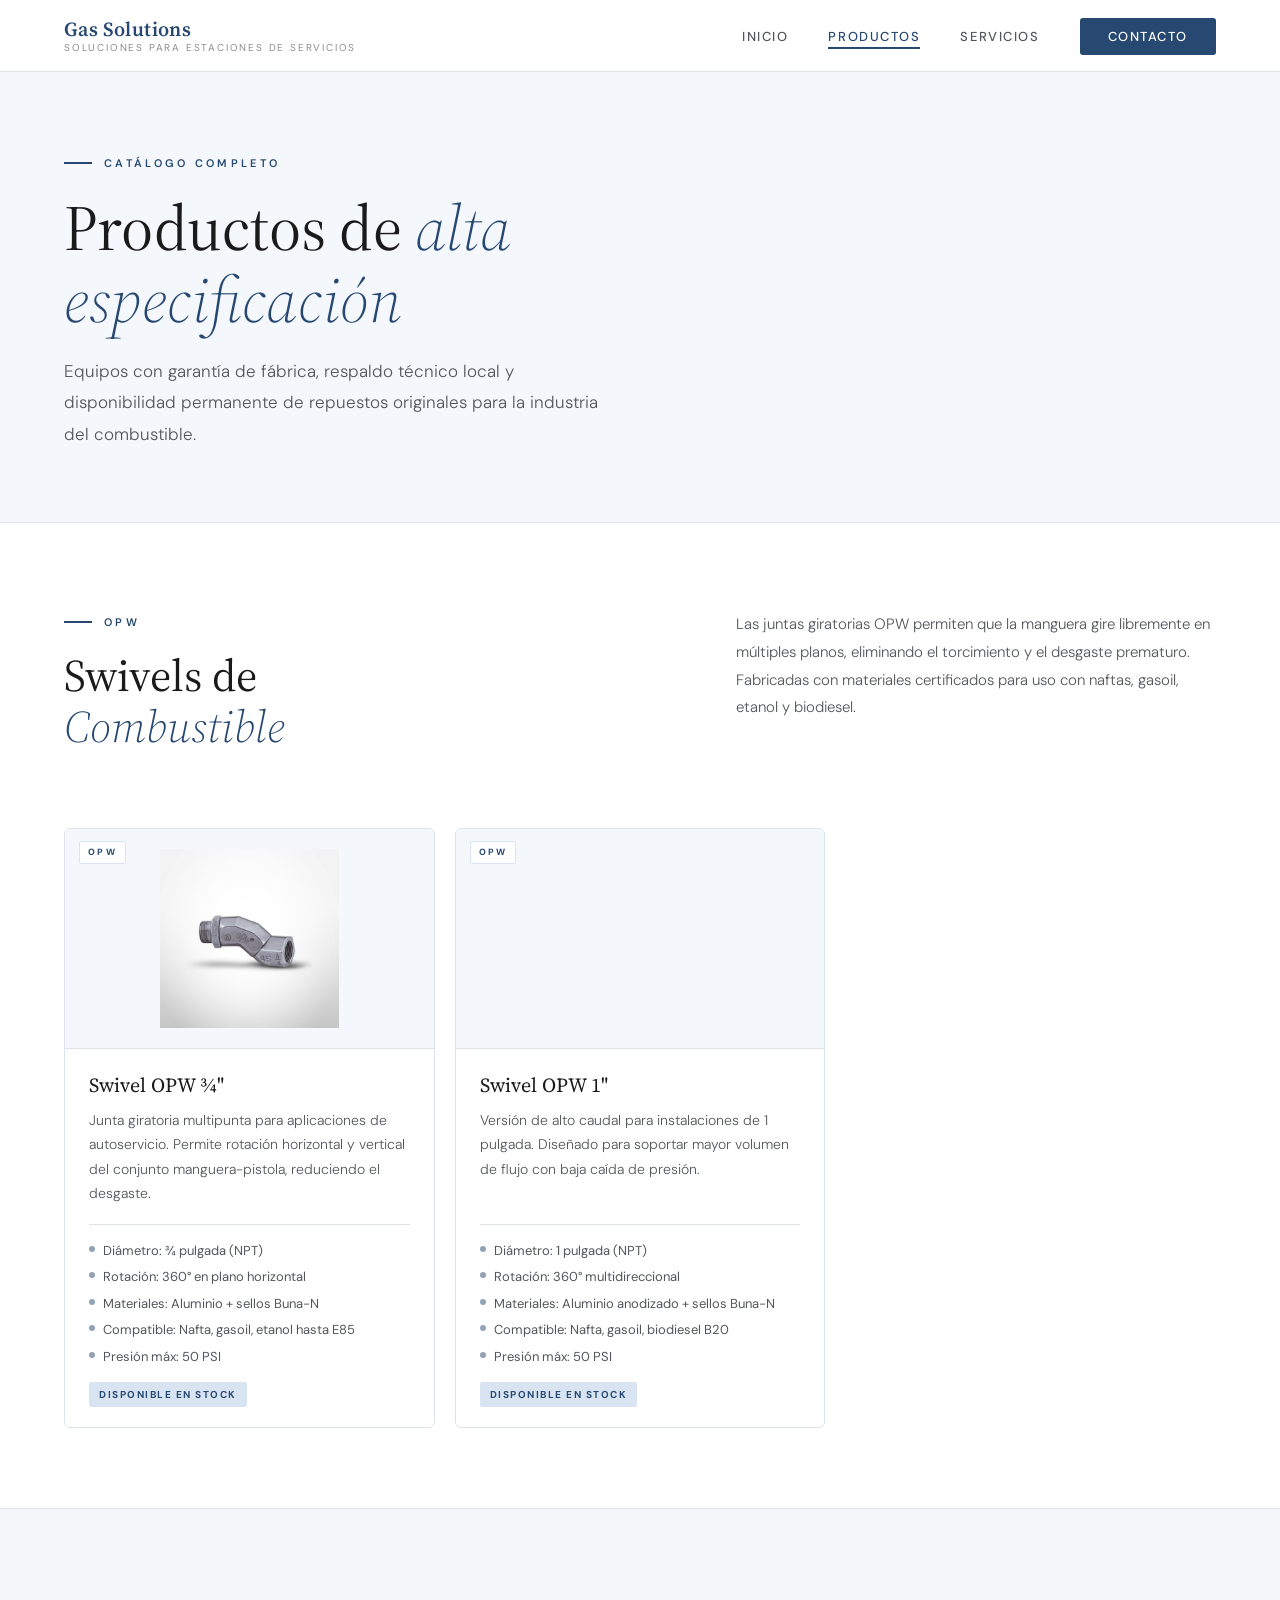
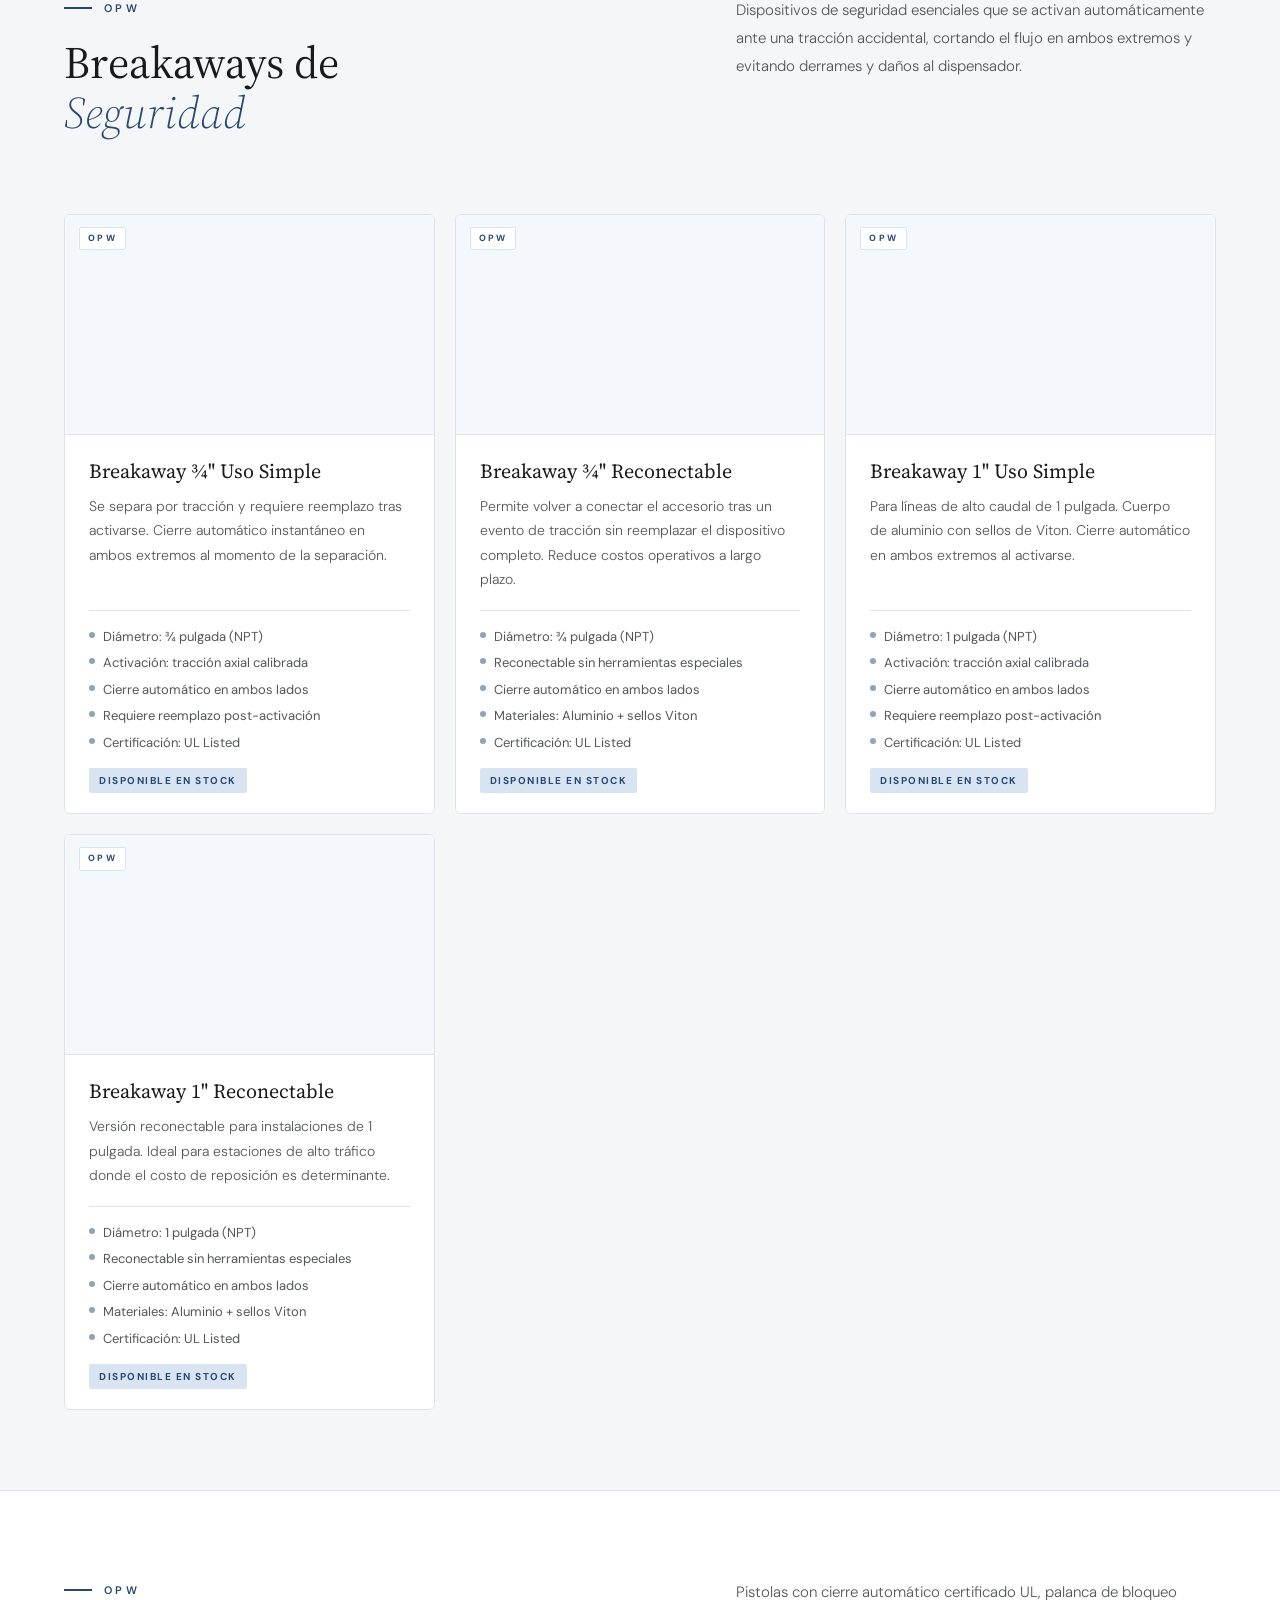
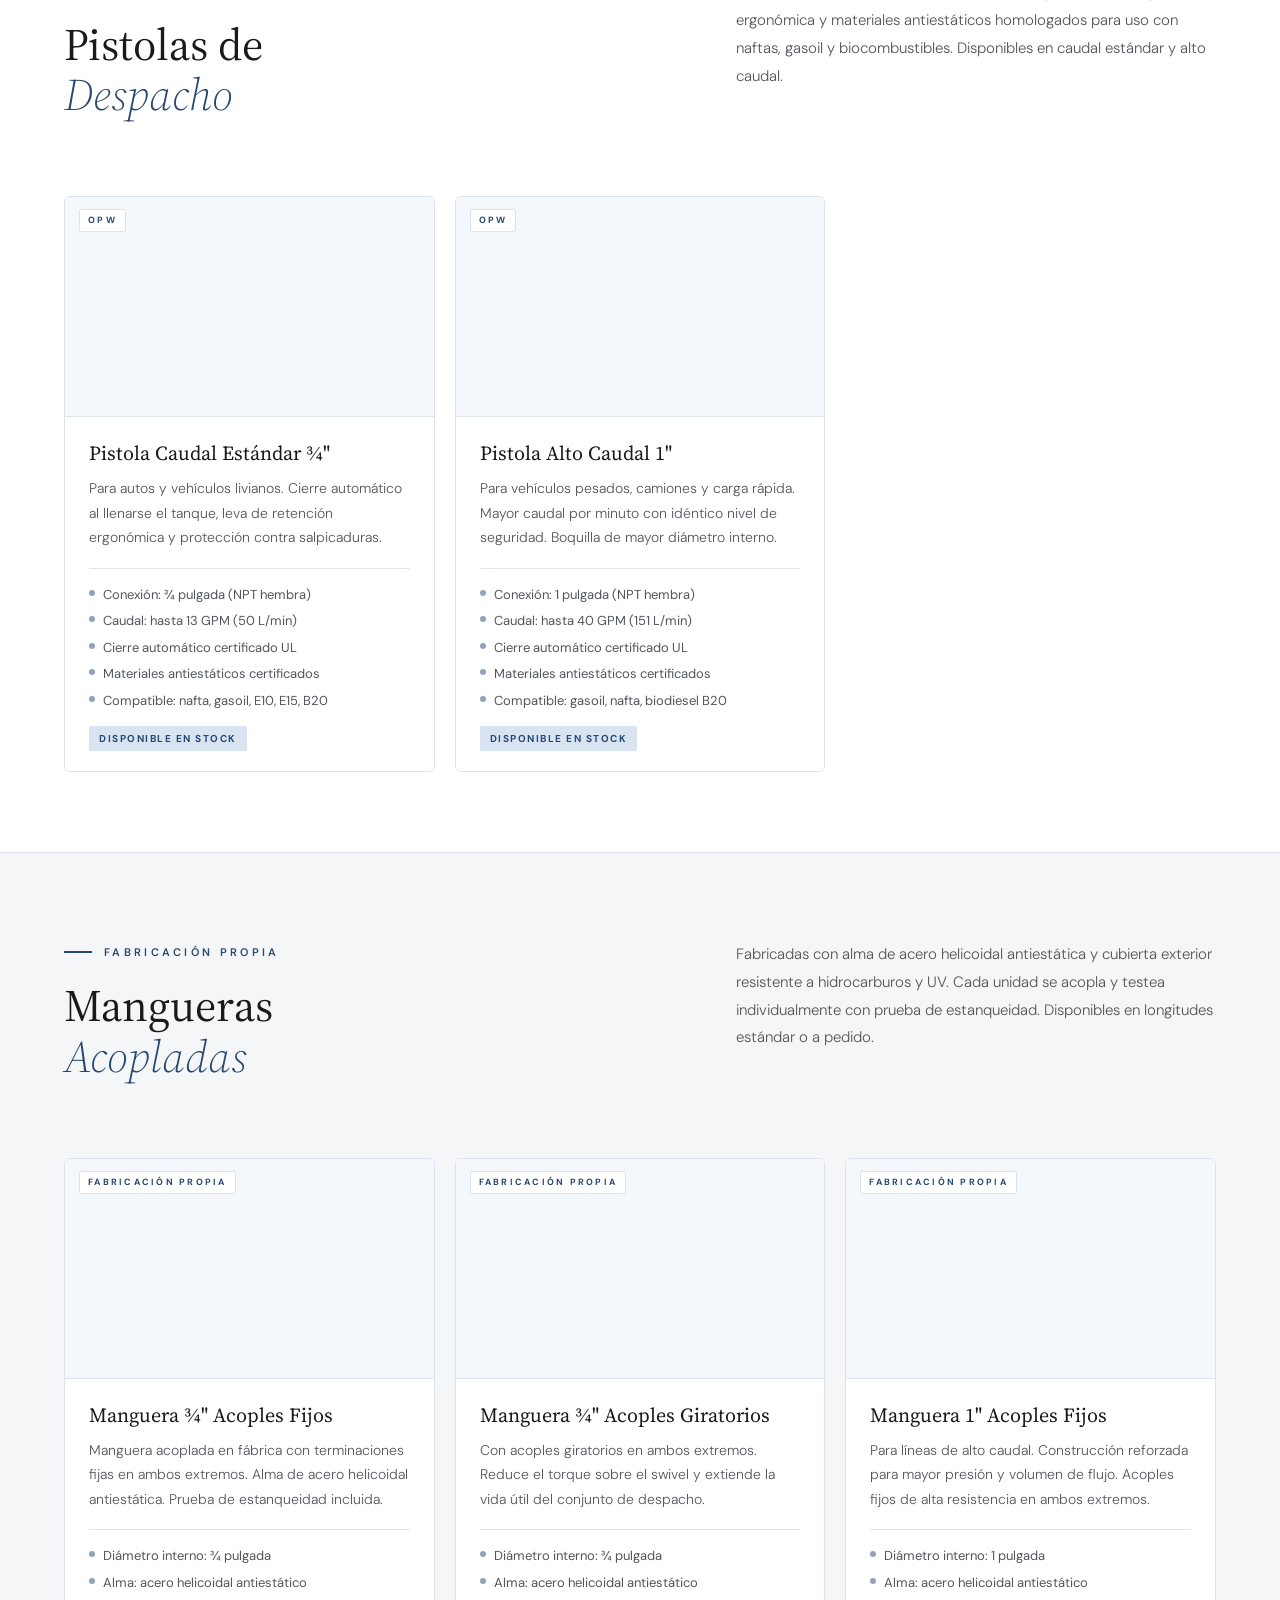
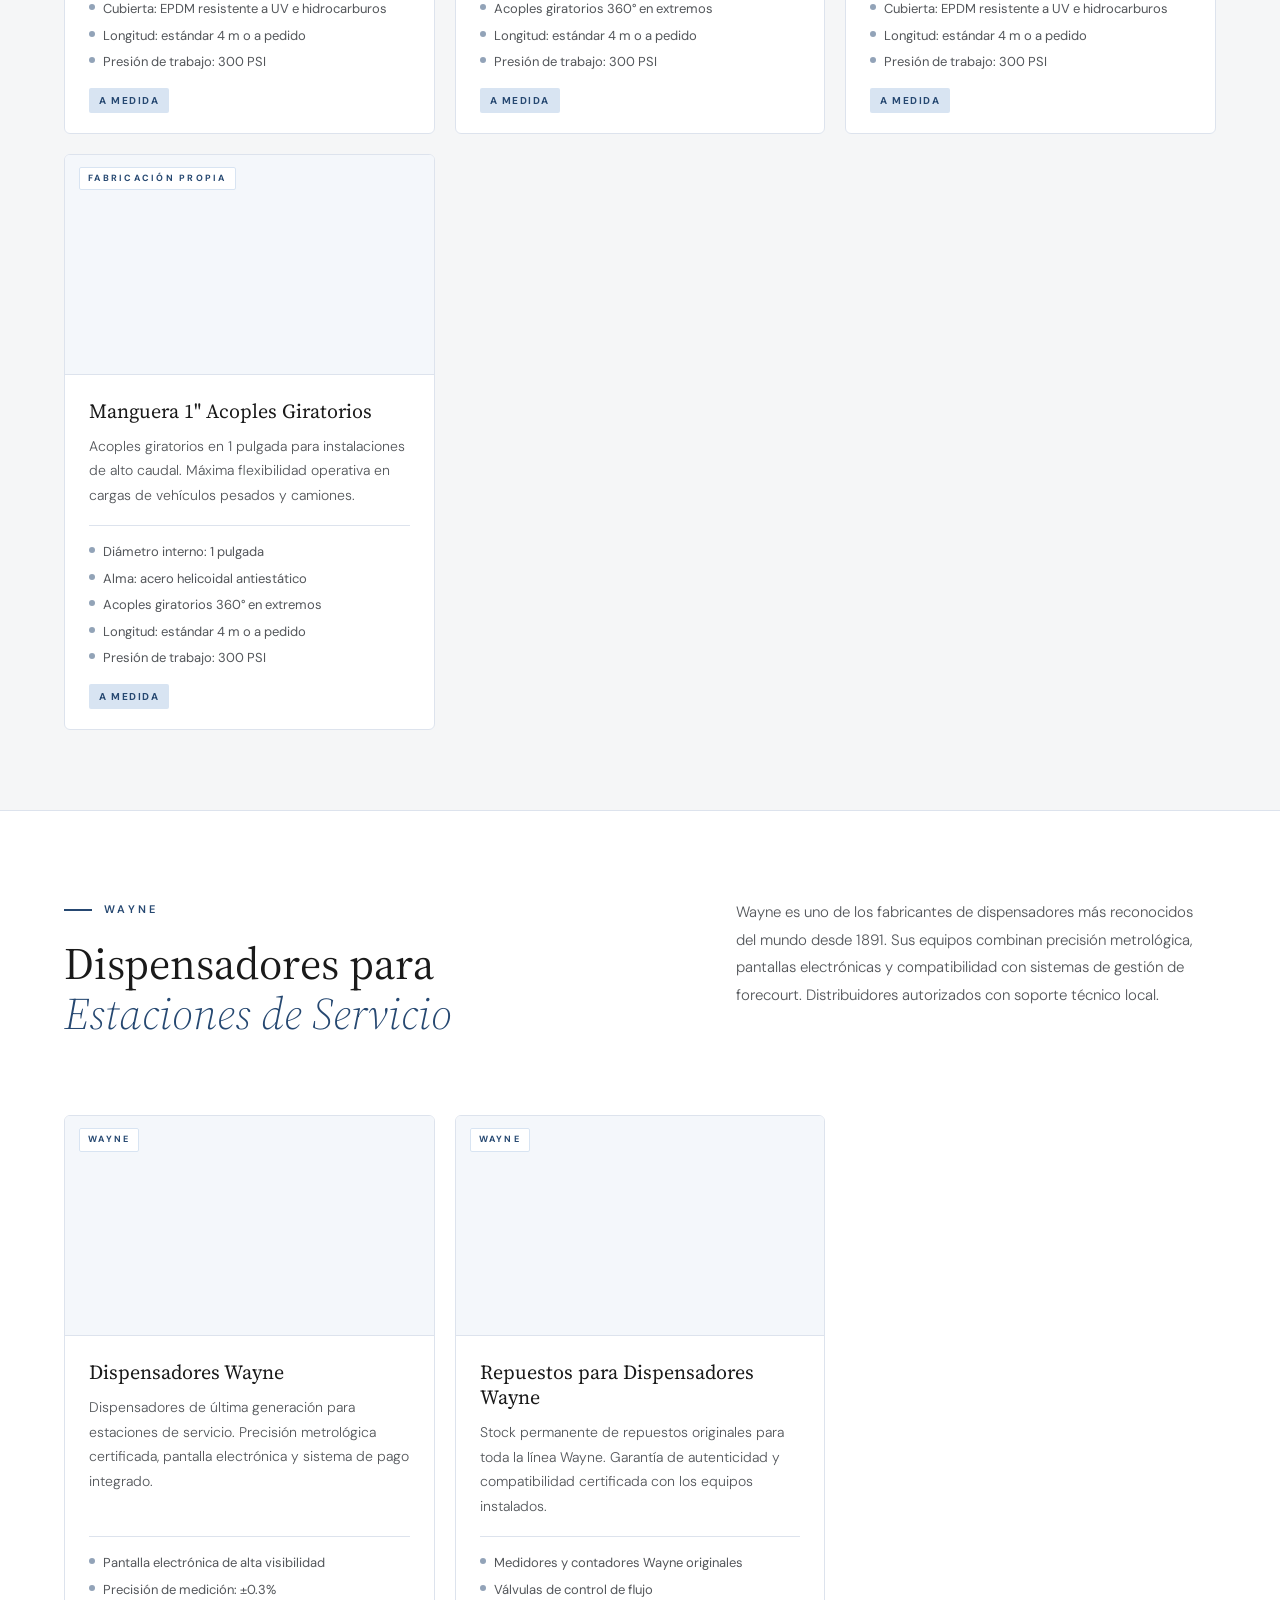
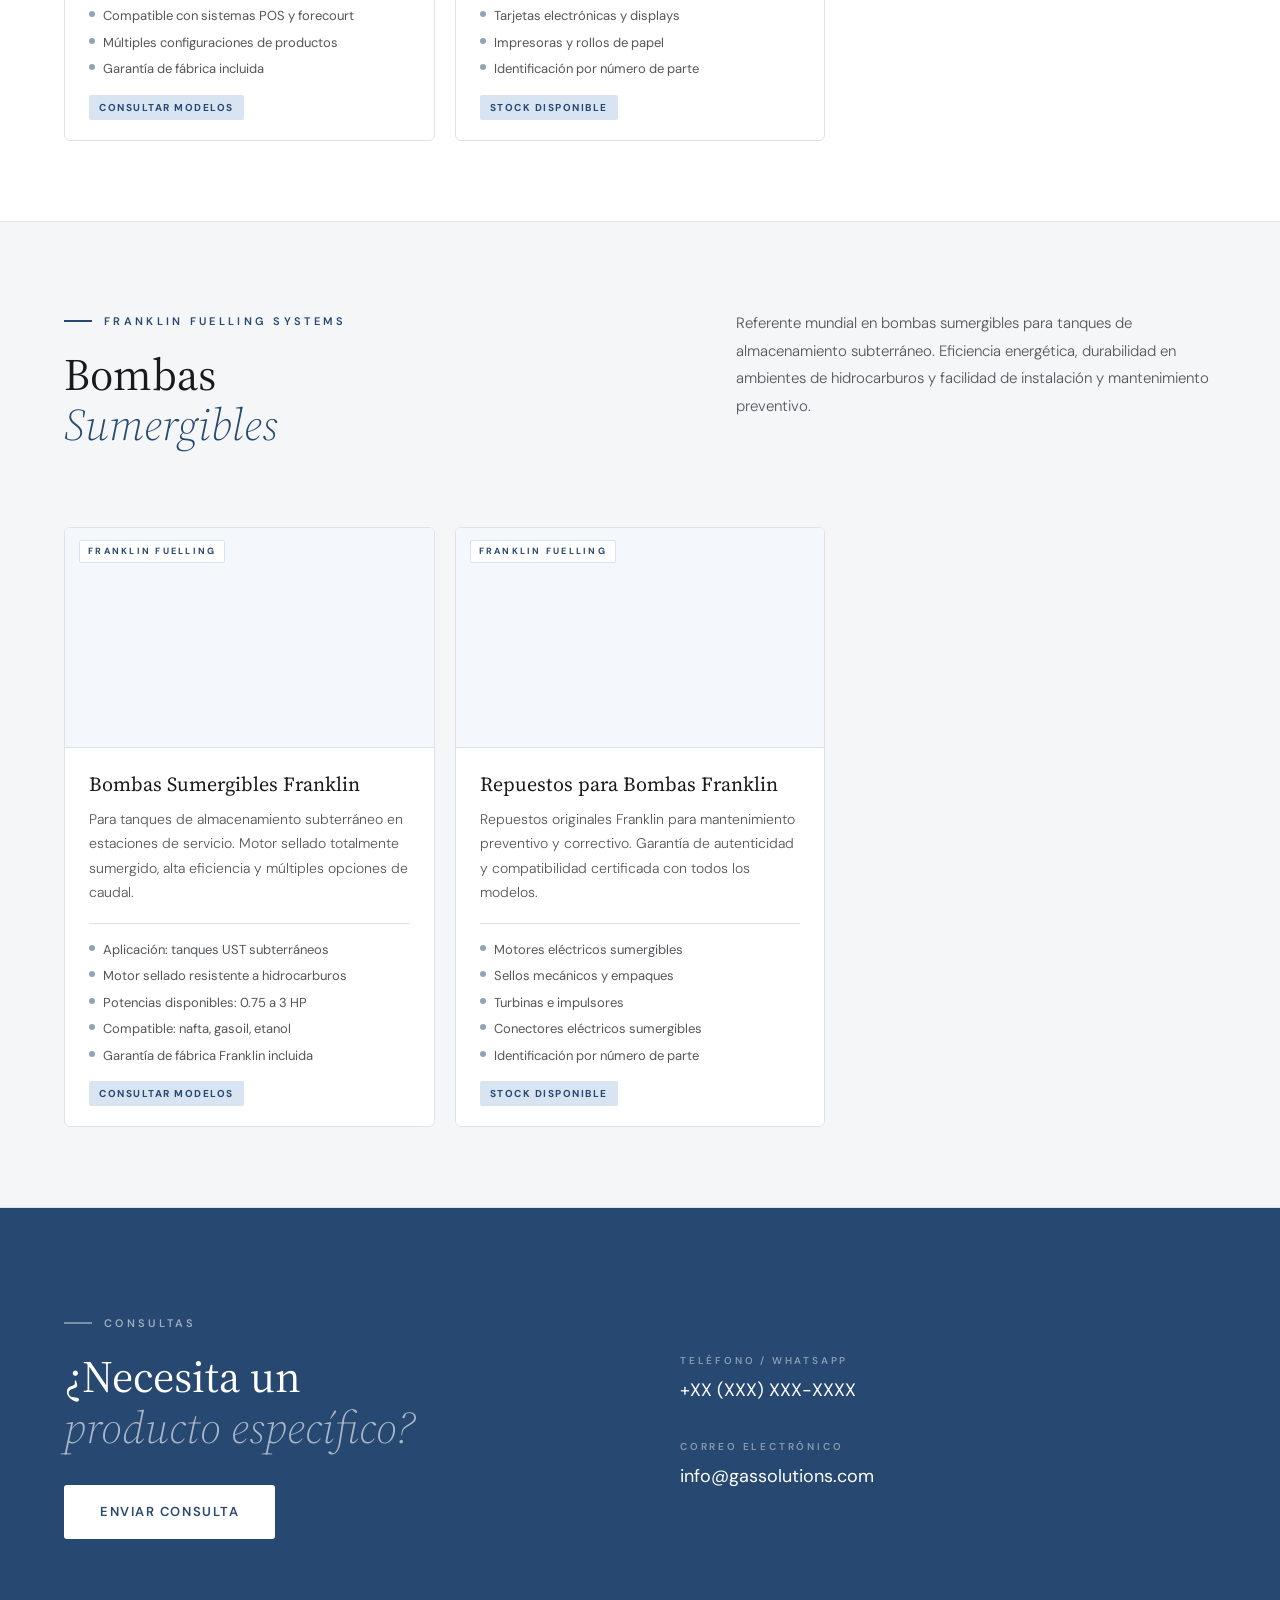
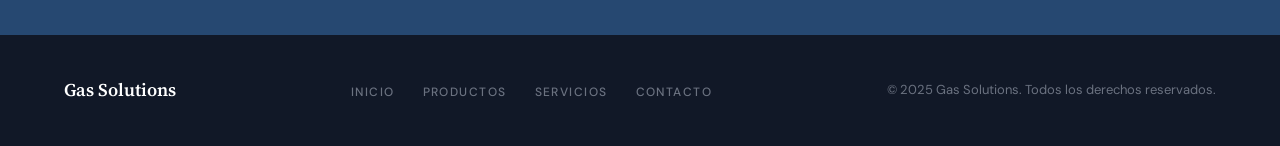
==== productos.html @ ed7583d6 "Pagina web Gas Solutions" ====
<!DOCTYPE html>
<html lang="es">
<head>
  <meta charset="UTF-8" />
  <meta name="viewport" content="width=device-width, initial-scale=1.0" />
  <title>Productos — Gas Solutions</title>
  <meta name="description" content="Catálogo completo: swivels OPW, pistolas, breakaways, mangueras, dispensadores Wayne y bombas sumergibles Franklin Fuelling Systems." />
  <link rel="stylesheet" href="css/style.css" />
  <style>
    /* ── PRODUCT CARDS ─────────────────────────────────────── */
    .cat-section {
      padding: 80px 64px;
      border-bottom: 1px solid var(--border);
    }
    .cat-section:nth-child(even) {
      background: var(--gray-ultra-light);
    }

    .cat-header {
      display: flex;
      align-items: flex-start;
      justify-content: space-between;
      gap: 40px;
      margin-bottom: 56px;
      flex-wrap: wrap;
    }
    .cat-header-left { max-width: 400px; }
    .cat-header-right {
      max-width: 480px;
      font-size: 15px;
      color: var(--gray);
      line-height: 1.85;
      font-weight: 300;
      padding-top: 8px;
    }

    .product-cards-grid {
      display: grid;
      grid-template-columns: repeat(auto-fill, minmax(300px, 1fr));
      gap: 20px;
    }

    .pcard {
      background: var(--white);
      border: 1px solid var(--border);
      border-radius: 6px;
      overflow: hidden;
      transition: transform 0.25s ease, box-shadow 0.25s ease;
      display: flex;
      flex-direction: column;
    }
    .cat-section:nth-child(even) .pcard {
      background: var(--white);
    }
    .pcard:hover {
      transform: translateY(-4px);
      box-shadow: 0 12px 40px rgba(38,72,113,0.1);
    }

    /* ── IMAGEN DEL PRODUCTO ─────────────────────────────── */
    .pcard-image {
      background: var(--blue-ultra-pale);
      border-bottom: 1px solid var(--border);
      height: 220px;
      display: flex;
      align-items: center;
      justify-content: center;
      padding: 0;
      position: relative;
      overflow: hidden;
    }

    /* Foto real del producto */
    .pcard-image img {
      width: 100%;
      height: 100%;
      object-fit: contain;
      object-position: center;
      padding: 20px;
      transition: transform 0.3s ease;
    }
    .pcard:hover .pcard-image img {
      transform: scale(1.04);
    }

    /* Placeholder cuando no hay imagen todavía */
    .pcard-image .img-placeholder {
      display: flex;
      flex-direction: column;
      align-items: center;
      justify-content: center;
      gap: 10px;
      width: 100%;
      height: 100%;
      color: var(--gray-light);
    }
    .pcard-image .img-placeholder svg {
      opacity: 0.3;
    }
    .pcard-image .img-placeholder span {
      font-size: 11px;
      font-weight: 500;
      letter-spacing: 0.15em;
      text-transform: uppercase;
    }

    .pcard-brand {
      position: absolute;
      top: 12px;
      left: 14px;
      font-size: 9px;
      font-weight: 700;
      letter-spacing: 0.25em;
      text-transform: uppercase;
      color: var(--blue);
      background: white;
      border: 1px solid var(--blue-pale);
      padding: 3px 8px;
      border-radius: 2px;
      z-index: 1;
    }

    .pcard-body {
      padding: 24px 24px 20px;
      flex: 1;
      display: flex;
      flex-direction: column;
    }

    .pcard-name {
      font-family: var(--font-display);
      font-size: 20px;
      font-weight: 400;
      color: var(--black);
      margin-bottom: 10px;
      line-height: 1.25;
    }

    .pcard-desc {
      font-size: 14px;
      color: var(--gray);
      line-height: 1.75;
      font-weight: 300;
      margin-bottom: 18px;
    }

    .pcard-specs {
      list-style: none;
      display: flex;
      flex-direction: column;
      gap: 7px;
      margin-top: auto;
      padding-top: 16px;
      border-top: 1px solid var(--border);
    }

    .pcard-specs li {
      display: flex;
      align-items: flex-start;
      gap: 8px;
      font-size: 13px;
      color: var(--gray);
      line-height: 1.5;
    }

    .pcard-specs li::before {
      content: '';
      display: block;
      width: 6px;
      height: 6px;
      min-width: 6px;
      background: var(--blue);
      border-radius: 50%;
      margin-top: 5px;
      opacity: 0.5;
    }

    .pcard-tag {
      display: inline-block;
      margin-top: 16px;
      font-size: 10px;
      font-weight: 700;
      letter-spacing: 0.15em;
      text-transform: uppercase;
      color: var(--blue);
      background: var(--blue-pale);
      padding: 4px 10px;
      border-radius: 2px;
      align-self: flex-start;
    }

    @media (max-width: 1024px) {
      .cat-section { padding: 60px 32px; }
      .cat-header { flex-direction: column; gap: 20px; }
      .cat-header-right { max-width: 100%; }
    }
    @media (max-width: 640px) {
      .product-cards-grid { grid-template-columns: 1fr; }
    }
  </style>
</head>
<body>

  <!-- NAVEGACIÓN -->
  <nav id="navbar">
    <a href="index.html" class="nav-logo">
      <!-- <img src="images/logo.png" alt="Gas Solutions"> -->
      <div class="nav-logo-text">
        <span class="wordmark">Gas Solutions</span>
        <span class="tagline">Soluciones para Estaciones de Servicios</span>
      </div>
    </a>
    <ul class="nav-links">
      <li><a href="index.html">Inicio</a></li>
      <li><a href="productos.html" class="active">Productos</a></li>
      <li><a href="servicios.html">Servicios</a></li>
      <li><a href="index.html#contacto" class="nav-cta">Contacto</a></li>
    </ul>
  </nav>

  <!-- PAGE HERO -->
  <div class="page-hero">
    <p class="section-label anim-fadeup delay-1">Catálogo Completo</p>
    <h1 class="section-title anim-fadeup delay-2" style="font-size: clamp(40px, 5vw, 68px); max-width: 700px;">
      Productos de <em>alta especificación</em>
    </h1>
    <p class="section-intro anim-fadeup delay-3" style="margin-top: 20px;">
      Equipos con garantía de fábrica, respaldo técnico local y disponibilidad permanente de repuestos originales para la industria del combustible.
    </p>
  </div>

  <!-- ══════════════════════════════════════════════════ -->
  <!-- 1. SWIVELS                                         -->
  <!-- ══════════════════════════════════════════════════ -->
  <div class="cat-section" id="swivels">
    <div class="cat-header">
      <div class="cat-header-left">
        <p class="section-label reveal">OPW</p>
        <h2 class="section-title reveal reveal-delay-1">Swivels de<br><em>Combustible</em></h2>
      </div>
      <p class="cat-header-right reveal reveal-delay-2">
        Las juntas giratorias OPW permiten que la manguera gire libremente en múltiples planos, eliminando el torcimiento y el desgaste prematuro. Fabricadas con materiales certificados para uso con naftas, gasoil, etanol y biodiesel.
      </p>
    </div>
    <div class="product-cards-grid">

      <div class="pcard reveal reveal-delay-1">
        <div class="pcard-image">
          <span class="pcard-brand">OPW</span>
          <img src="images/Swivel OPW 3-4.jpg" alt="Swivel OPW ¾ pulgada">
        </div>
        <div class="pcard-body">
          <h3 class="pcard-name">Swivel OPW ¾"</h3>
          <p class="pcard-desc">Junta giratoria multipunta para aplicaciones de autoservicio. Permite rotación horizontal y vertical del conjunto manguera-pistola, reduciendo el desgaste.</p>
          <ul class="pcard-specs">
            <li>Diámetro: ¾ pulgada (NPT)</li>
            <li>Rotación: 360° en plano horizontal</li>
            <li>Materiales: Aluminio + sellos Buna-N</li>
            <li>Compatible: Nafta, gasoil, etanol hasta E85</li>
            <li>Presión máx: 50 PSI</li>
          </ul>
          <span class="pcard-tag">Disponible en stock</span>
        </div>
      </div>

      <div class="pcard reveal reveal-delay-2">
        <div class="pcard-image">
          <span class="pcard-brand">OPW</span>
          <!-- REEMPLAZÁ: <img src="images/swivel-1.jpg" alt="Swivel OPW 1 pulgada"> -->
        </div>
        <div class="pcard-body">
          <h3 class="pcard-name">Swivel OPW 1"</h3>
          <p class="pcard-desc">Versión de alto caudal para instalaciones de 1 pulgada. Diseñado para soportar mayor volumen de flujo con baja caída de presión.</p>
          <ul class="pcard-specs">
            <li>Diámetro: 1 pulgada (NPT)</li>
            <li>Rotación: 360° multidireccional</li>
            <li>Materiales: Aluminio anodizado + sellos Buna-N</li>
            <li>Compatible: Nafta, gasoil, biodiesel B20</li>
            <li>Presión máx: 50 PSI</li>
          </ul>
          <span class="pcard-tag">Disponible en stock</span>
        </div>
      </div>

    </div>
  </div>

  <!-- ══════════════════════════════════════════════════ -->
  <!-- 2. BREAKAWAYS                                      -->
  <!-- ══════════════════════════════════════════════════ -->
  <div class="cat-section" id="breakaways">
    <div class="cat-header">
      <div class="cat-header-left">
        <p class="section-label reveal">OPW</p>
        <h2 class="section-title reveal reveal-delay-1">Breakaways de<br><em>Seguridad</em></h2>
      </div>
      <p class="cat-header-right reveal reveal-delay-2">
        Dispositivos de seguridad esenciales que se activan automáticamente ante una tracción accidental, cortando el flujo en ambos extremos y evitando derrames y daños al dispensador.
      </p>
    </div>
    <div class="product-cards-grid">

      <div class="pcard reveal reveal-delay-1">
        <div class="pcard-image">
          <span class="pcard-brand">OPW</span>
          <!-- REEMPLAZÁ: <img src="images/breakaway-34-simple.jpg" alt="Breakaway OPW ¾ uso simple"> -->

        </div>
        <div class="pcard-body">
          <h3 class="pcard-name">Breakaway ¾" Uso Simple</h3>
          <p class="pcard-desc">Se separa por tracción y requiere reemplazo tras activarse. Cierre automático instantáneo en ambos extremos al momento de la separación.</p>
          <ul class="pcard-specs">
            <li>Diámetro: ¾ pulgada (NPT)</li>
            <li>Activación: tracción axial calibrada</li>
            <li>Cierre automático en ambos lados</li>
            <li>Requiere reemplazo post-activación</li>
            <li>Certificación: UL Listed</li>
          </ul>
          <span class="pcard-tag">Disponible en stock</span>
        </div>
      </div>

      <div class="pcard reveal reveal-delay-2">
        <div class="pcard-image">
          <span class="pcard-brand">OPW</span>
          <!-- REEMPLAZÁ: <img src="images/breakaway-34-reconectable.jpg" alt="Breakaway OPW ¾ reconectable"> -->

        </div>
        <div class="pcard-body">
          <h3 class="pcard-name">Breakaway ¾" Reconectable</h3>
          <p class="pcard-desc">Permite volver a conectar el accesorio tras un evento de tracción sin reemplazar el dispositivo completo. Reduce costos operativos a largo plazo.</p>
          <ul class="pcard-specs">
            <li>Diámetro: ¾ pulgada (NPT)</li>
            <li>Reconectable sin herramientas especiales</li>
            <li>Cierre automático en ambos lados</li>
            <li>Materiales: Aluminio + sellos Viton</li>
            <li>Certificación: UL Listed</li>
          </ul>
          <span class="pcard-tag">Disponible en stock</span>
        </div>
      </div>

      <div class="pcard reveal reveal-delay-3">
        <div class="pcard-image">
          <span class="pcard-brand">OPW</span>
          <!-- REEMPLAZÁ: <img src="images/breakaway-1-simple.jpg" alt="Breakaway OPW 1 pulgada uso simple"> -->

        </div>
        <div class="pcard-body">
          <h3 class="pcard-name">Breakaway 1" Uso Simple</h3>
          <p class="pcard-desc">Para líneas de alto caudal de 1 pulgada. Cuerpo de aluminio con sellos de Viton. Cierre automático en ambos extremos al activarse.</p>
          <ul class="pcard-specs">
            <li>Diámetro: 1 pulgada (NPT)</li>
            <li>Activación: tracción axial calibrada</li>
            <li>Cierre automático en ambos lados</li>
            <li>Requiere reemplazo post-activación</li>
            <li>Certificación: UL Listed</li>
          </ul>
          <span class="pcard-tag">Disponible en stock</span>
        </div>
      </div>

      <div class="pcard reveal reveal-delay-4">
        <div class="pcard-image">
          <span class="pcard-brand">OPW</span>
          <!-- REEMPLAZÁ: <img src="images/breakaway-1-reconectable.jpg" alt="Breakaway OPW 1 pulgada reconectable"> -->

        </div>
        <div class="pcard-body">
          <h3 class="pcard-name">Breakaway 1" Reconectable</h3>
          <p class="pcard-desc">Versión reconectable para instalaciones de 1 pulgada. Ideal para estaciones de alto tráfico donde el costo de reposición es determinante.</p>
          <ul class="pcard-specs">
            <li>Diámetro: 1 pulgada (NPT)</li>
            <li>Reconectable sin herramientas especiales</li>
            <li>Cierre automático en ambos lados</li>
            <li>Materiales: Aluminio + sellos Viton</li>
            <li>Certificación: UL Listed</li>
          </ul>
          <span class="pcard-tag">Disponible en stock</span>
        </div>
      </div>

    </div>
  </div>

  <!-- ══════════════════════════════════════════════════ -->
  <!-- 3. PISTOLAS                                        -->
  <!-- ══════════════════════════════════════════════════ -->
  <div class="cat-section" id="pistolas">
    <div class="cat-header">
      <div class="cat-header-left">
        <p class="section-label reveal">OPW</p>
        <h2 class="section-title reveal reveal-delay-1">Pistolas de<br><em>Despacho</em></h2>
      </div>
      <p class="cat-header-right reveal reveal-delay-2">
        Pistolas con cierre automático certificado UL, palanca de bloqueo ergonómica y materiales antiestáticos homologados para uso con naftas, gasoil y biocombustibles. Disponibles en caudal estándar y alto caudal.
      </p>
    </div>
    <div class="product-cards-grid">

      <div class="pcard reveal reveal-delay-1">
        <div class="pcard-image">
          <span class="pcard-brand">OPW</span>
          <!-- REEMPLAZÁ: <img src="images/pistola-34.jpg" alt="Pistola OPW caudal estándar ¾"> -->

        </div>
        <div class="pcard-body">
          <h3 class="pcard-name">Pistola Caudal Estándar ¾"</h3>
          <p class="pcard-desc">Para autos y vehículos livianos. Cierre automático al llenarse el tanque, leva de retención ergonómica y protección contra salpicaduras.</p>
          <ul class="pcard-specs">
            <li>Conexión: ¾ pulgada (NPT hembra)</li>
            <li>Caudal: hasta 13 GPM (50 L/min)</li>
            <li>Cierre automático certificado UL</li>
            <li>Materiales antiestáticos certificados</li>
            <li>Compatible: nafta, gasoil, E10, E15, B20</li>
          </ul>
          <span class="pcard-tag">Disponible en stock</span>
        </div>
      </div>

      <div class="pcard reveal reveal-delay-2">
        <div class="pcard-image">
          <span class="pcard-brand">OPW</span>
          <!-- REEMPLAZÁ: <img src="images/pistola-1.jpg" alt="Pistola OPW alto caudal 1 pulgada"> -->

        </div>
        <div class="pcard-body">
          <h3 class="pcard-name">Pistola Alto Caudal 1"</h3>
          <p class="pcard-desc">Para vehículos pesados, camiones y carga rápida. Mayor caudal por minuto con idéntico nivel de seguridad. Boquilla de mayor diámetro interno.</p>
          <ul class="pcard-specs">
            <li>Conexión: 1 pulgada (NPT hembra)</li>
            <li>Caudal: hasta 40 GPM (151 L/min)</li>
            <li>Cierre automático certificado UL</li>
            <li>Materiales antiestáticos certificados</li>
            <li>Compatible: gasoil, nafta, biodiesel B20</li>
          </ul>
          <span class="pcard-tag">Disponible en stock</span>
        </div>
      </div>

    </div>
  </div>

  <!-- ══════════════════════════════════════════════════ -->
  <!-- 4. MANGUERAS                                       -->
  <!-- ══════════════════════════════════════════════════ -->
  <div class="cat-section" id="mangueras">
    <div class="cat-header">
      <div class="cat-header-left">
        <p class="section-label reveal">Fabricación Propia</p>
        <h2 class="section-title reveal reveal-delay-1">Mangueras<br><em>Acopladas</em></h2>
      </div>
      <p class="cat-header-right reveal reveal-delay-2">
        Fabricadas con alma de acero helicoidal antiestática y cubierta exterior resistente a hidrocarburos y UV. Cada unidad se acopla y testea individualmente con prueba de estanqueidad. Disponibles en longitudes estándar o a pedido.
      </p>
    </div>
    <div class="product-cards-grid">

      <div class="pcard reveal reveal-delay-1">
        <div class="pcard-image">
          <span class="pcard-brand">Fabricación Propia</span>
          <!-- REEMPLAZÁ: <img src="images/manguera-34-fija.jpg" alt="Manguera ¾ acoples fijos"> -->

        </div>
        <div class="pcard-body">
          <h3 class="pcard-name">Manguera ¾" Acoples Fijos</h3>
          <p class="pcard-desc">Manguera acoplada en fábrica con terminaciones fijas en ambos extremos. Alma de acero helicoidal antiestática. Prueba de estanqueidad incluida.</p>
          <ul class="pcard-specs">
            <li>Diámetro interno: ¾ pulgada</li>
            <li>Alma: acero helicoidal antiestático</li>
            <li>Cubierta: EPDM resistente a UV e hidrocarburos</li>
            <li>Longitud: estándar 4 m o a pedido</li>
            <li>Presión de trabajo: 300 PSI</li>
          </ul>
          <span class="pcard-tag">A medida</span>
        </div>
      </div>

      <div class="pcard reveal reveal-delay-2">
        <div class="pcard-image">
          <span class="pcard-brand">Fabricación Propia</span>
          <!-- REEMPLAZÁ: <img src="images/manguera-34-giratoria.jpg" alt="Manguera ¾ acoples giratorios"> -->

        </div>
        <div class="pcard-body">
          <h3 class="pcard-name">Manguera ¾" Acoples Giratorios</h3>
          <p class="pcard-desc">Con acoples giratorios en ambos extremos. Reduce el torque sobre el swivel y extiende la vida útil del conjunto de despacho.</p>
          <ul class="pcard-specs">
            <li>Diámetro interno: ¾ pulgada</li>
            <li>Alma: acero helicoidal antiestático</li>
            <li>Acoples giratorios 360° en extremos</li>
            <li>Longitud: estándar 4 m o a pedido</li>
            <li>Presión de trabajo: 300 PSI</li>
          </ul>
          <span class="pcard-tag">A medida</span>
        </div>
      </div>

      <div class="pcard reveal reveal-delay-3">
        <div class="pcard-image">
          <span class="pcard-brand">Fabricación Propia</span>
          <!-- REEMPLAZÁ: <img src="images/manguera-1-fija.jpg" alt="Manguera 1 pulgada acoples fijos"> -->

        </div>
        <div class="pcard-body">
          <h3 class="pcard-name">Manguera 1" Acoples Fijos</h3>
          <p class="pcard-desc">Para líneas de alto caudal. Construcción reforzada para mayor presión y volumen de flujo. Acoples fijos de alta resistencia en ambos extremos.</p>
          <ul class="pcard-specs">
            <li>Diámetro interno: 1 pulgada</li>
            <li>Alma: acero helicoidal antiestático</li>
            <li>Cubierta: EPDM resistente a UV e hidrocarburos</li>
            <li>Longitud: estándar 4 m o a pedido</li>
            <li>Presión de trabajo: 300 PSI</li>
          </ul>
          <span class="pcard-tag">A medida</span>
        </div>
      </div>

      <div class="pcard reveal reveal-delay-4">
        <div class="pcard-image">
          <span class="pcard-brand">Fabricación Propia</span>
          <!-- REEMPLAZÁ: <img src="images/manguera-1-giratoria.jpg" alt="Manguera 1 pulgada acoples giratorios"> -->

        </div>
        <div class="pcard-body">
          <h3 class="pcard-name">Manguera 1" Acoples Giratorios</h3>
          <p class="pcard-desc">Acoples giratorios en 1 pulgada para instalaciones de alto caudal. Máxima flexibilidad operativa en cargas de vehículos pesados y camiones.</p>
          <ul class="pcard-specs">
            <li>Diámetro interno: 1 pulgada</li>
            <li>Alma: acero helicoidal antiestático</li>
            <li>Acoples giratorios 360° en extremos</li>
            <li>Longitud: estándar 4 m o a pedido</li>
            <li>Presión de trabajo: 300 PSI</li>
          </ul>
          <span class="pcard-tag">A medida</span>
        </div>
      </div>

    </div>
  </div>

  <!-- ══════════════════════════════════════════════════ -->
  <!-- 5. DISPENSADORES WAYNE                             -->
  <!-- ══════════════════════════════════════════════════ -->
  <div class="cat-section" id="dispensadores">
    <div class="cat-header">
      <div class="cat-header-left">
        <p class="section-label reveal">Wayne</p>
        <h2 class="section-title reveal reveal-delay-1">Dispensadores para<br><em>Estaciones de Servicio</em></h2>
      </div>
      <p class="cat-header-right reveal reveal-delay-2">
        Wayne es uno de los fabricantes de dispensadores más reconocidos del mundo desde 1891. Sus equipos combinan precisión metrológica, pantallas electrónicas y compatibilidad con sistemas de gestión de forecourt. Distribuidores autorizados con soporte técnico local.
      </p>
    </div>
    <div class="product-cards-grid">

      <div class="pcard reveal reveal-delay-1">
        <div class="pcard-image">
          <span class="pcard-brand">Wayne</span>
          <!-- REEMPLAZÁ: <img src="images/dispensador-wayne.jpg" alt="Dispensador Wayne"> -->

        </div>
        <div class="pcard-body">
          <h3 class="pcard-name">Dispensadores Wayne</h3>
          <p class="pcard-desc">Dispensadores de última generación para estaciones de servicio. Precisión metrológica certificada, pantalla electrónica y sistema de pago integrado.</p>
          <ul class="pcard-specs">
            <li>Pantalla electrónica de alta visibilidad</li>
            <li>Precisión de medición: ±0.3%</li>
            <li>Compatible con sistemas POS y forecourt</li>
            <li>Múltiples configuraciones de productos</li>
            <li>Garantía de fábrica incluida</li>
          </ul>
          <span class="pcard-tag">Consultar modelos</span>
        </div>
      </div>

      <div class="pcard reveal reveal-delay-2">
        <div class="pcard-image">
          <span class="pcard-brand">Wayne</span>
          <!-- REEMPLAZÁ: <img src="images/repuestos-wayne.jpg" alt="Repuestos para dispensadores Wayne"> -->

        </div>
        <div class="pcard-body">
          <h3 class="pcard-name">Repuestos para Dispensadores Wayne</h3>
          <p class="pcard-desc">Stock permanente de repuestos originales para toda la línea Wayne. Garantía de autenticidad y compatibilidad certificada con los equipos instalados.</p>
          <ul class="pcard-specs">
            <li>Medidores y contadores Wayne originales</li>
            <li>Válvulas de control de flujo</li>
            <li>Tarjetas electrónicas y displays</li>
            <li>Impresoras y rollos de papel</li>
            <li>Identificación por número de parte</li>
          </ul>
          <span class="pcard-tag">Stock disponible</span>
        </div>
      </div>

    </div>
  </div>

  <!-- ══════════════════════════════════════════════════ -->
  <!-- 6. BOMBAS FRANKLIN                                 -->
  <!-- ══════════════════════════════════════════════════ -->
  <div class="cat-section" id="bombas">
    <div class="cat-header">
      <div class="cat-header-left">
        <p class="section-label reveal">Franklin Fuelling Systems</p>
        <h2 class="section-title reveal reveal-delay-1">Bombas<br><em>Sumergibles</em></h2>
      </div>
      <p class="cat-header-right reveal reveal-delay-2">
        Referente mundial en bombas sumergibles para tanques de almacenamiento subterráneo. Eficiencia energética, durabilidad en ambientes de hidrocarburos y facilidad de instalación y mantenimiento preventivo.
      </p>
    </div>
    <div class="product-cards-grid">

      <div class="pcard reveal reveal-delay-1">
        <div class="pcard-image">
          <span class="pcard-brand">Franklin Fuelling</span>
          <!-- REEMPLAZÁ: <img src="images/bomba-franklin.jpg" alt="Bomba sumergible Franklin Fuelling Systems"> -->

        </div>
        <div class="pcard-body">
          <h3 class="pcard-name">Bombas Sumergibles Franklin</h3>
          <p class="pcard-desc">Para tanques de almacenamiento subterráneo en estaciones de servicio. Motor sellado totalmente sumergido, alta eficiencia y múltiples opciones de caudal.</p>
          <ul class="pcard-specs">
            <li>Aplicación: tanques UST subterráneos</li>
            <li>Motor sellado resistente a hidrocarburos</li>
            <li>Potencias disponibles: 0.75 a 3 HP</li>
            <li>Compatible: nafta, gasoil, etanol</li>
            <li>Garantía de fábrica Franklin incluida</li>
          </ul>
          <span class="pcard-tag">Consultar modelos</span>
        </div>
      </div>

      <div class="pcard reveal reveal-delay-2">
        <div class="pcard-image">
          <span class="pcard-brand">Franklin Fuelling</span>
          <!-- REEMPLAZÁ: <img src="images/repuestos-franklin.jpg" alt="Repuestos para bombas Franklin"> -->

        </div>
        <div class="pcard-body">
          <h3 class="pcard-name">Repuestos para Bombas Franklin</h3>
          <p class="pcard-desc">Repuestos originales Franklin para mantenimiento preventivo y correctivo. Garantía de autenticidad y compatibilidad certificada con todos los modelos.</p>
          <ul class="pcard-specs">
            <li>Motores eléctricos sumergibles</li>
            <li>Sellos mecánicos y empaques</li>
            <li>Turbinas e impulsores</li>
            <li>Conectores eléctricos sumergibles</li>
            <li>Identificación por número de parte</li>
          </ul>
          <span class="pcard-tag">Stock disponible</span>
        </div>
      </div>

    </div>
  </div>

  <!-- CONTACTO -->
  <div class="cta-section" id="contacto">
    <div>
      <p class="section-label reveal">Consultas</p>
      <h2 class="section-title reveal reveal-delay-1">¿Necesita un<br><em>producto específico?</em></h2>
      <a href="mailto:info@gassolutions.com" class="btn-primary reveal reveal-delay-2" style="margin-top: 12px;">Enviar consulta</a>
    </div>
    <div class="contact-details">
      <div class="contact-item reveal reveal-delay-1">
        <p class="contact-label">Teléfono / WhatsApp</p>
        <p class="contact-value"><a href="tel:+1234567890">+XX (XXX) XXX-XXXX</a></p>
      </div>
      <div class="contact-item reveal reveal-delay-2">
        <p class="contact-label">Correo Electrónico</p>
        <p class="contact-value"><a href="mailto:info@gassolutions.com">info@gassolutions.com</a></p>
      </div>
    </div>
  </div>

  <!-- FOOTER -->
  <footer>
    <div class="footer-logo">Gas Solutions</div>
    <ul class="footer-nav">
      <li><a href="index.html">Inicio</a></li>
      <li><a href="productos.html">Productos</a></li>
      <li><a href="servicios.html">Servicios</a></li>
      <li><a href="index.html#contacto">Contacto</a></li>
    </ul>
    <p class="footer-copy">&copy; 2025 Gas Solutions. Todos los derechos reservados.</p>
  </footer>

  <script>
    const navbar = document.getElementById('navbar');
    window.addEventListener('scroll', () => {
      navbar.classList.toggle('scrolled', window.scrollY > 20);
    });
    const reveals = document.querySelectorAll('.reveal');
    const observer = new IntersectionObserver((entries) => {
      entries.forEach(entry => {
        if (entry.isIntersecting) {
          entry.target.classList.add('visible');
          observer.unobserve(entry.target);
        }
      });
    }, { threshold: 0.1 });
    reveals.forEach(el => observer.observe(el));
  </script>

</body>
</html>
---- css/style.css ----
@import url('https://fonts.googleapis.com/css2?family=Source+Serif+4:ital,wght@0,300;0,400;0,600;1,300;1,400;1,600&family=DM+Sans:wght@300;400;500;600&display=swap');

*, *::before, *::after {
  box-sizing: border-box;
  margin: 0;
  padding: 0;
}

:root {
  --blue: #264871;
  --blue-light: #3a6399;
  --blue-pale: #d8e4f2;
  --blue-ultra-pale: #f4f7fb;
  --gray: #53565A;
  --gray-light: #8a8d91;
  --gray-ultra-light: #f5f6f7;
  --black: #1a1a1a;
  --white: #ffffff;
  --border: #dde3ed;
  --font-display: 'Source Serif 4', Georgia, serif;
  --font-body: 'DM Sans', sans-serif;
  --nav-height: 72px;
}

html { scroll-behavior: smooth; }

body {
  background: var(--white);
  color: var(--black);
  font-family: var(--font-body);
  font-size: 17px;
  line-height: 1.7;
  -webkit-font-smoothing: antialiased;
}

/* ─── ANIMACIONES ─────────────────────────────────────────── */
@keyframes fadeUp {
  from { opacity: 0; transform: translateY(32px); }
  to   { opacity: 1; transform: translateY(0); }
}
@keyframes fadeIn {
  from { opacity: 0; }
  to   { opacity: 1; }
}

.anim-fadeup  { opacity: 0; animation: fadeUp 0.7s ease forwards; }
.anim-fadein  { opacity: 0; animation: fadeIn 0.8s ease forwards; }

.delay-1 { animation-delay: 0.1s; }
.delay-2 { animation-delay: 0.25s; }
.delay-3 { animation-delay: 0.4s; }
.delay-4 { animation-delay: 0.55s; }
.delay-5 { animation-delay: 0.7s; }

.reveal {
  opacity: 0;
  transform: translateY(28px);
  transition: opacity 0.65s ease, transform 0.65s ease;
}
.reveal.visible {
  opacity: 1;
  transform: translateY(0);
}
.reveal-delay-1 { transition-delay: 0.1s; }
.reveal-delay-2 { transition-delay: 0.2s; }
.reveal-delay-3 { transition-delay: 0.3s; }
.reveal-delay-4 { transition-delay: 0.4s; }

/* ─── NAVEGACIÓN ─────────────────────────────────────────── */
nav {
  position: fixed;
  top: 0; left: 0; right: 0;
  z-index: 100;
  height: var(--nav-height);
  display: flex;
  align-items: center;
  justify-content: space-between;
  padding: 0 64px;
  background: rgba(255,255,255,0.97);
  backdrop-filter: blur(10px);
  border-bottom: 1px solid var(--border);
  transition: box-shadow 0.3s;
}

nav.scrolled {
  box-shadow: 0 2px 24px rgba(38,72,113,0.08);
}

.nav-logo {
  display: flex;
  align-items: center;
  text-decoration: none;
}

.nav-logo img {
  height: 85px;
  width: auto;
}

.nav-logo-text {
  display: flex;
  flex-direction: column;
  line-height: 1.1;
}

.nav-logo-text .wordmark {
  font-family: var(--font-display);
  font-size: 20px;
  font-weight: 600;
  color: var(--blue);
  letter-spacing: 0.02em;
}

.nav-logo-text .tagline {
  font-size: 10px;
  letter-spacing: 0.18em;
  text-transform: uppercase;
  color: var(--gray-light);
  margin-top: 2px;
}

.nav-links {
  display: flex;
  align-items: center;
  gap: 40px;
  list-style: none;
}

.nav-links a {
  text-decoration: none;
  font-size: 13px;
  font-weight: 500;
  letter-spacing: 0.12em;
  text-transform: uppercase;
  color: var(--gray);
  transition: color 0.2s;
  position: relative;
  padding-bottom: 4px;
}

.nav-links a::after {
  content: '';
  position: absolute;
  bottom: 0; left: 0; right: 0;
  height: 2px;
  background: var(--blue);
  transform: scaleX(0);
  transition: transform 0.25s ease;
}

.nav-links a:hover,
.nav-links a.active {
  color: var(--blue);
}

.nav-links a:hover::after,
.nav-links a.active::after {
  transform: scaleX(1);
}

.nav-cta {
  background: var(--blue) !important;
  color: var(--white) !important;
  padding: 10px 28px !important;
  border-radius: 3px !important;
}

.nav-cta::after { display: none !important; }

.nav-cta:hover {
  background: var(--blue-light) !important;
  color: var(--white) !important;
}

/* ─── HERO ───────────────────────────────────────────────── */
.hero {
  min-height: 100vh;
  display: flex;
  align-items: center;
  padding: 0 64px;
  padding-top: var(--nav-height);
  background: var(--white);
  position: relative;
  overflow: hidden;
}

.hero::before {
  content: '';
  position: absolute;
  top: 0; right: 0;
  width: 42%;
  height: 100%;
  background: var(--blue-ultra-pale);
  clip-path: polygon(10% 0, 100% 0, 100% 100%, 0% 100%);
  z-index: 0;
}

.hero-content {
  position: relative;
  z-index: 1;
  max-width: 620px;
}

.hero-eyebrow {
  display: inline-flex;
  align-items: center;
  gap: 12px;
  font-size: 11px;
  font-weight: 600;
  letter-spacing: 0.3em;
  text-transform: uppercase;
  color: var(--blue);
  margin-bottom: 28px;
}

.hero-eyebrow::before {
  content: '';
  display: block;
  width: 32px;
  height: 2px;
  background: var(--blue);
}

.hero-heading {
  font-family: var(--font-display);
  font-size: clamp(48px, 5.5vw, 80px);
  font-weight: 400;
  line-height: 1.08;
  color: var(--black);
  margin-bottom: 28px;
}

.hero-heading em {
  font-style: italic;
  color: var(--blue);
  font-weight: 300;
}

.hero-sub {
  font-size: 18px;
  color: var(--gray);
  line-height: 1.8;
  margin-bottom: 48px;
  max-width: 480px;
  font-weight: 300;
}

.hero-actions {
  display: flex;
  gap: 16px;
  align-items: center;
  flex-wrap: wrap;
}

.btn-primary {
  display: inline-flex;
  align-items: center;
  gap: 8px;
  background: var(--blue);
  color: var(--white);
  text-decoration: none;
  font-size: 13px;
  font-weight: 600;
  letter-spacing: 0.12em;
  text-transform: uppercase;
  padding: 16px 36px;
  border-radius: 3px;
  transition: background 0.2s, transform 0.2s;
}

.btn-primary:hover {
  background: var(--blue-light);
  transform: translateY(-2px);
}

.btn-ghost {
  display: inline-flex;
  align-items: center;
  gap: 8px;
  color: var(--blue);
  text-decoration: none;
  font-size: 13px;
  font-weight: 600;
  letter-spacing: 0.12em;
  text-transform: uppercase;
  padding: 16px 0;
  border-bottom: 2px solid var(--blue-pale);
  transition: border-color 0.2s;
}

.btn-ghost:hover {
  border-color: var(--blue);
}

/* ─── SECCIÓN UTILIDADES ──────────────────────────────────── */
section {
  padding: 96px 64px;
}

.section-label {
  display: inline-flex;
  align-items: center;
  gap: 12px;
  font-size: 11px;
  font-weight: 600;
  letter-spacing: 0.3em;
  text-transform: uppercase;
  color: var(--blue);
  margin-bottom: 20px;
}

.section-label::before {
  content: '';
  display: block;
  width: 28px;
  height: 2px;
  background: var(--blue);
}

.section-title {
  font-family: var(--font-display);
  font-size: clamp(34px, 3.5vw, 54px);
  font-weight: 400;
  line-height: 1.12;
  color: var(--black);
  margin-bottom: 20px;
}

.section-title em {
  font-style: italic;
  color: var(--blue);
  font-weight: 300;
}

.section-intro {
  font-size: 17px;
  color: var(--gray);
  max-width: 540px;
  line-height: 1.85;
  font-weight: 300;
}

/* ─── BRANDS BAR ─────────────────────────────────────────── */
.brands-bar {
  background: var(--blue);
  padding: 36px 64px;
  display: flex;
  align-items: center;
  justify-content: space-between;
  gap: 32px;
  flex-wrap: wrap;
}

.brands-bar-label {
  font-size: 11px;
  font-weight: 600;
  letter-spacing: 0.25em;
  text-transform: uppercase;
  color: rgba(255,255,255,0.45);
  white-space: nowrap;
}

.brands-list {
  display: flex;
  align-items: center;
  gap: 56px;
  flex-wrap: wrap;
}

.brand-item {
  font-family: var(--font-display);
  font-size: 22px;
  font-weight: 600;
  color: rgba(255,255,255,0.35);
  letter-spacing: 0.05em;
  text-transform: uppercase;
  transition: color 0.3s;
  cursor: default;
}

.brand-item:hover {
  color: var(--white);
}

/* ─── ABOUT SECTION ──────────────────────────────────────── */
.about-section {
  display: grid;
  grid-template-columns: 1fr 1fr;
  gap: 80px;
  align-items: center;
  padding: 96px 64px;
  background: var(--white);
}

.about-pillars {
  display: grid;
  grid-template-columns: 1fr 1fr;
  gap: 1px;
  background: var(--border);
  border: 1px solid var(--border);
  margin-top: 48px;
}

.pillar {
  background: var(--white);
  padding: 28px 24px;
  transition: background 0.2s;
}

.pillar:hover {
  background: var(--blue-ultra-pale);
}

.pillar-num {
  font-family: var(--font-display);
  font-size: 26px;
  font-weight: 600;
  color: var(--blue);
  margin-bottom: 6px;
}

.pillar-label {
  font-size: 12px;
  font-weight: 500;
  letter-spacing: 0.1em;
  text-transform: uppercase;
  color: var(--gray);
}

.about-visual {
  background: var(--blue-ultra-pale);
  border: 1px solid var(--border);
  min-height: 460px;
  display: flex;
  align-items: center;
  justify-content: center;
  position: relative;
  overflow: hidden;
}

.about-visual img {
  width: 100%;
  height: 100%;
  object-fit: cover;
  position: absolute;
  inset: 0;
}

.about-visual-placeholder {
  font-size: 11px;
  font-weight: 500;
  letter-spacing: 0.2em;
  text-transform: uppercase;
  color: var(--gray-light);
}

/* ─── PRODUCTOS GRID ─────────────────────────────────────── */
.products-section {
  background: var(--gray-ultra-light);
  padding: 96px 64px;
}

.products-grid {
  display: grid;
  grid-template-columns: repeat(3, 1fr);
  gap: 20px;
  margin-top: 56px;
}

.product-card {
  background: var(--white);
  border: 1px solid var(--border);
  padding: 40px 34px;
  transition: transform 0.25s ease, box-shadow 0.25s ease, border-color 0.25s;
  position: relative;
  overflow: hidden;
}

.product-card::before {
  content: '';
  position: absolute;
  top: 0; left: 0;
  width: 3px;
  height: 0;
  background: var(--blue);
  transition: height 0.3s ease;
}

.product-card:hover {
  transform: translateY(-4px);
  box-shadow: 0 12px 40px rgba(38,72,113,0.09);
  border-color: var(--blue-pale);
}

.product-card:hover::before {
  height: 100%;
}

.card-num {
  font-size: 11px;
  font-weight: 600;
  letter-spacing: 0.25em;
  color: var(--gray-light);
  margin-bottom: 18px;
}

.card-brand {
  font-size: 10px;
  font-weight: 600;
  letter-spacing: 0.25em;
  text-transform: uppercase;
  color: var(--blue);
  margin-bottom: 10px;
}

.card-title {
  font-family: var(--font-display);
  font-size: 22px;
  font-weight: 400;
  color: var(--black);
  margin-bottom: 14px;
  line-height: 1.25;
}

.card-desc {
  font-size: 15px;
  color: var(--gray);
  line-height: 1.75;
  font-weight: 300;
}

.card-link {
  display: inline-flex;
  align-items: center;
  gap: 6px;
  margin-top: 24px;
  font-size: 12px;
  font-weight: 600;
  letter-spacing: 0.15em;
  text-transform: uppercase;
  color: var(--blue);
  text-decoration: none;
  border-bottom: 1px solid var(--blue-pale);
  padding-bottom: 2px;
  transition: border-color 0.2s;
}

.card-link:hover {
  border-color: var(--blue);
}

/* ─── SERVICES SECTION ───────────────────────────────────── */
.services-section {
  background: var(--white);
  padding: 96px 64px;
}

.services-list {
  margin-top: 60px;
}

.service-row {
  display: grid;
  grid-template-columns: 56px 260px 1fr;
  gap: 40px;
  align-items: start;
  padding: 40px 0;
  border-top: 1px solid var(--border);
}

.service-row:last-child {
  border-bottom: 1px solid var(--border);
}

.service-num {
  font-family: var(--font-display);
  font-size: 18px;
  font-weight: 400;
  color: var(--blue);
  opacity: 0.4;
  padding-top: 4px;
}

.service-title {
  font-family: var(--font-display);
  font-size: 26px;
  font-weight: 400;
  color: var(--black);
  line-height: 1.2;
}

.service-title em {
  font-style: italic;
  color: var(--blue);
}

.service-desc {
  font-size: 16px;
  color: var(--gray);
  line-height: 1.8;
  font-weight: 300;
  padding-top: 4px;
}

/* ─── CTA / CONTACTO ─────────────────────────────────────── */
.cta-section {
  background: var(--blue);
  padding: 96px 64px;
  display: grid;
  grid-template-columns: 1fr 1fr;
  gap: 80px;
  align-items: center;
}

.cta-section .section-label {
  color: rgba(255,255,255,0.55);
}

.cta-section .section-label::before {
  background: rgba(255,255,255,0.4);
}

.cta-section .section-title {
  color: var(--white);
}

.cta-section .section-title em {
  color: rgba(255,255,255,0.6);
}

.cta-section .btn-primary {
  background: var(--white);
  color: var(--blue);
  margin-top: 8px;
}

.cta-section .btn-primary:hover {
  background: var(--blue-pale);
}

.contact-details {
  display: flex;
  flex-direction: column;
  gap: 32px;
}

.contact-item .contact-label {
  font-size: 10px;
  font-weight: 600;
  letter-spacing: 0.28em;
  text-transform: uppercase;
  color: rgba(255,255,255,0.45);
  margin-bottom: 6px;
}

.contact-item .contact-value {
  font-size: 18px;
  color: var(--white);
  font-weight: 400;
}

.contact-item a {
  color: var(--white);
  text-decoration: none;
  transition: opacity 0.2s;
}

.contact-item a:hover { opacity: 0.75; }

/* ─── FOOTER ─────────────────────────────────────────────── */
footer {
  background: #111827;
  padding: 40px 64px;
  display: flex;
  justify-content: space-between;
  align-items: center;
  gap: 24px;
  flex-wrap: wrap;
}

.footer-logo {
  font-family: var(--font-display);
  font-size: 18px;
  font-weight: 600;
  color: var(--white);
}

.footer-copy {
  font-size: 13px;
  color: #6b7280;
}

.footer-nav {
  display: flex;
  gap: 28px;
  list-style: none;
}

.footer-nav a {
  font-size: 12px;
  font-weight: 500;
  letter-spacing: 0.12em;
  text-transform: uppercase;
  color: #6b7280;
  text-decoration: none;
  transition: color 0.2s;
}

.footer-nav a:hover { color: var(--white); }

/* ─── PAGE HERO (internas) ───────────────────────────────── */
.page-hero {
  background: var(--blue-ultra-pale);
  padding: calc(var(--nav-height) + 72px) 64px 72px;
  border-bottom: 1px solid var(--border);
}

/* ─── PRODUCTOS PAGE ─────────────────────────────────────── */
.product-category {
  padding: 72px 64px;
  border-bottom: 1px solid var(--border);
}

.product-category:nth-child(even) {
  background: var(--gray-ultra-light);
}

.category-header {
  display: grid;
  grid-template-columns: 1fr 2fr;
  gap: 64px;
  align-items: start;
  margin-bottom: 48px;
}

.category-title {
  font-family: var(--font-display);
  font-size: 34px;
  font-weight: 400;
  color: var(--black);
  line-height: 1.15;
}

.category-title em {
  font-style: italic;
  color: var(--blue);
}

.category-desc {
  font-size: 16px;
  color: var(--gray);
  line-height: 1.85;
  font-weight: 300;
  padding-top: 8px;
}

.product-items {
  display: grid;
  grid-template-columns: repeat(4, 1fr);
  gap: 1px;
  background: var(--border);
  border: 1px solid var(--border);
}

.product-item {
  background: var(--white);
  padding: 28px 24px;
  transition: background 0.2s;
}

.product-category:nth-child(even) .product-item {
  background: var(--gray-ultra-light);
}

.product-item:hover {
  background: var(--blue-ultra-pale);
}

.item-brand {
  font-size: 10px;
  font-weight: 600;
  letter-spacing: 0.25em;
  text-transform: uppercase;
  color: var(--blue);
  margin-bottom: 10px;
}

.item-name {
  font-family: var(--font-display);
  font-size: 18px;
  font-weight: 400;
  color: var(--black);
  margin-bottom: 10px;
  line-height: 1.3;
}

.item-spec {
  font-size: 13px;
  color: var(--gray);
  line-height: 1.7;
  font-weight: 300;
}

.item-tag {
  display: inline-block;
  margin-top: 14px;
  font-size: 10px;
  font-weight: 600;
  letter-spacing: 0.15em;
  text-transform: uppercase;
  color: var(--blue);
  background: var(--blue-pale);
  padding: 4px 10px;
  border-radius: 2px;
}

/* ─── SERVICIOS PAGE ─────────────────────────────────────── */
.service-block {
  padding: 80px 64px;
  border-bottom: 1px solid var(--border);
  display: grid;
  grid-template-columns: 160px 1fr;
  gap: 72px;
  align-items: start;
}

.service-block:nth-child(even) {
  background: var(--gray-ultra-light);
}

.service-block-num {
  font-family: var(--font-display);
  font-size: 72px;
  font-weight: 300;
  color: var(--blue-pale);
  line-height: 1;
  text-align: right;
}

.service-block-title {
  font-family: var(--font-display);
  font-size: 36px;
  font-weight: 400;
  color: var(--black);
  margin-bottom: 20px;
  line-height: 1.15;
}

.service-block-title em {
  font-style: italic;
  color: var(--blue);
}

.service-block-desc {
  font-size: 16px;
  color: var(--gray);
  line-height: 1.85;
  font-weight: 300;
  margin-bottom: 28px;
}

.service-features {
  list-style: none;
  display: flex;
  flex-direction: column;
  gap: 10px;
}

.service-features li {
  font-size: 15px;
  color: var(--gray);
  padding-left: 20px;
  position: relative;
  line-height: 1.6;
}

.service-features li::before {
  content: '—';
  position: absolute;
  left: 0;
  color: var(--blue);
}

/* ─── RESPONSIVE ─────────────────────────────────────────── */
@media (max-width: 1024px) {
  nav, .hero, section, .brands-bar, .about-section,
  .products-section, .services-section, .cta-section,
  footer, .page-hero, .product-category, .service-block {
    padding-left: 32px;
    padding-right: 32px;
  }
  .hero { padding-top: var(--nav-height); }
  .about-section { grid-template-columns: 1fr; }
  .products-grid { grid-template-columns: 1fr 1fr; }
  .product-items { grid-template-columns: 1fr 1fr; }
  .category-header { grid-template-columns: 1fr; gap: 20px; }
  .service-row { grid-template-columns: 48px 1fr; }
  .service-row .service-desc { grid-column: 2; }
  .cta-section { grid-template-columns: 1fr; gap: 48px; }
  .service-block { grid-template-columns: 1fr; gap: 0; }
  .service-block-num { font-size: 48px; text-align: left; margin-bottom: 12px; }
}

@media (max-width: 768px) {
  :root { --nav-height: 60px; }
  .nav-links { display: none; }
  .hero { min-height: auto; padding-top: calc(var(--nav-height) + 48px); padding-bottom: 64px; }
  .hero::before { display: none; }
  .products-grid { grid-template-columns: 1fr; }
  .product-items { grid-template-columns: 1fr; }
  .service-row { grid-template-columns: 1fr; gap: 8px; }
  footer { flex-direction: column; align-items: flex-start; }
  .footer-nav { flex-wrap: wrap; gap: 16px; }
}

/* ─── HERO SPLIT (con mapa) ──────────────────────────────── */
.hero-split {
  display: grid;
  grid-template-columns: 1fr 1fr;
  gap: 0;
  align-items: center;
  padding-right: 0;
}

.hero-split::before {
  display: none;
}

.hero-split .hero-content {
  padding-right: 64px;
}

.hero-map {
  height: 100%;
  min-height: 100vh;
  position: relative;
  display: flex;
  align-items: center;
  justify-content: center;
  background: var(--blue-ultra-pale);
  border-left: 1px solid var(--border);
  padding: 48px 40px;
}

.map-card {
  width: 100%;
  max-width: 520px;
  background: var(--white);
  border: 1px solid var(--border);
  border-radius: 8px;
  overflow: hidden;
  box-shadow: 0 8px 40px rgba(38,72,113,0.1);
}

.map-label {
  display: flex;
  align-items: center;
  gap: 8px;
  padding: 14px 18px;
  font-size: 13px;
  font-weight: 600;
  color: var(--blue);
  letter-spacing: 0.04em;
  border-bottom: 1px solid var(--border);
  background: var(--white);
}

.map-label svg {
  flex-shrink: 0;
  color: var(--blue);
}

#map {
  width: 100%;
  height: 380px;
  z-index: 1;
}

.map-footer {
  display: flex;
  justify-content: space-between;
  align-items: center;
  padding: 12px 18px;
  border-top: 1px solid var(--border);
  background: var(--white);
}

.map-footer span {
  font-size: 12px;
  font-weight: 600;
  color: var(--gray);
}

.map-footer a {
  font-size: 12px;
  font-weight: 500;
  color: var(--blue);
  text-decoration: none;
  transition: opacity 0.2s;
}

.map-footer a:hover {
  opacity: 0.7;
}

/* Leaflet overrides */
.leaflet-control-zoom a {
  color: var(--blue) !important;
  font-weight: 600 !important;
}

.leaflet-popup-content-wrapper {
  border-radius: 6px !important;
  box-shadow: 0 4px 20px rgba(38,72,113,0.15) !important;
}

.leaflet-popup-tip {
  background: white !important;
}

@media (max-width: 1024px) {
  .hero-split {
    grid-template-columns: 1fr;
    padding-right: 32px;
  }
  .hero-split .hero-content {
    padding-right: 0;
  }
  .hero-map {
    min-height: 400px;
    border-left: none;
    border-top: 1px solid var(--border);
    padding: 40px 32px;
  }
  #map { height: 300px; }
}

/* ─── HERO IMAGE (lado derecho del hero) ─────────────────── */
.hero-image {
  height: 100%;
  min-height: 100vh;
  background: var(--blue-ultra-pale);
  border-left: 1px solid var(--border);
  display: flex;
  align-items: center;
  justify-content: center;
  overflow: hidden;
  position: relative;
}

.hero-image img {
  width: 100%;
  height: 100%;
  object-fit: cover;
  position: absolute;
  inset: 0;
}

/* ─── ABOUT MAP (dentro de about-section) ───────────────── */
.about-map {
  display: flex;
  align-items: center;
  justify-content: center;
}

.about-map .map-card {
  width: 100%;
}

.about-map #map {
  height: 380px;
}

@media (max-width: 1024px) {
  .hero-image {
    min-height: 360px;
    border-left: none;
    border-top: 1px solid var(--border);
  }
  .about-map #map { height: 300px; }
}
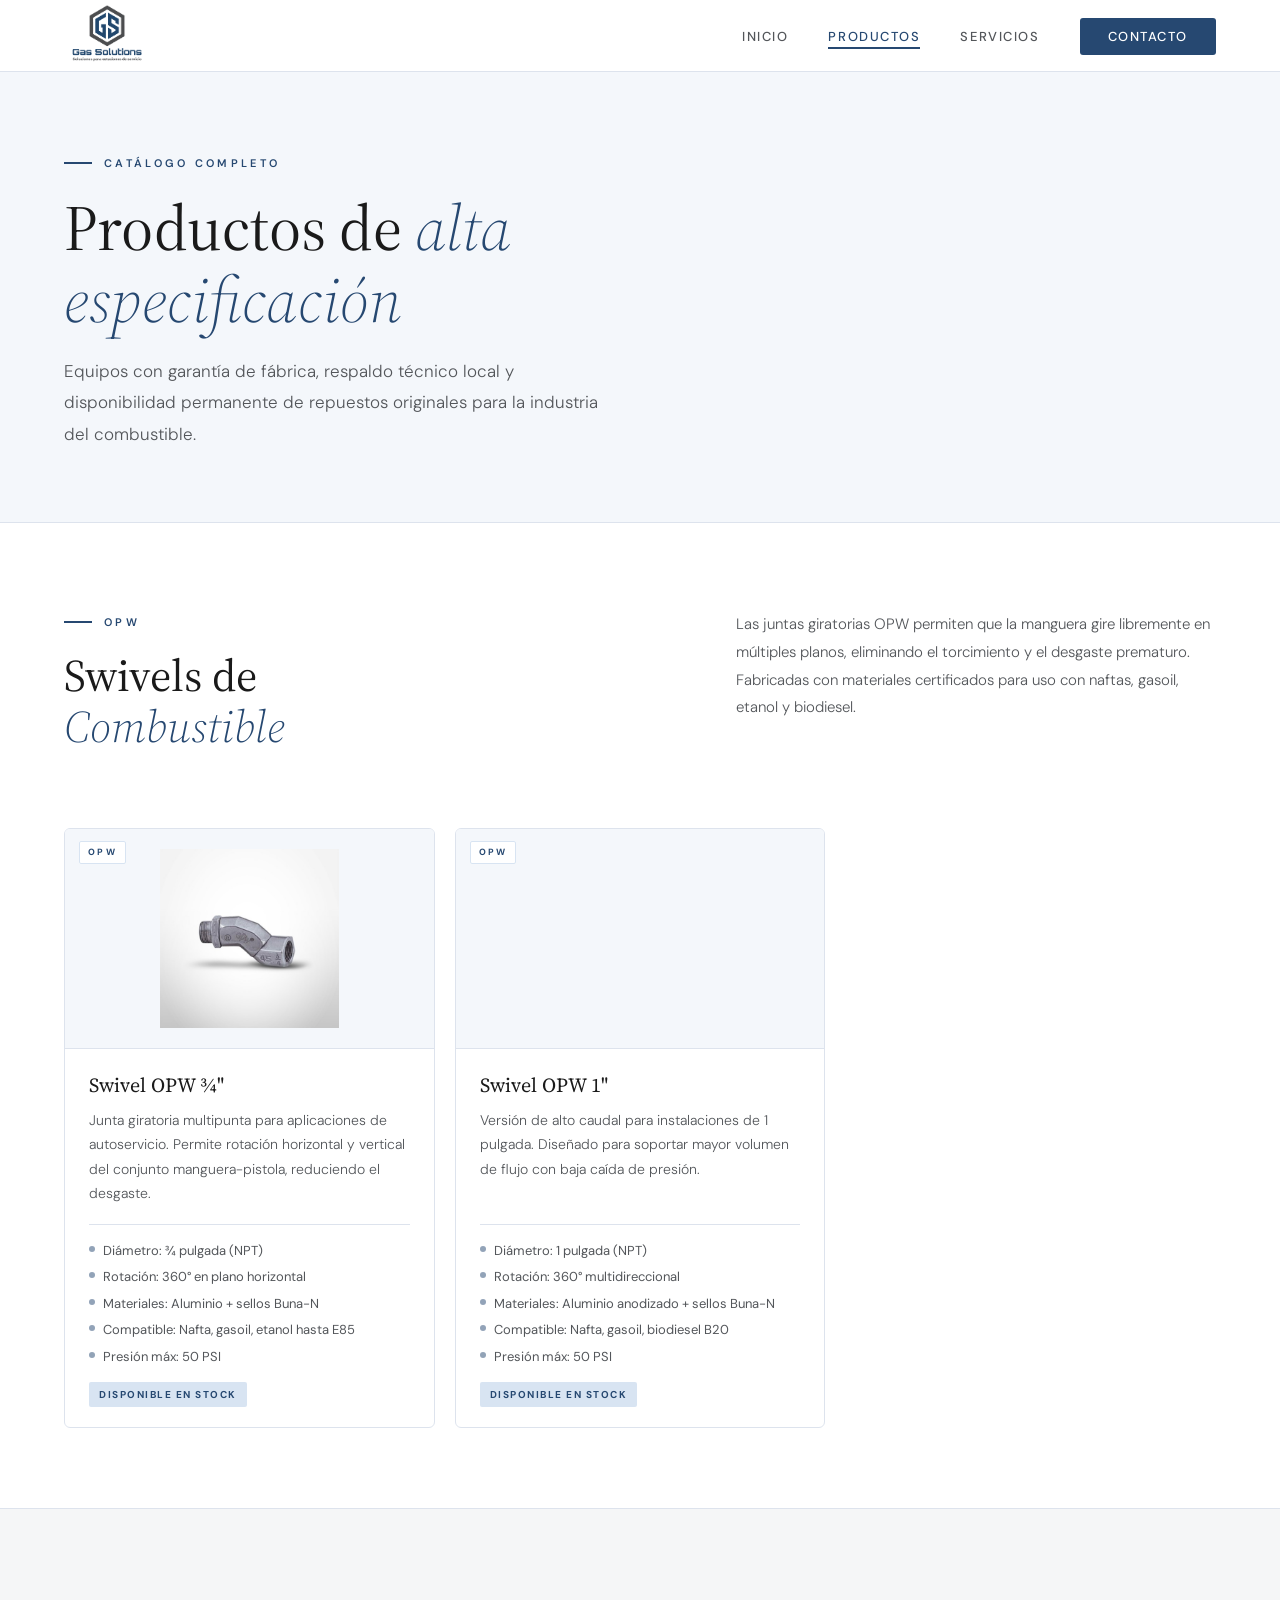
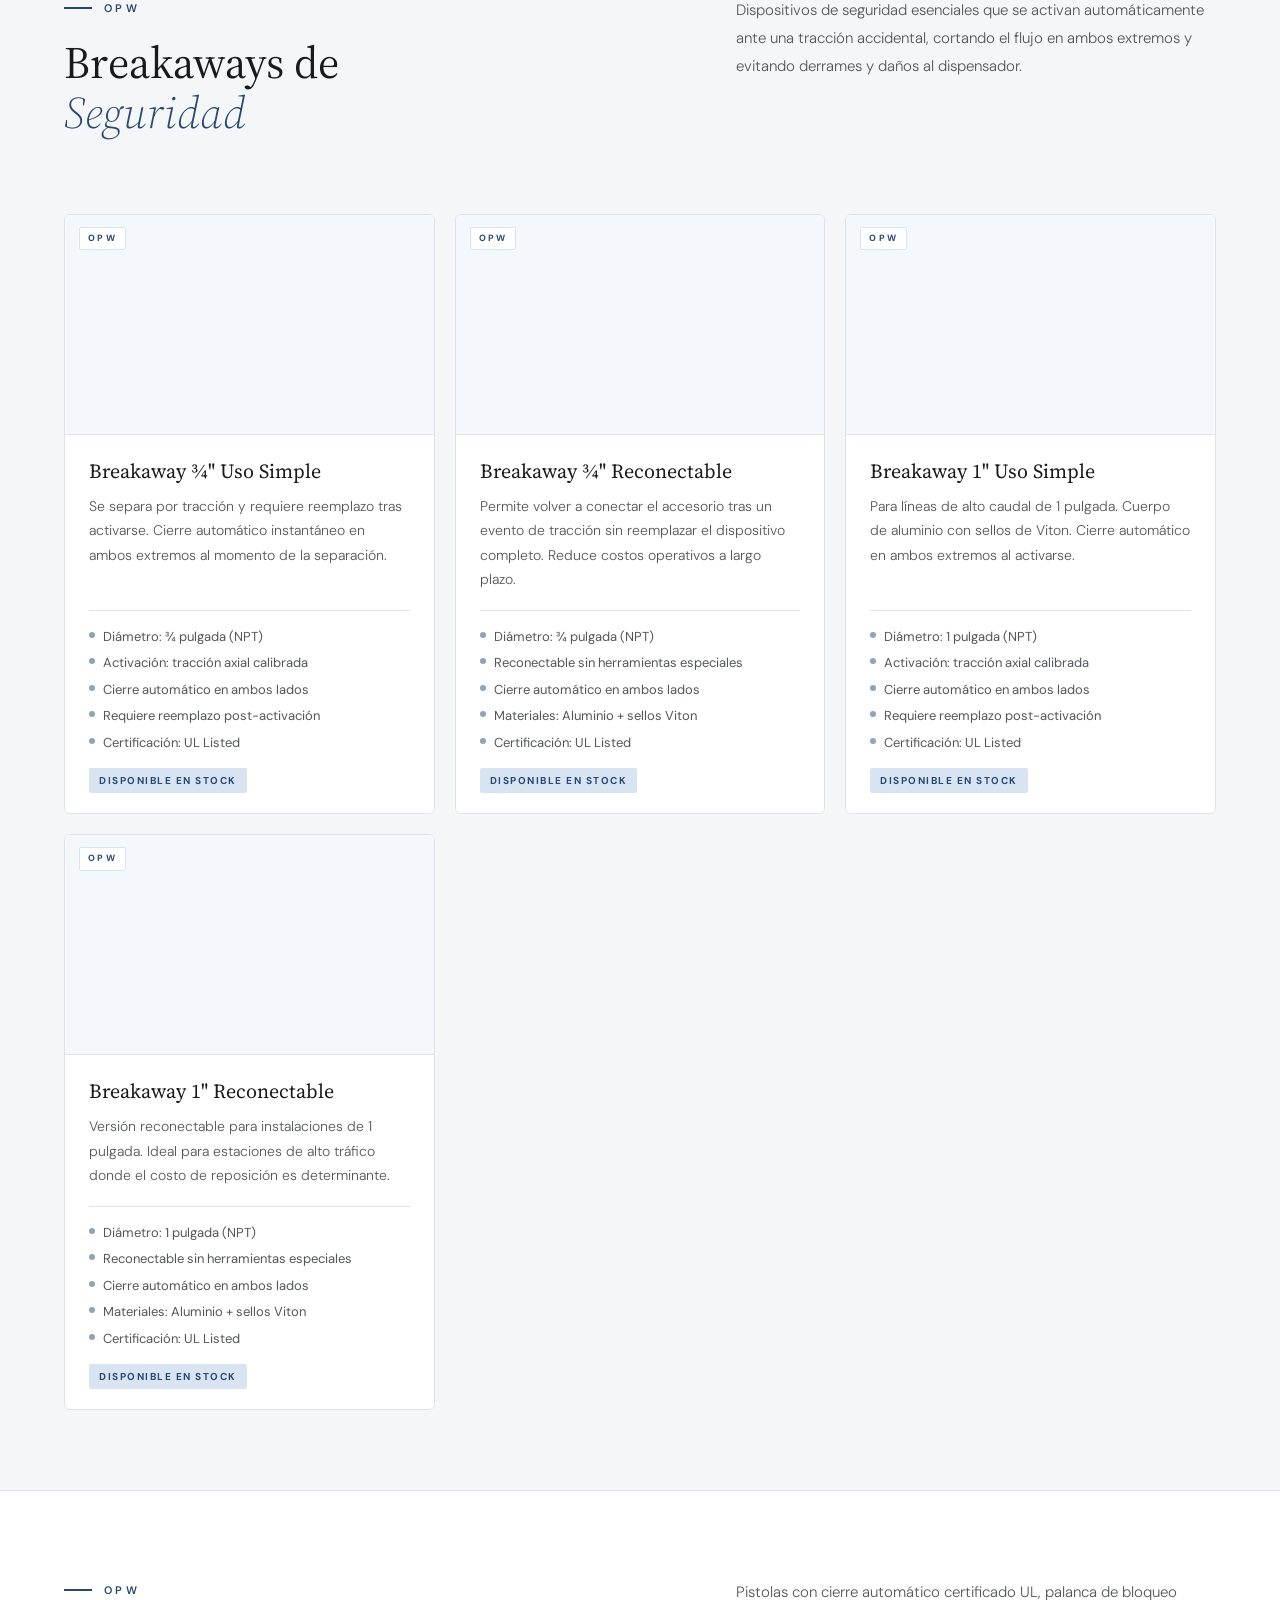
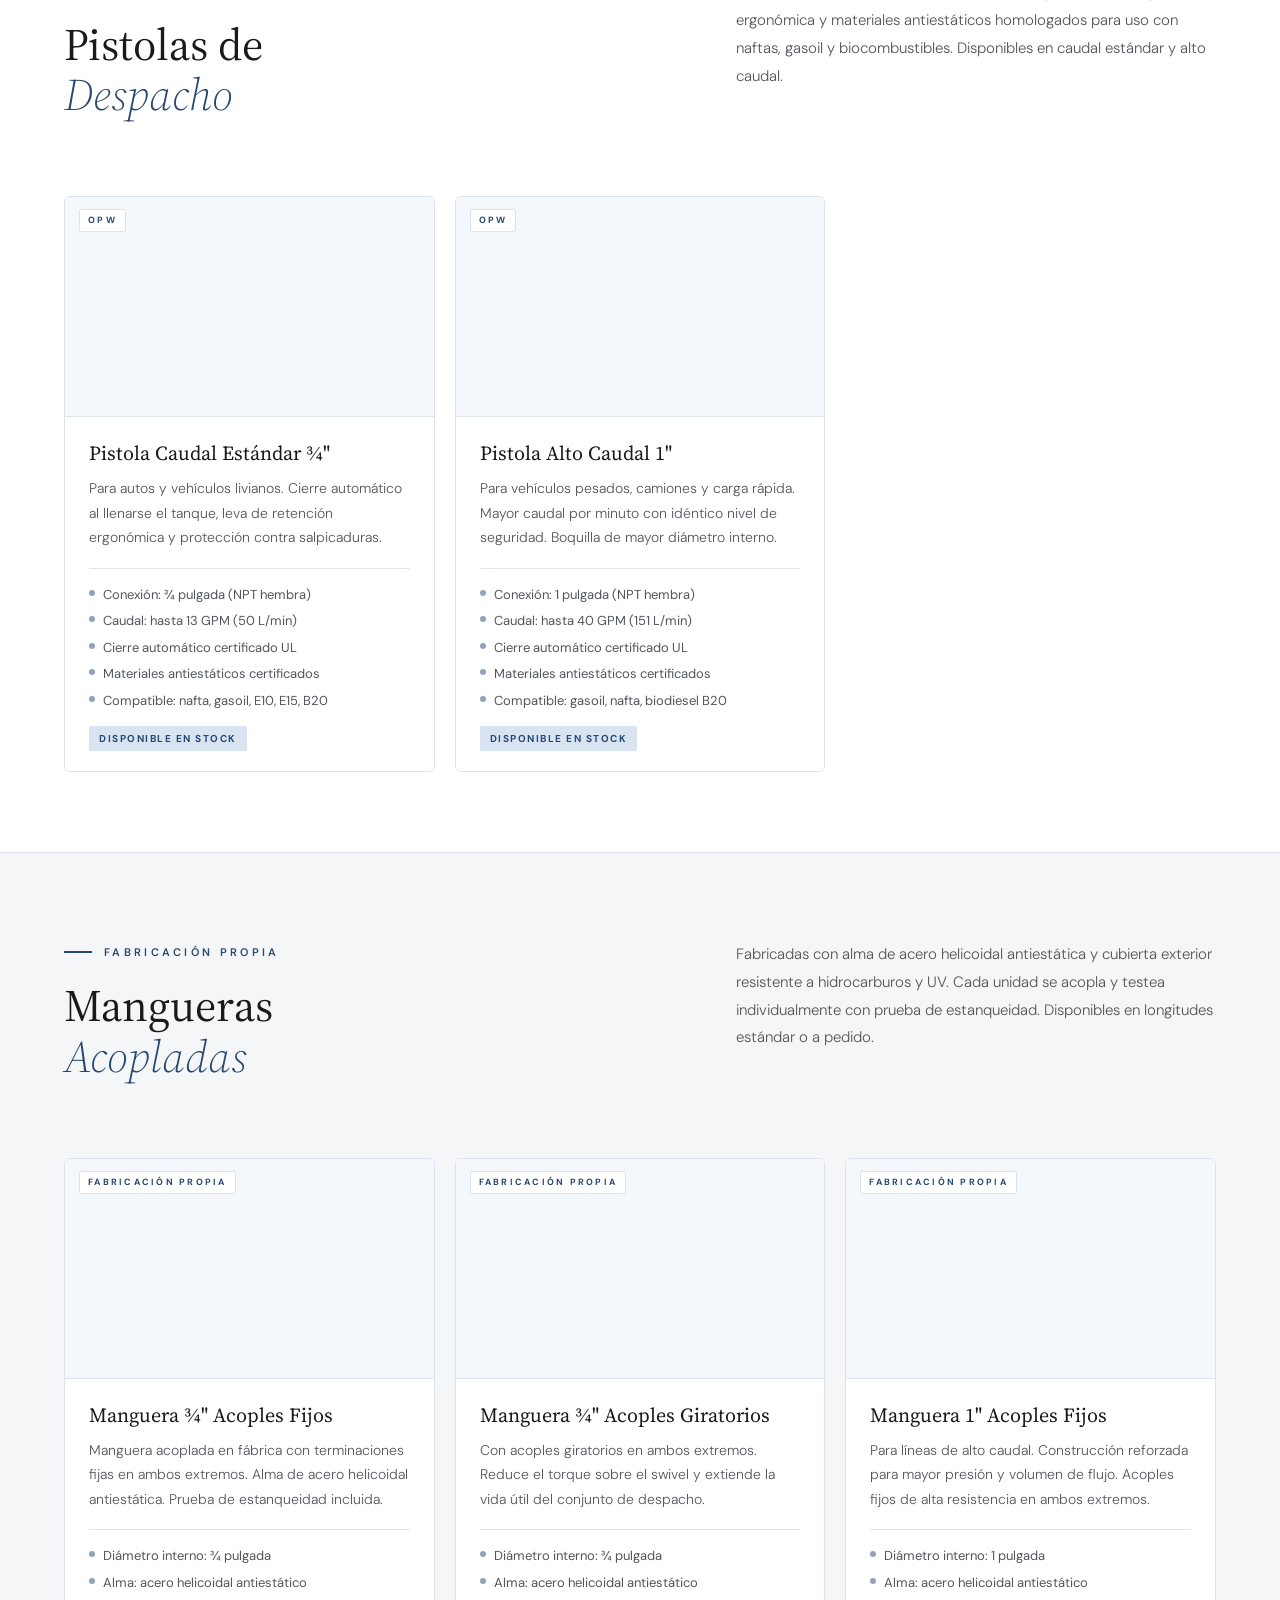
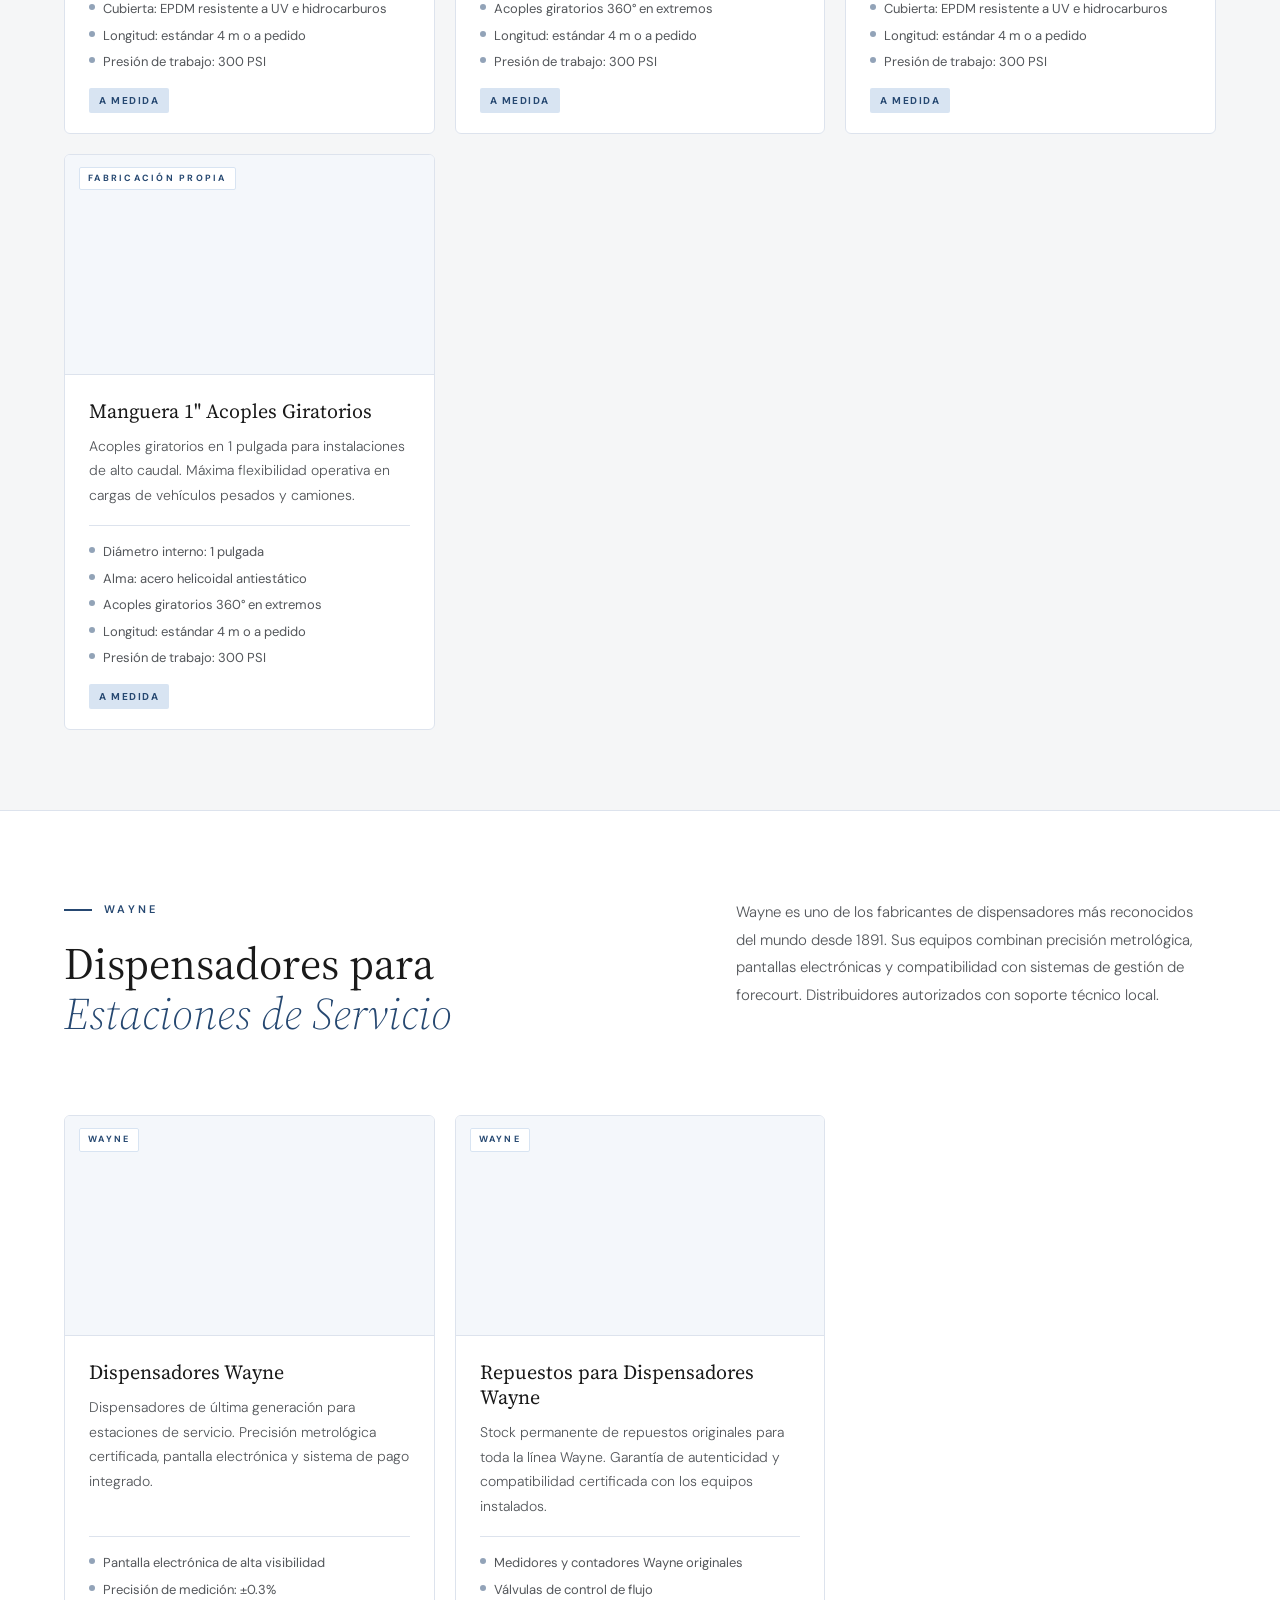
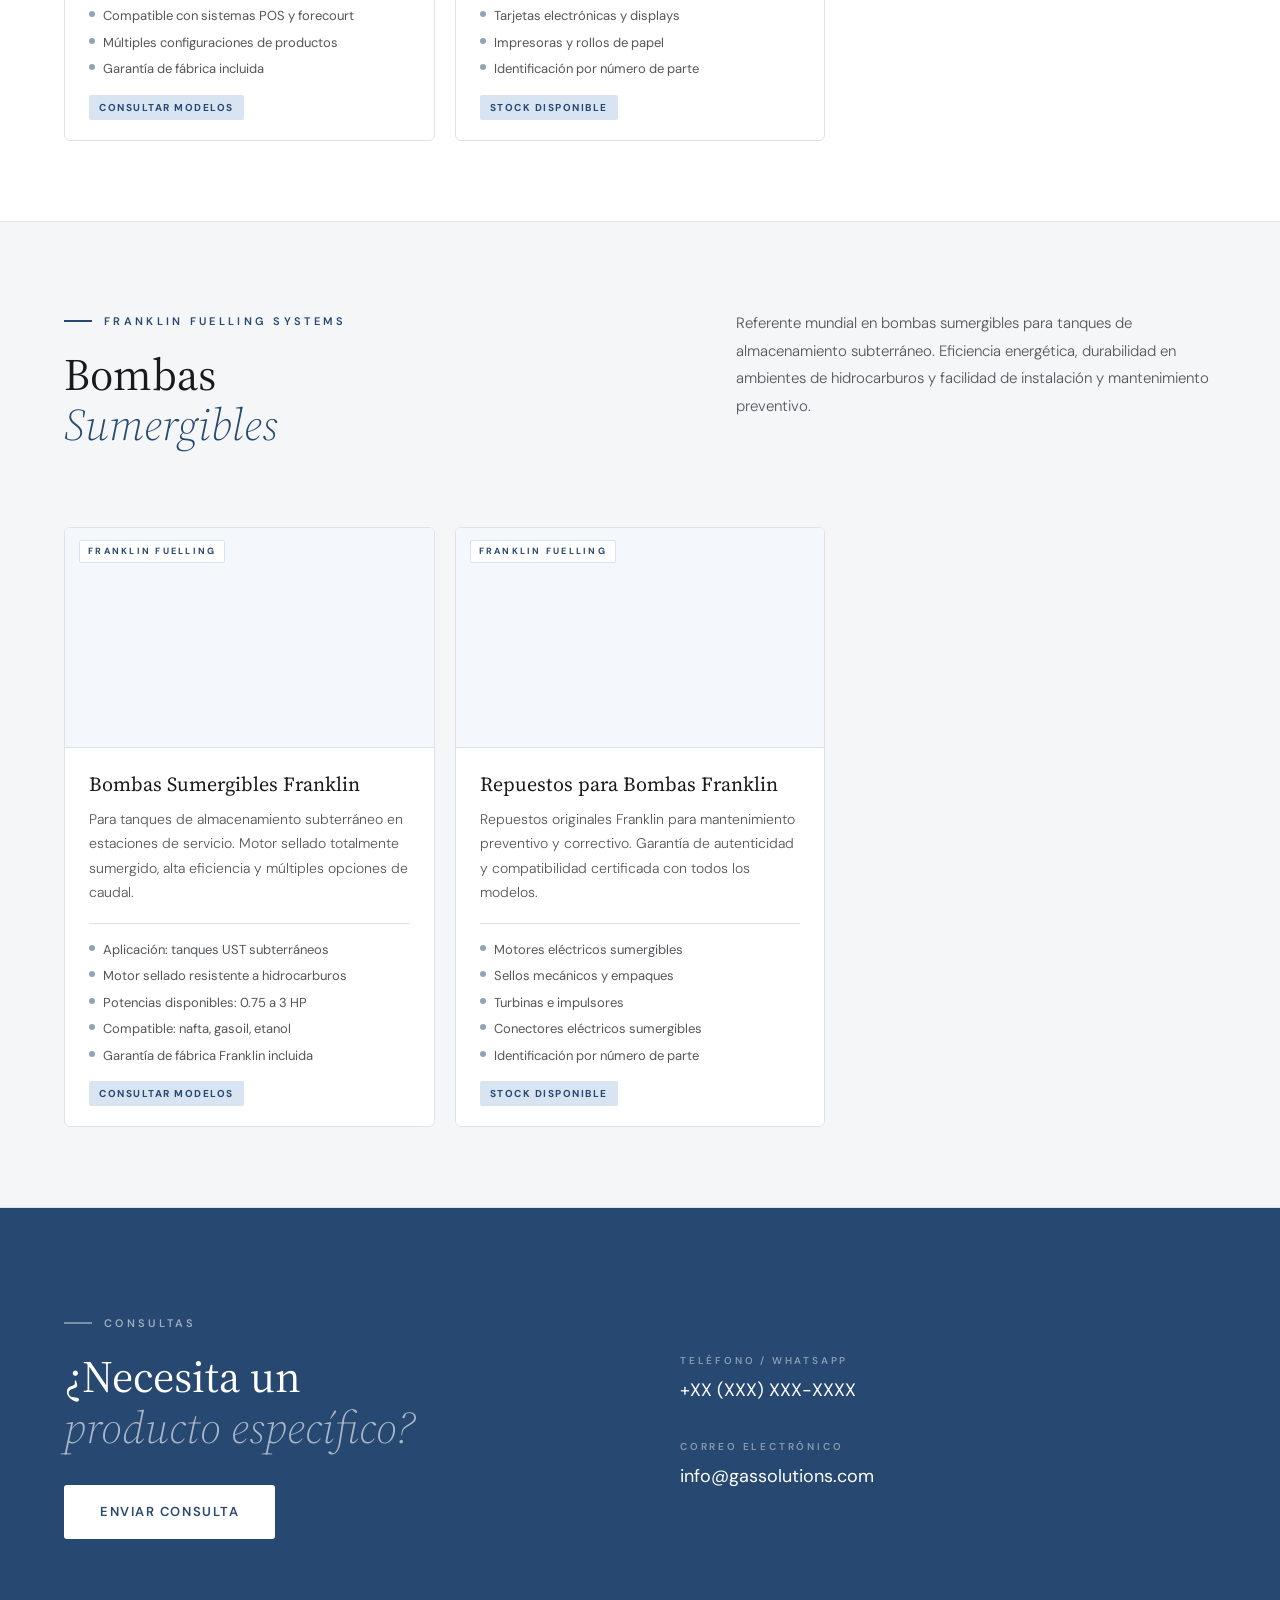
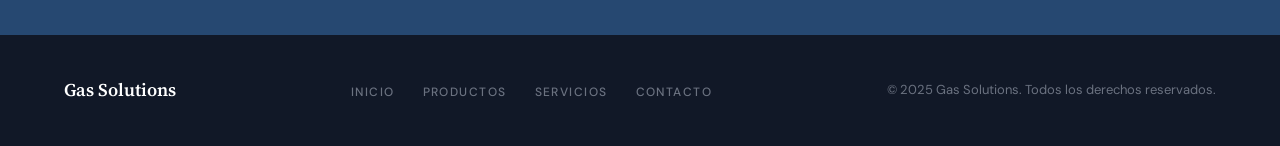
==== commit f96e6212: "Logo navabar" ====
--- a/productos.html
+++ b/productos.html
@@ -204,11 +204,7 @@
   <!-- NAVEGACIÓN -->
   <nav id="navbar">
     <a href="index.html" class="nav-logo">
-      <!-- <img src="images/logo.png" alt="Gas Solutions"> -->
-      <div class="nav-logo-text">
-        <span class="wordmark">Gas Solutions</span>
-        <span class="tagline">Soluciones para Estaciones de Servicios</span>
-      </div>
+      <img src="images/Logo colores.png" alt="Gas Solutions">
     </a>
     <ul class="nav-links">
       <li><a href="index.html">Inicio</a></li>
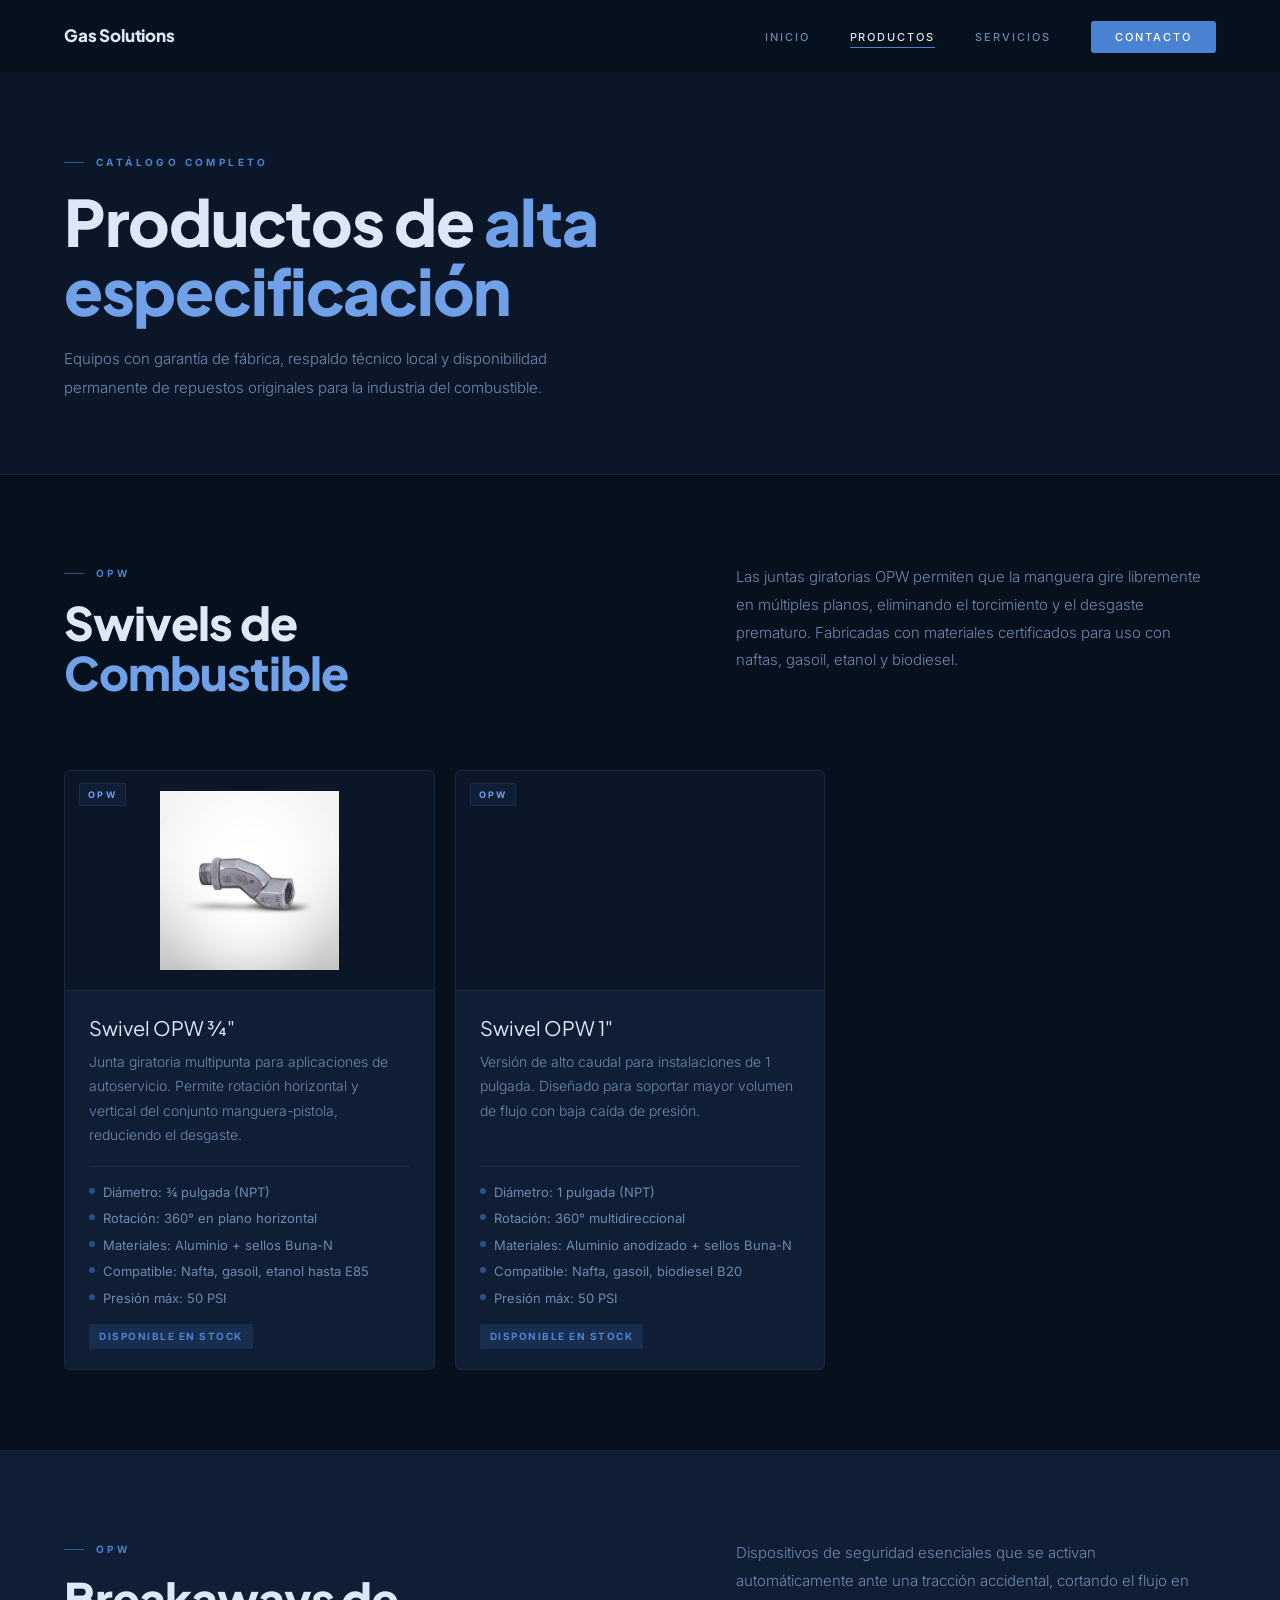
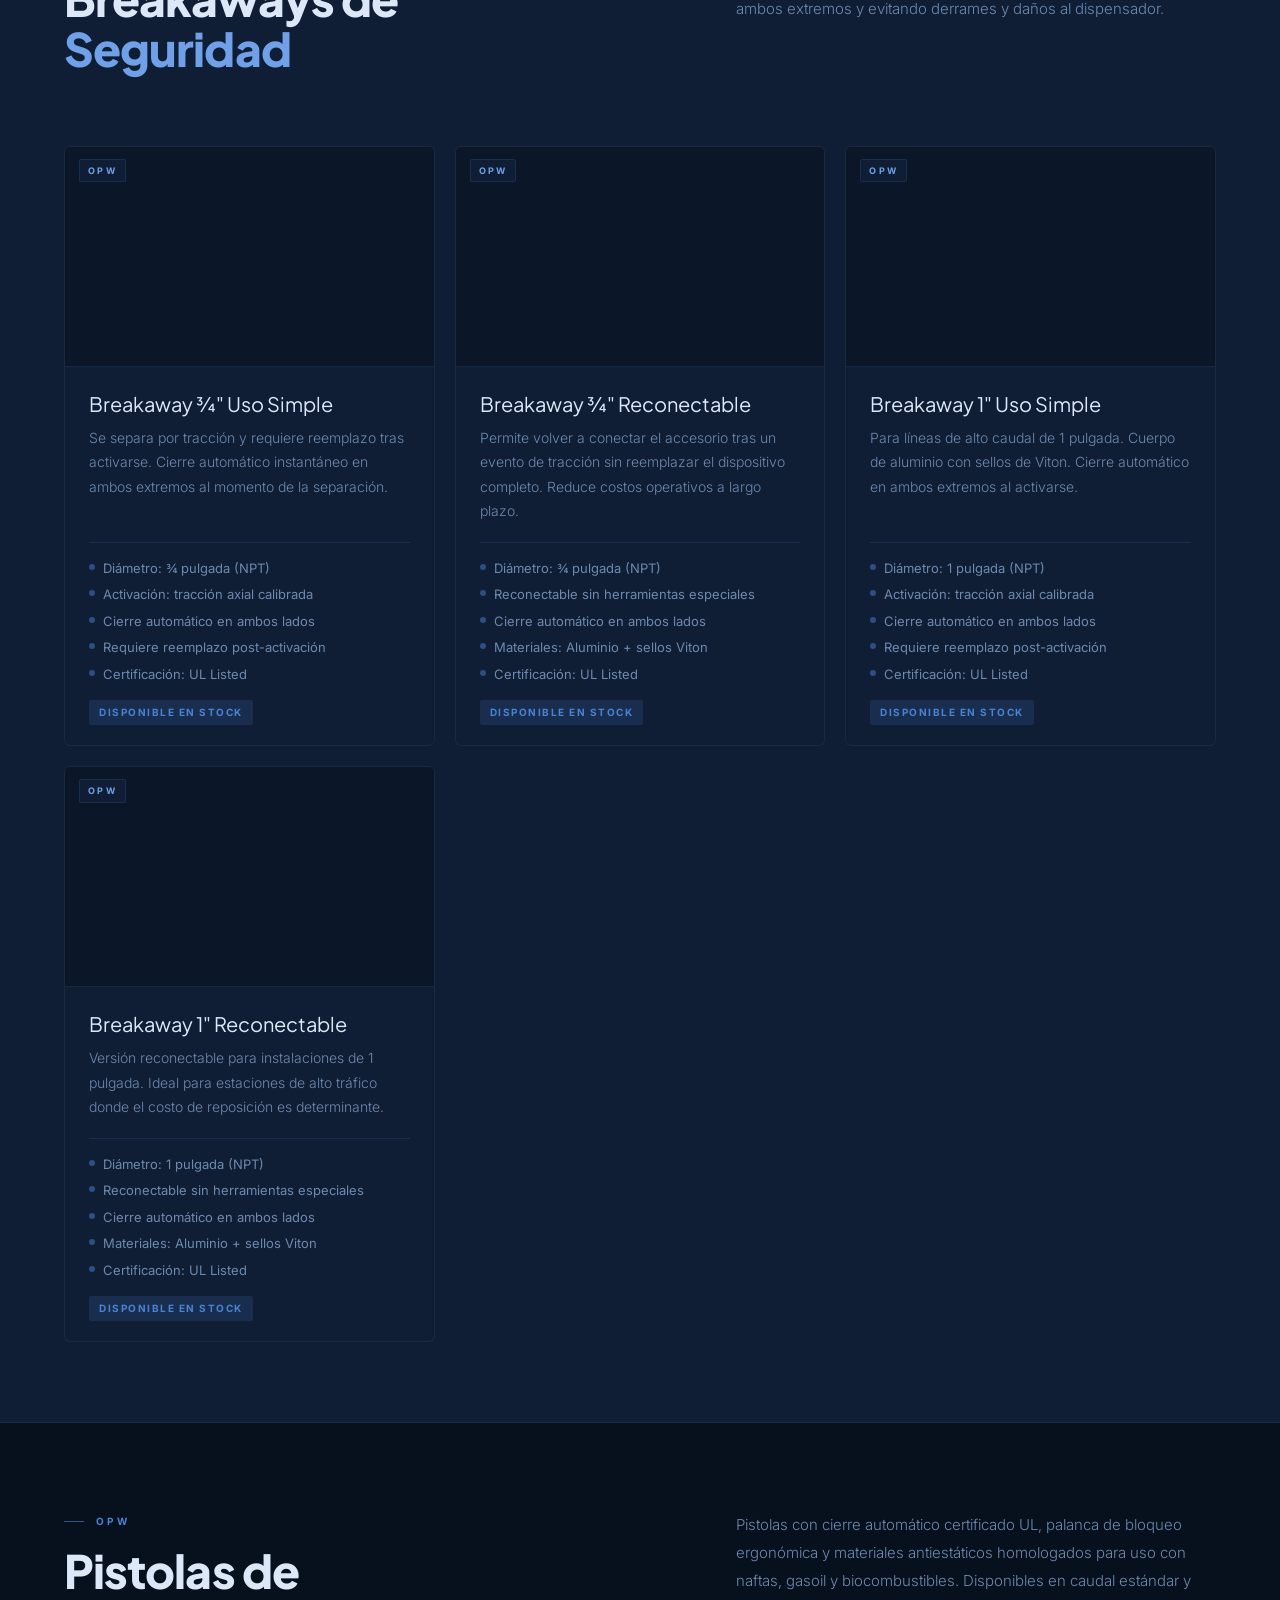
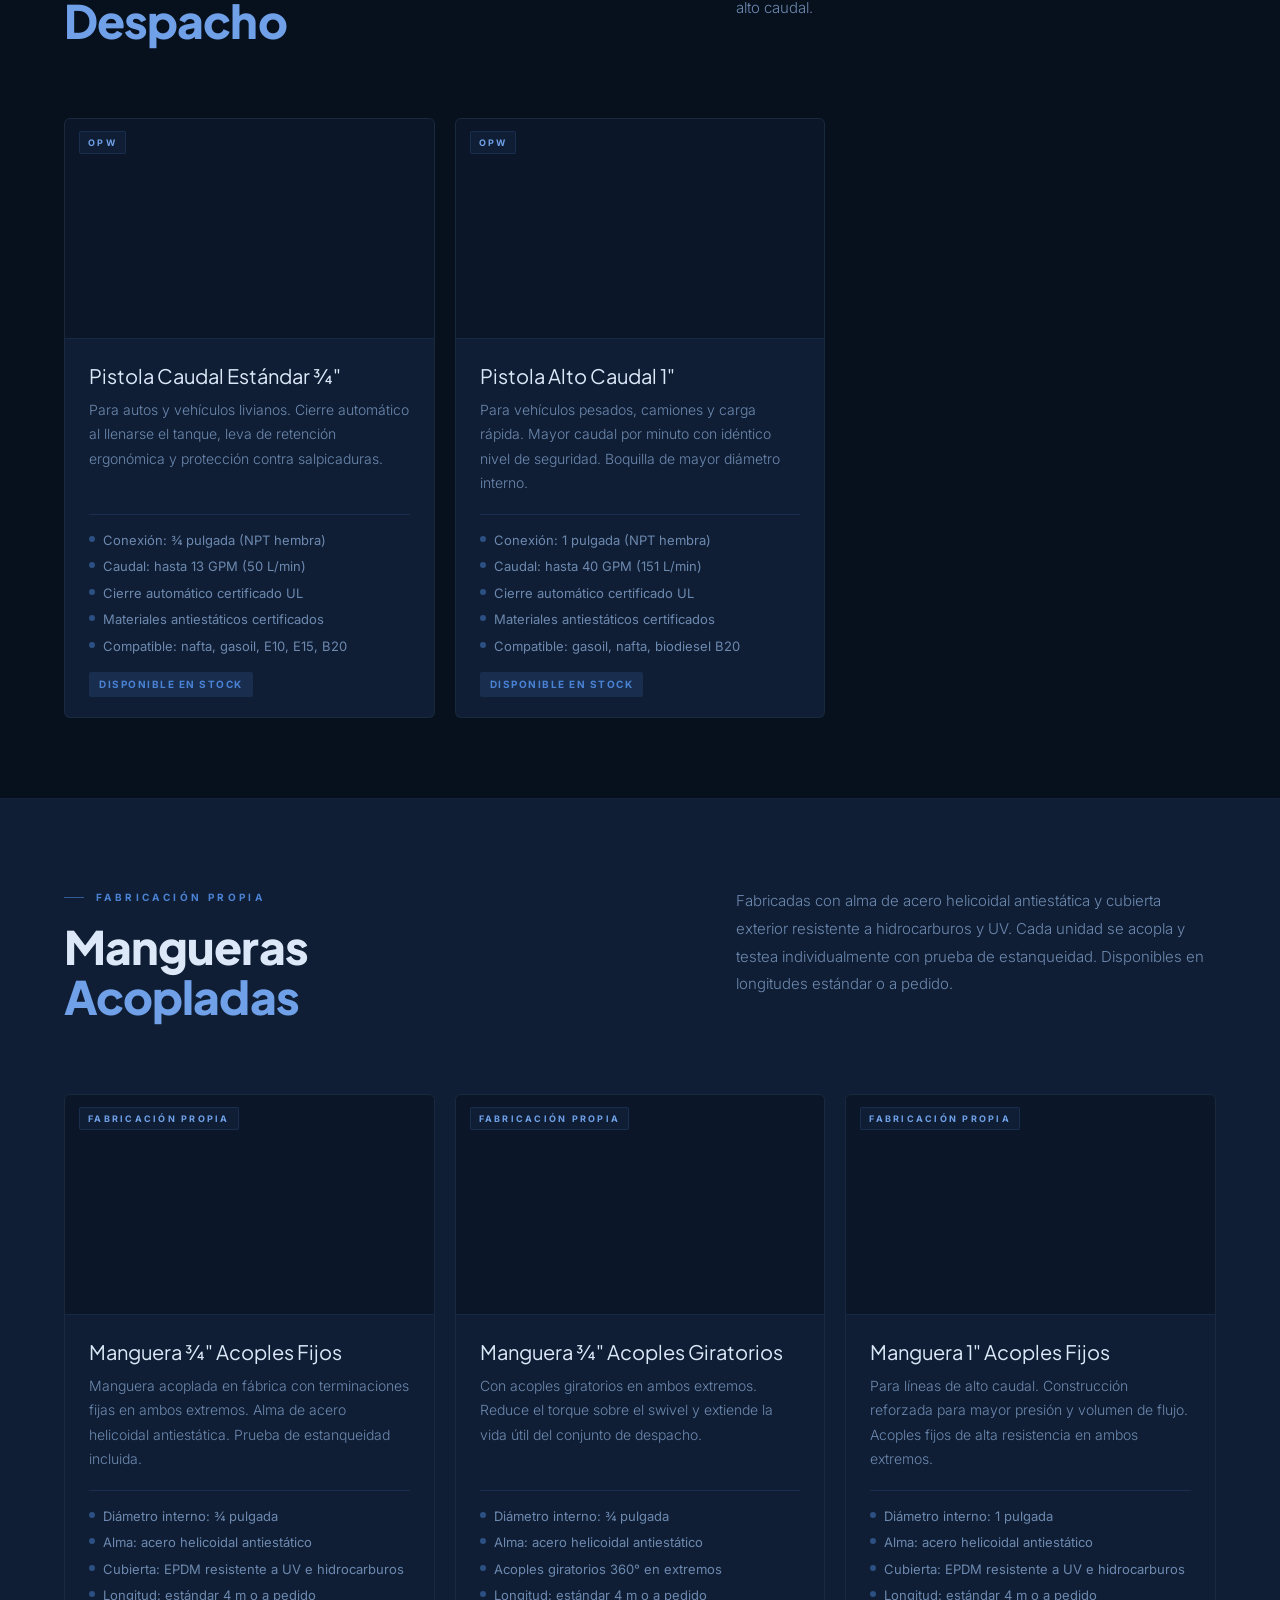
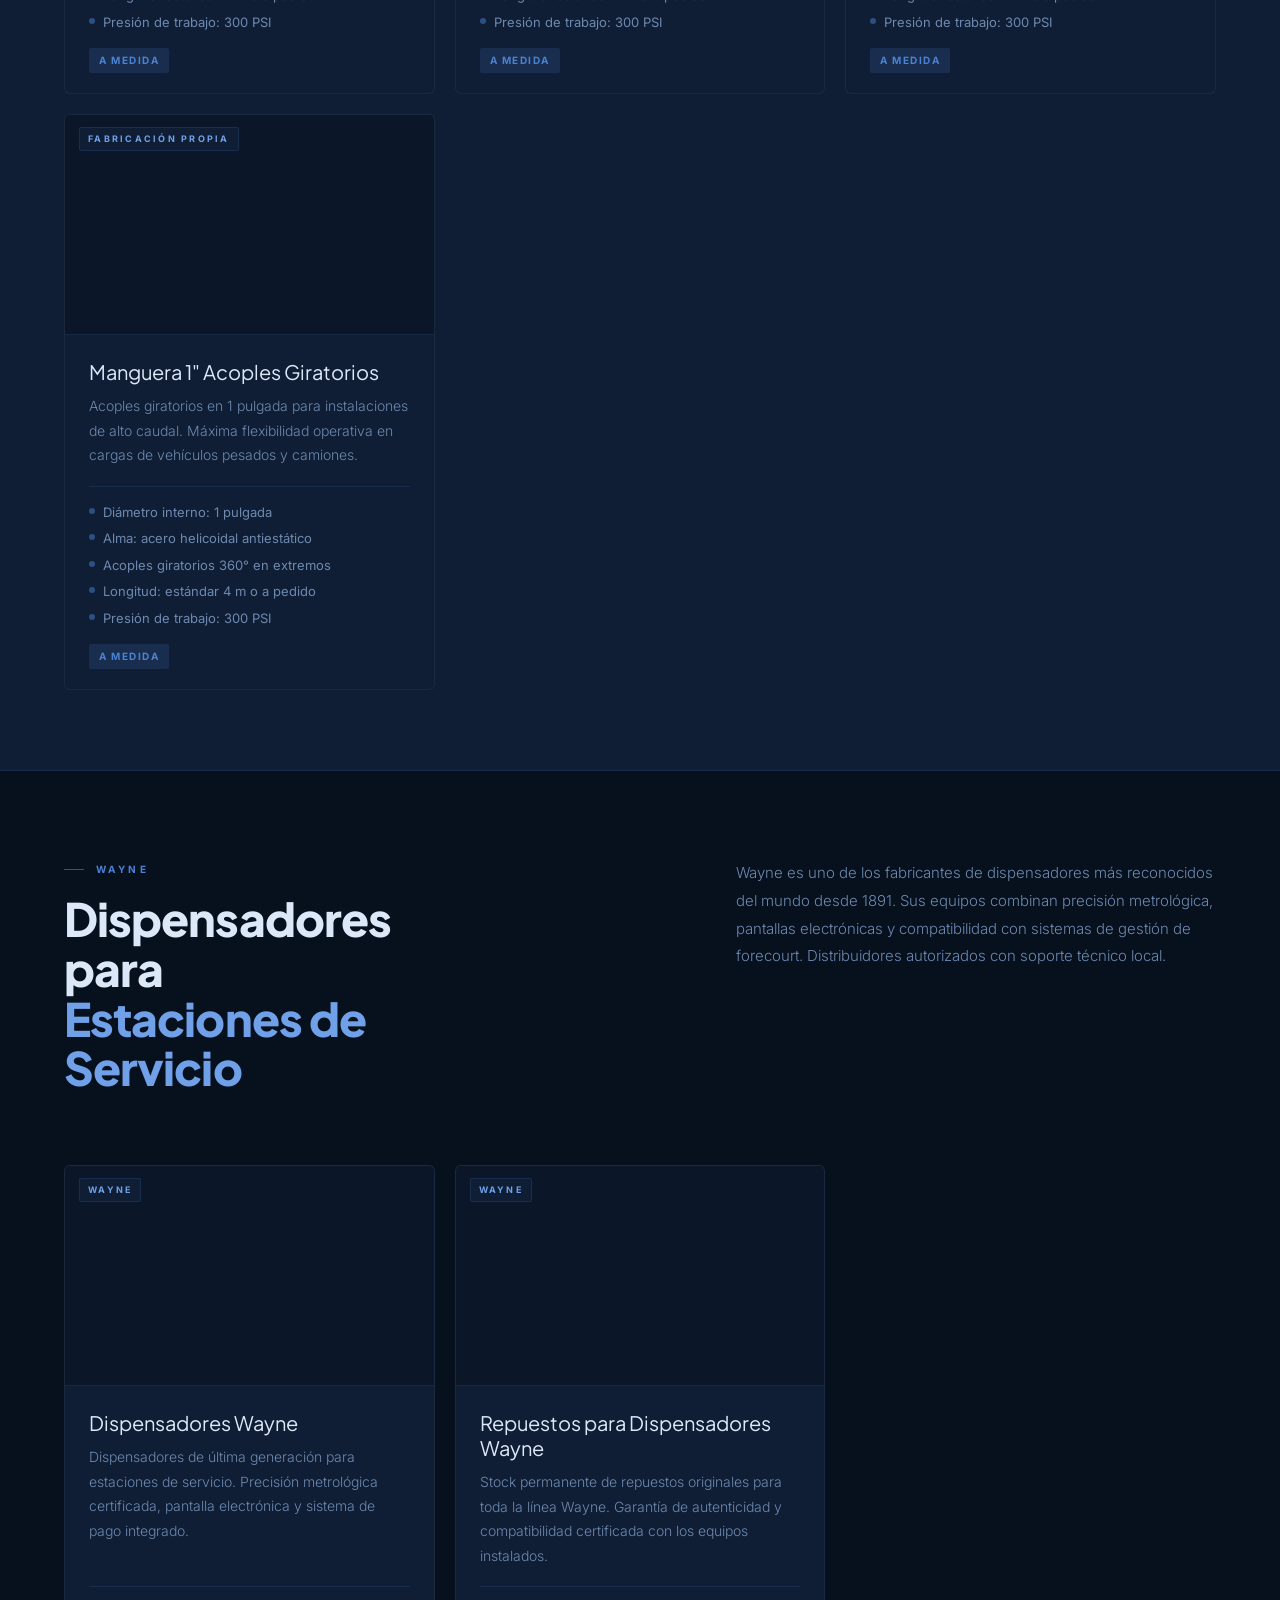
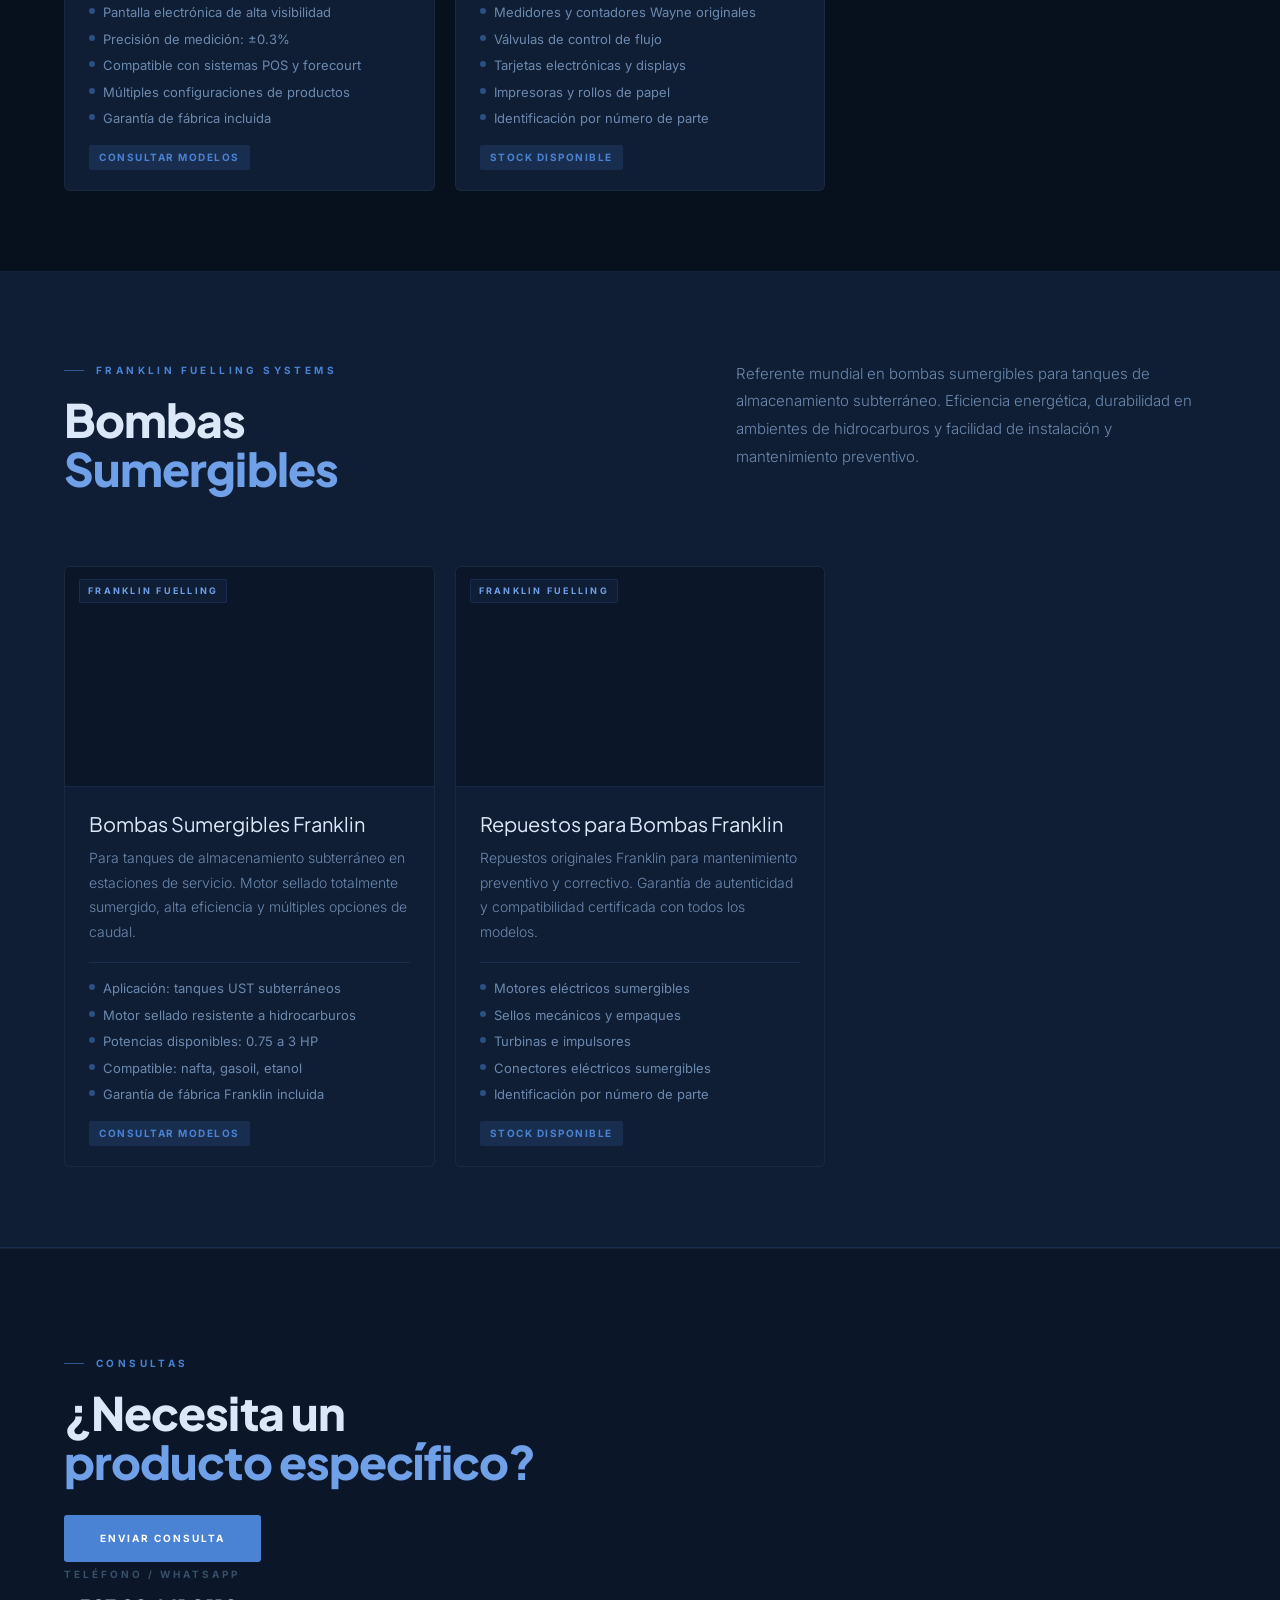
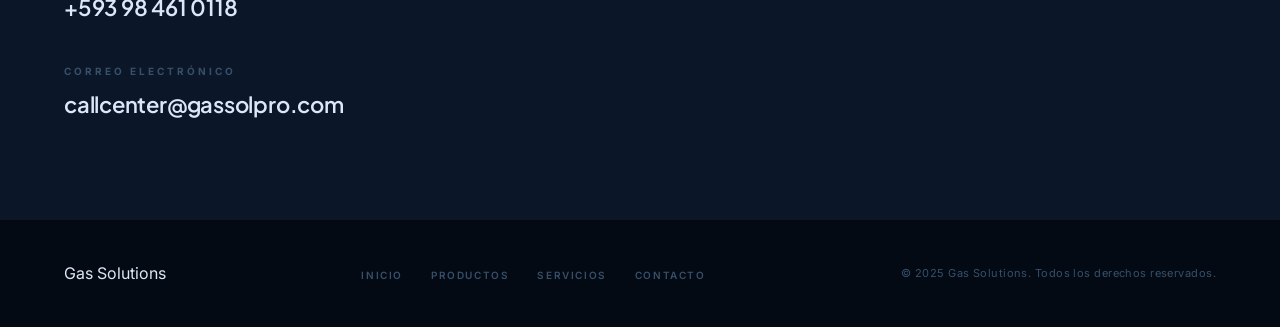
==== commit 3def0e95: "Rediseño y Responsive" ====
--- a/productos.html
+++ b/productos.html
@@ -5,6 +5,9 @@
   <meta name="viewport" content="width=device-width, initial-scale=1.0" />
   <title>Productos — Gas Solutions</title>
   <meta name="description" content="Catálogo completo: swivels OPW, pistolas, breakaways, mangueras, dispensadores Wayne y bombas sumergibles Franklin Fuelling Systems." />
+  <link rel="preconnect" href="https://fonts.googleapis.com">
+  <link rel="preconnect" href="https://fonts.gstatic.com" crossorigin>
+  <link href="https://fonts.googleapis.com/css2?family=Plus+Jakarta+Sans:wght@300;400;500;600;700;800&family=Inter:wght@300;400;500;600&display=swap" rel="stylesheet">
   <link rel="stylesheet" href="css/style.css" />
   <style>
     /* ── PRODUCT CARDS ─────────────────────────────────────── */
@@ -41,20 +44,21 @@
     }
 
     .pcard {
-      background: var(--white);
-      border: 1px solid var(--border);
+      background: var(--bg-card);
+      border: 1px solid var(--border-faint);
       border-radius: 6px;
       overflow: hidden;
-      transition: transform 0.25s ease, box-shadow 0.25s ease;
+      transition: transform 0.25s ease, box-shadow 0.25s ease, background 0.25s;
       display: flex;
       flex-direction: column;
     }
     .cat-section:nth-child(even) .pcard {
-      background: var(--white);
+      background: var(--bg-card);
     }
     .pcard:hover {
       transform: translateY(-4px);
-      box-shadow: 0 12px 40px rgba(38,72,113,0.1);
+      box-shadow: 0 12px 48px rgba(0,0,0,0.5);
+      background: var(--bg-hover);
     }
 
     /* ── IMAGEN DEL PRODUCTO ─────────────────────────────── */
@@ -112,9 +116,9 @@
       font-weight: 700;
       letter-spacing: 0.25em;
       text-transform: uppercase;
-      color: var(--blue);
-      background: white;
-      border: 1px solid var(--blue-pale);
+      color: var(--accent-light);
+      background: var(--bg-card);
+      border: 1px solid var(--border);
       padding: 3px 8px;
       border-radius: 2px;
       z-index: 1;
@@ -131,7 +135,7 @@
       font-family: var(--font-display);
       font-size: 20px;
       font-weight: 400;
-      color: var(--black);
+      color: var(--text);
       margin-bottom: 10px;
       line-height: 1.25;
     }
@@ -203,15 +207,16 @@
 
   <!-- NAVEGACIÓN -->
   <nav id="navbar">
-    <a href="index.html" class="nav-logo">
-      <img src="images/Logo colores.png" alt="Gas Solutions">
-    </a>
-    <ul class="nav-links">
+    <a href="index.html" class="nav-wordmark">Gas Solutions</a>
+    <ul class="nav-links" id="nav-links">
       <li><a href="index.html">Inicio</a></li>
       <li><a href="productos.html" class="active">Productos</a></li>
       <li><a href="servicios.html">Servicios</a></li>
       <li><a href="index.html#contacto" class="nav-cta">Contacto</a></li>
     </ul>
+    <button class="nav-hamburger" id="nav-hamburger" aria-label="Abrir menú">
+      <span></span><span></span><span></span>
+    </button>
   </nav>
 
   <!-- PAGE HERO -->
@@ -661,11 +666,11 @@
     <div class="contact-details">
       <div class="contact-item reveal reveal-delay-1">
         <p class="contact-label">Teléfono / WhatsApp</p>
-        <p class="contact-value"><a href="tel:+1234567890">+XX (XXX) XXX-XXXX</a></p>
+        <p class="contact-value"><a href="tel:+1234567890">+593 98 461 0118</a></p>
       </div>
       <div class="contact-item reveal reveal-delay-2">
         <p class="contact-label">Correo Electrónico</p>
-        <p class="contact-value"><a href="mailto:info@gassolutions.com">info@gassolutions.com</a></p>
+        <p class="contact-value"><a href="mailto:info@gassolutions.com">callcenter@gassolpro.com</a></p>
       </div>
     </div>
   </div>
@@ -687,6 +692,26 @@
     window.addEventListener('scroll', () => {
       navbar.classList.toggle('scrolled', window.scrollY > 20);
     });
+
+    const hamburger = document.getElementById('nav-hamburger');
+    const navLinks  = document.getElementById('nav-links');
+    hamburger.addEventListener('click', () => {
+      hamburger.classList.toggle('active');
+      navLinks.classList.toggle('open');
+    });
+    navLinks.querySelectorAll('a').forEach(link => {
+      link.addEventListener('click', () => {
+        hamburger.classList.remove('active');
+        navLinks.classList.remove('open');
+      });
+    });
+    document.addEventListener('click', e => {
+      if (!navbar.contains(e.target)) {
+        hamburger.classList.remove('active');
+        navLinks.classList.remove('open');
+      }
+    });
+
     const reveals = document.querySelectorAll('.reveal');
     const observer = new IntersectionObserver((entries) => {
       entries.forEach(entry => {
--- a/css/style.css
+++ b/css/style.css
@@ -1,1081 +1,858 @@
-@import url('https://fonts.googleapis.com/css2?family=Source+Serif+4:ital,wght@0,300;0,400;0,600;1,300;1,400;1,600&family=DM+Sans:wght@300;400;500;600&display=swap');
-
-*, *::before, *::after {
-  box-sizing: border-box;
-  margin: 0;
-  padding: 0;
-}
+@import url('https://fonts.googleapis.com/css2?family=Plus+Jakarta+Sans:wght@300;400;500;600;700;800&family=Inter:wght@300;400;500;600&display=swap');
+
+*, *::before, *::after { box-sizing: border-box; margin: 0; padding: 0; }
 
 :root {
-  --blue: #264871;
-  --blue-light: #3a6399;
-  --blue-pale: #d8e4f2;
-  --blue-ultra-pale: #f4f7fb;
-  --gray: #53565A;
-  --gray-light: #8a8d91;
-  --gray-ultra-light: #f5f6f7;
-  --black: #1a1a1a;
-  --white: #ffffff;
-  --border: #dde3ed;
-  --font-display: 'Source Serif 4', Georgia, serif;
-  --font-body: 'DM Sans', sans-serif;
-  --nav-height: 72px;
+  --bg:           #07101d;
+  --bg-surface:   #0b1728;
+  --bg-card:      #0f1e34;
+  --bg-hover:     #152640;
+
+  --accent:       #4a82d4;
+  --accent-light: #6fa0e8;
+  --accent-dim:   rgba(74,130,212,0.16);
+
+  --text:         #dce8f8;
+  --text-muted:   #6d89b0;
+  --text-subtle:  #374f6a;
+
+  --border:       rgba(74,130,212,0.16);
+  --border-faint: rgba(255,255,255,0.05);
+
+  /* aliases para páginas internas */
+  --blue:           #4a82d4;
+  --blue-light:     #6fa0e8;
+  --blue-pale:      rgba(74,130,212,0.16);
+  --blue-ultra-pale: #0b1728;
+  --gray:           #6d89b0;
+  --gray-light:     #374f6a;
+  --gray-ultra-light: #0f1e34;
+  --black:          #07101d;
+  --white:          #dce8f8;
+
+  --font-display: 'Plus Jakarta Sans', sans-serif;
+  --font-body:    'Inter', sans-serif;
+  --nav-height:   72px;
 }
 
 html { scroll-behavior: smooth; }
 
 body {
-  background: var(--white);
-  color: var(--black);
+  background: var(--bg);
+  color: var(--text);
   font-family: var(--font-body);
-  font-size: 17px;
+  font-size: 16px;
   line-height: 1.7;
   -webkit-font-smoothing: antialiased;
 }
 
+/* ─── HIGHLIGHT (reemplaza em italic) ───────────────────── */
+.hl {
+  color: var(--accent-light);
+  font-style: normal;
+  font-weight: inherit;
+}
+
+em {
+  font-style: normal;
+  color: var(--accent-light);
+}
+
 /* ─── ANIMACIONES ─────────────────────────────────────────── */
-@keyframes fadeUp {
-  from { opacity: 0; transform: translateY(32px); }
-  to   { opacity: 1; transform: translateY(0); }
-}
-@keyframes fadeIn {
-  from { opacity: 0; }
-  to   { opacity: 1; }
-}
-
-.anim-fadeup  { opacity: 0; animation: fadeUp 0.7s ease forwards; }
-.anim-fadein  { opacity: 0; animation: fadeIn 0.8s ease forwards; }
-
-.delay-1 { animation-delay: 0.1s; }
-.delay-2 { animation-delay: 0.25s; }
-.delay-3 { animation-delay: 0.4s; }
-.delay-4 { animation-delay: 0.55s; }
-.delay-5 { animation-delay: 0.7s; }
+@keyframes fadeUp  { from { opacity:0; transform:translateY(44px); } to { opacity:1; transform:translateY(0); } }
+@keyframes fadeIn  { from { opacity:0; }                              to { opacity:1; } }
+@keyframes scrollDrop {
+  0%   { opacity:0; transform:translateY(-100%); }
+  25%  { opacity:1; }
+  100% { opacity:0; transform:translateY(100%); }
+}
+@keyframes pulseGlow {
+  0%,100% { opacity:.5; transform:translate(-50%,-50%) scale(1); }
+  50%     { opacity:.9; transform:translate(-50%,-50%) scale(1.1); }
+}
+@keyframes navSlideDown {
+  from { opacity:0; transform:translateY(-8px); }
+  to   { opacity:1; transform:translateY(0); }
+}
+
+.anim-fadeup { opacity:0; animation:fadeUp  .9s cubic-bezier(.16,1,.3,1) forwards; }
+.anim-fadein { opacity:0; animation:fadeIn  1.1s ease forwards; }
+
+.delay-1 { animation-delay:.15s; }
+.delay-2 { animation-delay:.35s; }
+.delay-3 { animation-delay:.55s; }
+.delay-4 { animation-delay:.75s; }
+.delay-5 { animation-delay:.95s; }
 
 .reveal {
-  opacity: 0;
-  transform: translateY(28px);
-  transition: opacity 0.65s ease, transform 0.65s ease;
-}
-.reveal.visible {
-  opacity: 1;
-  transform: translateY(0);
-}
-.reveal-delay-1 { transition-delay: 0.1s; }
-.reveal-delay-2 { transition-delay: 0.2s; }
-.reveal-delay-3 { transition-delay: 0.3s; }
-.reveal-delay-4 { transition-delay: 0.4s; }
+  opacity:0; transform:translateY(40px);
+  transition: opacity .85s cubic-bezier(.16,1,.3,1), transform .85s cubic-bezier(.16,1,.3,1);
+}
+.reveal.visible      { opacity:1; transform:translateY(0); }
+.reveal-delay-1      { transition-delay:.12s; }
+.reveal-delay-2      { transition-delay:.24s; }
+.reveal-delay-3      { transition-delay:.36s; }
+.reveal-delay-4      { transition-delay:.48s; }
 
 /* ─── NAVEGACIÓN ─────────────────────────────────────────── */
 nav {
-  position: fixed;
-  top: 0; left: 0; right: 0;
-  z-index: 100;
-  height: var(--nav-height);
-  display: flex;
-  align-items: center;
-  justify-content: space-between;
-  padding: 0 64px;
-  background: rgba(255,255,255,0.97);
-  backdrop-filter: blur(10px);
-  border-bottom: 1px solid var(--border);
-  transition: box-shadow 0.3s;
-}
-
-nav.scrolled {
-  box-shadow: 0 2px 24px rgba(38,72,113,0.08);
-}
-
-.nav-logo {
-  display: flex;
-  align-items: center;
-  text-decoration: none;
-}
-
-.nav-logo img {
-  height: 85px;
-  width: auto;
-}
-
-.nav-logo-text {
-  display: flex;
-  flex-direction: column;
-  line-height: 1.1;
-}
-
-.nav-logo-text .wordmark {
-  font-family: var(--font-display);
-  font-size: 20px;
-  font-weight: 600;
-  color: var(--blue);
-  letter-spacing: 0.02em;
-}
-
-.nav-logo-text .tagline {
-  font-size: 10px;
-  letter-spacing: 0.18em;
-  text-transform: uppercase;
-  color: var(--gray-light);
-  margin-top: 2px;
-}
-
-.nav-links {
-  display: flex;
-  align-items: center;
-  gap: 40px;
-  list-style: none;
-}
-
+  position:fixed; top:0; left:0; right:0; z-index:100;
+  height:var(--nav-height);
+  display:flex; align-items:center; justify-content:space-between;
+  padding:0 64px;
+  background:rgba(7,16,29,.82);
+  backdrop-filter:blur(24px); -webkit-backdrop-filter:blur(24px);
+  border-bottom:1px solid transparent;
+  transition:border-color .4s, box-shadow .4s;
+}
+nav.scrolled { border-color:var(--border-faint); box-shadow:0 2px 48px rgba(0,0,0,.5); }
+
+.nav-wordmark {
+  font-family:var(--font-display);
+  font-size:17px; font-weight:800;
+  color:var(--text); text-decoration:none;
+  letter-spacing:-.01em; white-space:nowrap;
+}
+
+/* Hamburger button */
+.nav-hamburger {
+  display:none;
+  flex-direction:column;
+  justify-content:center;
+  align-items:center;
+  gap:5px;
+  background:none; border:none;
+  cursor:pointer; padding:8px;
+  z-index:101;
+  -webkit-tap-highlight-color:transparent;
+}
+.nav-hamburger span {
+  display:block; width:22px; height:2px;
+  background:var(--text); border-radius:2px;
+  transition:transform .3s ease, opacity .3s ease;
+}
+.nav-hamburger.active span:nth-child(1) { transform:translateY(7px) rotate(45deg); }
+.nav-hamburger.active span:nth-child(2) { opacity:0; transform:scaleX(0); }
+.nav-hamburger.active span:nth-child(3) { transform:translateY(-7px) rotate(-45deg); }
+
+.nav-links { display:flex; align-items:center; gap:40px; list-style:none; }
 .nav-links a {
-  text-decoration: none;
-  font-size: 13px;
-  font-weight: 500;
-  letter-spacing: 0.12em;
-  text-transform: uppercase;
-  color: var(--gray);
-  transition: color 0.2s;
-  position: relative;
-  padding-bottom: 4px;
-}
-
+  text-decoration:none; font-size:11px; font-weight:500;
+  letter-spacing:.18em; text-transform:uppercase;
+  color:var(--text-muted); transition:color .2s;
+  position:relative; padding-bottom:4px;
+}
 .nav-links a::after {
-  content: '';
-  position: absolute;
-  bottom: 0; left: 0; right: 0;
-  height: 2px;
-  background: var(--blue);
-  transform: scaleX(0);
-  transition: transform 0.25s ease;
-}
-
+  content:''; position:absolute; bottom:0; left:0; right:0;
+  height:1px; background:var(--accent);
+  transform:scaleX(0); transition:transform .3s ease;
+}
 .nav-links a:hover,
-.nav-links a.active {
-  color: var(--blue);
-}
-
+.nav-links a.active { color:var(--text); }
 .nav-links a:hover::after,
-.nav-links a.active::after {
-  transform: scaleX(1);
-}
+.nav-links a.active::after { transform:scaleX(1); }
 
 .nav-cta {
-  background: var(--blue) !important;
-  color: var(--white) !important;
-  padding: 10px 28px !important;
-  border-radius: 3px !important;
-}
-
-.nav-cta::after { display: none !important; }
-
-.nav-cta:hover {
-  background: var(--blue-light) !important;
-  color: var(--white) !important;
-}
+  background:var(--accent) !important; color:#fff !important;
+  padding:9px 24px !important; border-radius:3px !important;
+}
+.nav-cta::after { display:none !important; }
+.nav-cta:hover  { background:var(--accent-light) !important; }
 
 /* ─── HERO ───────────────────────────────────────────────── */
 .hero {
-  min-height: 100vh;
+  min-height:100vh;
+  display:grid;
+  grid-template-columns:1fr 1fr;
+  align-items:stretch;
+  padding-top:var(--nav-height);
+  background:var(--bg);
+  position:relative;
+  overflow:hidden;
+}
+
+.hero-glow {
+  position:absolute; top:50%; left:25%;
+  width:700px; height:700px;
+  background:radial-gradient(ellipse at center, rgba(74,130,212,.11) 0%, transparent 65%);
+  transform:translate(-50%,-50%);
+  pointer-events:none;
+  animation:pulseGlow 9s ease-in-out infinite;
+}
+
+/* Columna izquierda: logo + texto + botones */
+.hero-left {
+  display:flex; flex-direction:column; justify-content:center;
+  padding:72px 64px;
+  border-right:1px solid var(--border-faint);
+  position:relative; z-index:1;
+}
+
+.hero-brand {
   display: flex;
-  align-items: center;
-  padding: 0 64px;
-  padding-top: var(--nav-height);
-  background: var(--white);
-  position: relative;
-  overflow: hidden;
-}
-
-.hero::before {
-  content: '';
-  position: absolute;
-  top: 0; right: 0;
-  width: 42%;
-  height: 100%;
-  background: var(--blue-ultra-pale);
-  clip-path: polygon(10% 0, 100% 0, 100% 100%, 0% 100%);
-  z-index: 0;
-}
-
-.hero-content {
-  position: relative;
-  z-index: 1;
-  max-width: 620px;
+  width: 100%;
+}
+
+.hero-brand img {
+  height: clamp(120px, 14vw, 200px);
+  width: auto;
+  filter: drop-shadow(0 0 28px rgba(74,130,212,.25));
+}
+
+/* Columna derecha: foto */
+.hero-photo {
+  position:relative; overflow:hidden;
+  background:var(--bg-hover);
+  min-height:calc(100vh - var(--nav-height));
+}
+.hero-photo-img {
+  position:absolute; inset:0;
+  width:100%; height:100%; object-fit:cover; z-index:1;
+}
+.hero-photo-placeholder {
+  position:absolute; inset:0;
+  display:flex; flex-direction:column;
+  align-items:center; justify-content:center;
+  gap:14px; z-index:0; color:var(--text-subtle);
+  border-left:1px solid var(--border-faint);
+}
+.hero-photo-placeholder svg { opacity:.25; }
+.hero-photo-placeholder span {
+  font-size:10px; font-weight:600;
+  letter-spacing:.22em; text-transform:uppercase; opacity:.4;
 }
 
 .hero-eyebrow {
-  display: inline-flex;
-  align-items: center;
-  gap: 12px;
-  font-size: 11px;
-  font-weight: 600;
-  letter-spacing: 0.3em;
-  text-transform: uppercase;
-  color: var(--blue);
-  margin-bottom: 28px;
-}
-
+  display:inline-flex; align-items:center; gap:12px;
+  font-size:10px; font-weight:600;
+  letter-spacing:.34em; text-transform:uppercase;
+  color:var(--text-subtle); margin-bottom:20px;
+}
 .hero-eyebrow::before {
-  content: '';
-  display: block;
-  width: 32px;
-  height: 2px;
-  background: var(--blue);
+  content:''; display:block;
+  width:20px; height:1px; background:var(--text-subtle);
 }
 
 .hero-heading {
-  font-family: var(--font-display);
-  font-size: clamp(48px, 5.5vw, 80px);
-  font-weight: 400;
-  line-height: 1.08;
-  color: var(--black);
-  margin-bottom: 28px;
-}
-
-.hero-heading em {
-  font-style: italic;
-  color: var(--blue);
-  font-weight: 300;
+  font-family:var(--font-display);
+  font-size:clamp(38px, 4.2vw, 68px);
+  font-weight:800; line-height:1.06;
+  color:var(--text); margin-bottom:20px;
+  letter-spacing:-.02em;
 }
 
 .hero-sub {
-  font-size: 18px;
-  color: var(--gray);
-  line-height: 1.8;
-  margin-bottom: 48px;
-  max-width: 480px;
-  font-weight: 300;
-}
-
-.hero-actions {
-  display: flex;
-  gap: 16px;
-  align-items: center;
-  flex-wrap: wrap;
-}
-
+  font-size:15px; color:var(--text-muted);
+  line-height:1.9; margin-bottom:40px;
+  max-width:420px; font-weight:300;
+}
+
+.hero-actions { display:flex; gap:16px; align-items:center; flex-wrap:wrap; }
+
+/* Indicador de scroll */
+.hero-scroll {
+  position:absolute; bottom:36px; left:25%;
+  transform:translateX(-50%);
+  width:1px; height:56px; overflow:hidden;
+}
+.hero-scroll::after {
+  content:''; display:block; width:1px; height:100%;
+  background:linear-gradient(to bottom, var(--accent), transparent);
+  animation:scrollDrop 2.6s cubic-bezier(.4,0,.6,1) infinite;
+}
+
+/* ─── BOTONES ─────────────────────────────────────────────── */
 .btn-primary {
-  display: inline-flex;
-  align-items: center;
-  gap: 8px;
-  background: var(--blue);
-  color: var(--white);
-  text-decoration: none;
-  font-size: 13px;
-  font-weight: 600;
-  letter-spacing: 0.12em;
-  text-transform: uppercase;
-  padding: 16px 36px;
-  border-radius: 3px;
-  transition: background 0.2s, transform 0.2s;
-}
-
-.btn-primary:hover {
-  background: var(--blue-light);
-  transform: translateY(-2px);
-}
+  display:inline-flex; align-items:center; gap:8px;
+  background:var(--accent); color:#fff; text-decoration:none;
+  font-size:10px; font-weight:700; letter-spacing:.2em; text-transform:uppercase;
+  padding:15px 36px; border-radius:3px;
+  transition:background .25s, transform .25s, box-shadow .25s;
+}
+.btn-primary:hover { background:var(--accent-light); transform:translateY(-2px); box-shadow:0 8px 32px rgba(74,130,212,.35); }
 
 .btn-ghost {
-  display: inline-flex;
-  align-items: center;
-  gap: 8px;
-  color: var(--blue);
-  text-decoration: none;
-  font-size: 13px;
-  font-weight: 600;
-  letter-spacing: 0.12em;
-  text-transform: uppercase;
-  padding: 16px 0;
-  border-bottom: 2px solid var(--blue-pale);
-  transition: border-color 0.2s;
-}
-
-.btn-ghost:hover {
-  border-color: var(--blue);
-}
-
-/* ─── SECCIÓN UTILIDADES ──────────────────────────────────── */
-section {
-  padding: 96px 64px;
-}
-
-.section-label {
-  display: inline-flex;
-  align-items: center;
-  gap: 12px;
-  font-size: 11px;
-  font-weight: 600;
-  letter-spacing: 0.3em;
-  text-transform: uppercase;
-  color: var(--blue);
-  margin-bottom: 20px;
-}
-
-.section-label::before {
-  content: '';
-  display: block;
-  width: 28px;
-  height: 2px;
-  background: var(--blue);
+  display:inline-flex; align-items:center; gap:8px;
+  color:var(--text-muted); text-decoration:none;
+  font-size:10px; font-weight:500; letter-spacing:.2em; text-transform:uppercase;
+  padding:15px 0; border-bottom:1px solid var(--border);
+  transition:color .25s, border-color .25s;
+}
+.btn-ghost:hover { color:var(--text); border-color:var(--accent); }
+
+.btn-outline {
+  display:inline-flex; align-items:center; gap:8px;
+  color:var(--accent); text-decoration:none;
+  font-size:10px; font-weight:700; letter-spacing:.2em; text-transform:uppercase;
+  padding:13px 34px; border:1px solid var(--border); border-radius:3px;
+  transition:background .25s, border-color .25s, color .25s;
+}
+.btn-outline:hover { background:var(--accent-dim); border-color:var(--accent); color:var(--text); }
+
+/* ─── UTILIDADES ─────────────────────────────────────────── */
+section { padding:96px 64px; }
+
+.section-label,
+.label {
+  display:inline-flex; align-items:center; gap:12px;
+  font-size:10px; font-weight:700; letter-spacing:.34em; text-transform:uppercase;
+  color:var(--accent); margin-bottom:16px;
+}
+.section-label::before,
+.label::before {
+  content:''; display:block; width:20px; height:1px;
+  background:var(--accent); opacity:.6;
 }
 
 .section-title {
-  font-family: var(--font-display);
-  font-size: clamp(34px, 3.5vw, 54px);
-  font-weight: 400;
-  line-height: 1.12;
-  color: var(--black);
-  margin-bottom: 20px;
-}
-
-.section-title em {
-  font-style: italic;
-  color: var(--blue);
-  font-weight: 300;
+  font-family:var(--font-display);
+  font-size:clamp(32px, 3.6vw, 58px);
+  font-weight:800; line-height:1.08;
+  color:var(--text); margin-bottom:16px;
+  letter-spacing:-.02em;
 }
 
 .section-intro {
-  font-size: 17px;
-  color: var(--gray);
-  max-width: 540px;
-  line-height: 1.85;
-  font-weight: 300;
-}
-
-/* ─── BRANDS BAR ─────────────────────────────────────────── */
-.brands-bar {
-  background: var(--blue);
-  padding: 36px 64px;
-  display: flex;
-  align-items: center;
-  justify-content: space-between;
-  gap: 32px;
-  flex-wrap: wrap;
-}
-
-.brands-bar-label {
-  font-size: 11px;
-  font-weight: 600;
-  letter-spacing: 0.25em;
-  text-transform: uppercase;
-  color: rgba(255,255,255,0.45);
-  white-space: nowrap;
-}
-
-.brands-list {
-  display: flex;
-  align-items: center;
-  gap: 56px;
-  flex-wrap: wrap;
-}
-
-.brand-item {
-  font-family: var(--font-display);
-  font-size: 22px;
-  font-weight: 600;
-  color: rgba(255,255,255,0.35);
-  letter-spacing: 0.05em;
-  text-transform: uppercase;
-  transition: color 0.3s;
-  cursor: default;
-}
-
-.brand-item:hover {
-  color: var(--white);
-}
-
-/* ─── ABOUT SECTION ──────────────────────────────────────── */
+  font-size:15px; color:var(--text-muted);
+  max-width:520px; line-height:1.9; font-weight:300;
+}
+
+.section-cta {
+  display:flex; gap:20px; align-items:center;
+  justify-content:center; margin-top:56px; flex-wrap:wrap;
+}
+.ps-cta {
+  display:flex; gap:20px; align-items:center;
+  margin-top:56px; flex-wrap:wrap;
+}
+
+/* ─── ABOUT (mapa + marcas) ──────────────────────────────── */
 .about-section {
-  display: grid;
-  grid-template-columns: 1fr 1fr;
-  gap: 80px;
-  align-items: center;
-  padding: 96px 64px;
-  background: var(--white);
-}
-
-.about-pillars {
-  display: grid;
-  grid-template-columns: 1fr 1fr;
-  gap: 1px;
-  background: var(--border);
-  border: 1px solid var(--border);
-  margin-top: 48px;
-}
-
-.pillar {
-  background: var(--white);
-  padding: 28px 24px;
-  transition: background 0.2s;
-}
-
-.pillar:hover {
-  background: var(--blue-ultra-pale);
-}
-
-.pillar-num {
-  font-family: var(--font-display);
-  font-size: 26px;
-  font-weight: 600;
-  color: var(--blue);
-  margin-bottom: 6px;
-}
-
-.pillar-label {
-  font-size: 12px;
-  font-weight: 500;
-  letter-spacing: 0.1em;
-  text-transform: uppercase;
-  color: var(--gray);
-}
-
-.about-visual {
-  background: var(--blue-ultra-pale);
-  border: 1px solid var(--border);
-  min-height: 460px;
-  display: flex;
-  align-items: center;
-  justify-content: center;
-  position: relative;
-  overflow: hidden;
-}
-
-.about-visual img {
-  width: 100%;
-  height: 100%;
-  object-fit: cover;
-  position: absolute;
-  inset: 0;
-}
-
-.about-visual-placeholder {
-  font-size: 11px;
-  font-weight: 500;
-  letter-spacing: 0.2em;
-  text-transform: uppercase;
-  color: var(--gray-light);
-}
-
-/* ─── PRODUCTOS GRID ─────────────────────────────────────── */
-.products-section {
-  background: var(--gray-ultra-light);
-  padding: 96px 64px;
-}
-
-.products-grid {
-  display: grid;
-  grid-template-columns: repeat(3, 1fr);
-  gap: 20px;
-  margin-top: 56px;
+  display:grid; grid-template-columns:1fr 1fr;
+  gap:72px; align-items:start;
+  padding:96px 64px;
+  background:var(--bg-surface);
+  border-top:1px solid var(--border-faint);
+}
+
+.about-map { display:flex; align-items:flex-start; }
+
+.about-content { display:flex; flex-direction:column; }
+
+/* Pills de experiencia */
+.exp-row {
+  display:flex; flex-direction:column; gap:10px;
+  margin-top:28px; margin-bottom:36px;
+}
+.exp-item {
+  display:flex; align-items:center; gap:10px;
+  font-size:13px; color:var(--text-muted); font-weight:400;
+}
+.exp-dot {
+  display:block; width:6px; height:6px; border-radius:50%;
+  background:var(--accent); flex-shrink:0; opacity:.8;
+}
+
+/* Showcase de marcas */
+.brands-showcase { margin-top:4px; }
+.brands-showcase-label {
+  font-size:10px; font-weight:700; letter-spacing:.3em; text-transform:uppercase;
+  color:var(--text-subtle); margin-bottom:14px;
+}
+.brands-showcase-grid {
+  display:grid; grid-template-columns:repeat(3,1fr);
+  gap:1px; background:var(--border-faint);
+  border:1px solid var(--border-faint);
+}
+.brand-block {
+  background:var(--bg-surface); padding:20px 18px;
+  display:flex; flex-direction:column; gap:5px;
+  transition:background .25s;
+}
+.brand-block:hover { background:var(--bg-card); }
+.brand-name {
+  font-family:var(--font-display);
+  font-size:17px; font-weight:800; color:var(--text);
+  letter-spacing:-.01em;
+}
+.brand-sub {
+  font-size:11px; font-weight:500; letter-spacing:.1em;
+  text-transform:uppercase; color:var(--text-subtle);
+}
+
+/* Map card */
+.map-card {
+  width:100%;
+  background:var(--bg-card);
+  border:1px solid var(--border-faint);
+  border-radius:6px; overflow:hidden;
+  box-shadow:0 12px 48px rgba(0,0,0,.45);
+}
+.map-label {
+  display:flex; align-items:center; gap:8px;
+  padding:13px 18px; font-size:13px; font-weight:600;
+  color:var(--accent-light); letter-spacing:.04em;
+  border-bottom:1px solid var(--border-faint);
+  background:var(--bg-card);
+}
+.map-label svg { flex-shrink:0; color:var(--accent); }
+#map { width:100%; height:360px; z-index:1; }
+.map-footer {
+  display:flex; justify-content:space-between; align-items:center;
+  padding:11px 18px; border-top:1px solid var(--border-faint);
+  background:var(--bg-card);
+}
+.map-footer span { font-size:12px; font-weight:600; color:var(--text-muted); }
+.map-footer a { font-size:12px; font-weight:500; color:var(--accent); text-decoration:none; transition:opacity .2s; }
+.map-footer a:hover { opacity:.7; }
+
+/* Leaflet */
+.leaflet-control-zoom a { color:var(--accent) !important; background:var(--bg-card) !important; border-color:var(--border-faint) !important; }
+.leaflet-popup-content-wrapper { background:var(--bg-card) !important; border-radius:6px !important; box-shadow:0 4px 24px rgba(0,0,0,.6) !important; color:var(--text) !important; }
+.leaflet-popup-tip { background:var(--bg-card) !important; }
+
+/* ─── PRODUCTOS (sección propia, 3 columnas) ─────────────── */
+.products-featured {
+  padding:96px 64px;
+  background:var(--bg-surface);
+  border-top:1px solid var(--border-faint);
+}
+
+.products-3col {
+  display:grid; grid-template-columns:repeat(3,1fr);
+  gap:1px; background:var(--border-faint);
+  border:1px solid var(--border-faint);
+  margin-bottom:0;
+}
+
+/* ─── SERVICIOS (sección propia, 3 tarjetas 4:3) ─────────── */
+.services-featured {
+  padding:96px 64px;
+  background:var(--bg);
+  border-top:1px solid var(--border-faint);
+}
+
+.services-3col {
+  display:grid; grid-template-columns:repeat(3,1fr);
+  gap:24px; margin-bottom:0;
+}
+
+.svc-card {
+  background:var(--bg-card);
+  border:1px solid var(--border-faint);
+  overflow:hidden;
+  transition:border-color .3s;
+}
+.svc-card:hover { border-color:var(--border); }
+
+/* Foto 4:3 */
+.svc-photo {
+  aspect-ratio:4/3;
+  position:relative; overflow:hidden;
+  background:var(--bg-hover);
+}
+.svc-photo img {
+  width:100%; height:100%; object-fit:cover;
+  position:absolute; inset:0;
+  transition:transform .4s ease; z-index:1;
+}
+.svc-card:hover .svc-photo img { transform:scale(1.04); }
+
+.svc-photo-placeholder {
+  position:absolute; inset:0;
+  display:flex; flex-direction:column;
+  align-items:center; justify-content:center;
+  gap:10px; z-index:0; color:var(--text-subtle);
+}
+.svc-photo-placeholder svg  { opacity:.25; }
+.svc-photo-placeholder span {
+  font-size:10px; font-weight:600;
+  letter-spacing:.22em; text-transform:uppercase; opacity:.4;
+}
+
+.svc-body { padding:28px 28px 24px; }
+
+.svc-tag {
+  display:inline-block; margin-bottom:10px;
+  font-size:10px; font-weight:700; letter-spacing:.28em;
+  text-transform:uppercase; color:var(--accent);
+  background:var(--accent-dim); padding:3px 9px; border-radius:2px;
+}
+.svc-title {
+  font-family:var(--font-display);
+  font-size:21px; font-weight:700;
+  color:var(--text); margin-bottom:10px;
+  line-height:1.2; letter-spacing:-.01em;
+}
+.svc-desc {
+  font-size:13px; color:var(--text-muted);
+  line-height:1.85; font-weight:300;
+}
+
+/* Alias / legado ────────────────────────────────────────── */
+.ps-section { padding:96px 64px; background:var(--bg); border-top:1px solid var(--border-faint); }
+.ps-header  { margin-bottom:64px; }
+.ps-inner   { display:grid; grid-template-columns:1fr 1fr; gap:48px; align-items:start; }
+.ps-products {
+  display:flex; flex-direction:column;
+  gap:1px; background:var(--border-faint);
+  border:1px solid var(--border-faint);
 }
 
 .product-card {
-  background: var(--white);
-  border: 1px solid var(--border);
-  padding: 40px 34px;
-  transition: transform 0.25s ease, box-shadow 0.25s ease, border-color 0.25s;
-  position: relative;
-  overflow: hidden;
-}
-
-.product-card::before {
-  content: '';
-  position: absolute;
-  top: 0; left: 0;
-  width: 3px;
-  height: 0;
-  background: var(--blue);
-  transition: height 0.3s ease;
-}
-
-.product-card:hover {
-  transform: translateY(-4px);
-  box-shadow: 0 12px 40px rgba(38,72,113,0.09);
-  border-color: var(--blue-pale);
-}
-
-.product-card:hover::before {
-  height: 100%;
-}
-
-.card-num {
-  font-size: 11px;
-  font-weight: 600;
-  letter-spacing: 0.25em;
-  color: var(--gray-light);
-  margin-bottom: 18px;
-}
+  background:var(--bg); padding:36px 32px;
+  transition:background .3s;
+  position:relative; overflow:hidden;
+}
+.product-card::after {
+  content:''; position:absolute; top:0; left:0; right:0;
+  height:1px;
+  background:linear-gradient(90deg,transparent,var(--accent),transparent);
+  opacity:0; transition:opacity .4s;
+}
+.product-card:hover { background:var(--bg-card); }
+.product-card:hover::after { opacity:1; }
 
 .card-brand {
-  font-size: 10px;
-  font-weight: 600;
-  letter-spacing: 0.25em;
-  text-transform: uppercase;
-  color: var(--blue);
-  margin-bottom: 10px;
-}
-
+  display:block; font-size:10px; font-weight:700;
+  letter-spacing:.3em; text-transform:uppercase;
+  color:var(--accent); margin-bottom:10px;
+}
 .card-title {
-  font-family: var(--font-display);
-  font-size: 22px;
-  font-weight: 400;
-  color: var(--black);
-  margin-bottom: 14px;
-  line-height: 1.25;
-}
-
+  font-family:var(--font-display);
+  font-size:22px; font-weight:700;
+  color:var(--text); margin-bottom:10px;
+  line-height:1.2; letter-spacing:-.01em;
+}
 .card-desc {
-  font-size: 15px;
-  color: var(--gray);
-  line-height: 1.75;
-  font-weight: 300;
-}
-
+  font-size:13px; color:var(--text-muted);
+  line-height:1.85; font-weight:300;
+}
 .card-link {
-  display: inline-flex;
-  align-items: center;
-  gap: 6px;
-  margin-top: 24px;
-  font-size: 12px;
-  font-weight: 600;
-  letter-spacing: 0.15em;
-  text-transform: uppercase;
-  color: var(--blue);
-  text-decoration: none;
-  border-bottom: 1px solid var(--blue-pale);
-  padding-bottom: 2px;
-  transition: border-color 0.2s;
-}
-
-.card-link:hover {
-  border-color: var(--blue);
-}
-
-/* ─── SERVICES SECTION ───────────────────────────────────── */
-.services-section {
-  background: var(--white);
-  padding: 96px 64px;
-}
-
-.services-list {
-  margin-top: 60px;
-}
-
-.service-row {
-  display: grid;
-  grid-template-columns: 56px 260px 1fr;
-  gap: 40px;
-  align-items: start;
-  padding: 40px 0;
-  border-top: 1px solid var(--border);
-}
-
-.service-row:last-child {
-  border-bottom: 1px solid var(--border);
-}
-
-.service-num {
-  font-family: var(--font-display);
-  font-size: 18px;
-  font-weight: 400;
-  color: var(--blue);
-  opacity: 0.4;
-  padding-top: 4px;
-}
-
-.service-title {
-  font-family: var(--font-display);
-  font-size: 26px;
-  font-weight: 400;
-  color: var(--black);
-  line-height: 1.2;
-}
-
-.service-title em {
-  font-style: italic;
-  color: var(--blue);
-}
-
-.service-desc {
-  font-size: 16px;
-  color: var(--gray);
-  line-height: 1.8;
-  font-weight: 300;
-  padding-top: 4px;
-}
-
-/* ─── CTA / CONTACTO ─────────────────────────────────────── */
+  display:inline-flex; align-items:center; gap:8px;
+  margin-top:20px; font-size:10px; font-weight:700;
+  letter-spacing:.18em; text-transform:uppercase;
+  color:var(--accent); text-decoration:none;
+  transition:gap .25s;
+}
+.card-link:hover { gap:14px; }
+
+/* Servicios con foto (columna derecha) */
+.ps-services { display:flex; flex-direction:column; gap:24px; }
+
+.service-photo-card {
+  background:var(--bg-card);
+  border:1px solid var(--border-faint);
+  overflow:hidden;
+  transition:border-color .3s;
+}
+.service-photo-card:hover { border-color:var(--border); }
+
+.service-photo {
+  height:200px; position:relative; overflow:hidden;
+  background:var(--bg-hover);
+  display:flex; align-items:center; justify-content:center;
+}
+.service-photo img {
+  width:100%; height:100%; object-fit:cover;
+  position:absolute; inset:0;
+  transition:transform .4s ease;
+}
+.service-photo-card:hover .service-photo img { transform:scale(1.04); }
+
+/* Placeholder cuando no hay imagen */
+.photo-overlay {
+  display:flex; flex-direction:column; align-items:center;
+  gap:8px; color:var(--text-subtle);
+  position:relative; z-index:1;
+}
+.photo-overlay svg { opacity:.4; }
+.photo-overlay span {
+  font-size:10px; font-weight:600; letter-spacing:.2em;
+  text-transform:uppercase; opacity:.5;
+}
+/* Ocultar placeholder si la imagen cargó */
+.service-photo img:not([src=""]):not([src*="undefined"]) ~ .photo-overlay { display:none; }
+
+.service-body { padding:28px 28px 24px; }
+
+.service-tag {
+  display:inline-block; margin-bottom:10px;
+  font-size:9px; font-weight:700; letter-spacing:.28em;
+  text-transform:uppercase; color:var(--accent);
+  background:var(--accent-dim); padding:3px 9px; border-radius:2px;
+}
+.service-card-title {
+  font-family:var(--font-display);
+  font-size:22px; font-weight:700;
+  color:var(--text); margin-bottom:10px;
+  line-height:1.2; letter-spacing:-.01em;
+}
+.service-card-desc {
+  font-size:13px; color:var(--text-muted);
+  line-height:1.85; font-weight:300;
+}
+
+.ps-cta {
+  display:flex; gap:20px; align-items:center;
+  margin-top:56px; flex-wrap:wrap;
+}
+
+/* ─── CONTACTO ───────────────────────────────────────────── */
 .cta-section {
-  background: var(--blue);
-  padding: 96px 64px;
-  display: grid;
-  grid-template-columns: 1fr 1fr;
-  gap: 80px;
-  align-items: center;
-}
-
-.cta-section .section-label {
-  color: rgba(255,255,255,0.55);
-}
-
-.cta-section .section-label::before {
-  background: rgba(255,255,255,0.4);
-}
-
-.cta-section .section-title {
-  color: var(--white);
-}
-
-.cta-section .section-title em {
-  color: rgba(255,255,255,0.6);
-}
-
-.cta-section .btn-primary {
-  background: var(--white);
-  color: var(--blue);
-  margin-top: 8px;
-}
-
-.cta-section .btn-primary:hover {
-  background: var(--blue-pale);
-}
-
-.contact-details {
-  display: flex;
-  flex-direction: column;
-  gap: 32px;
-}
-
+  padding:96px 64px;
+  background:var(--bg-surface);
+  border-top:1px solid var(--border-faint);
+}
+.cta-inner {
+  display:grid; grid-template-columns:1fr 1fr;
+  gap:100px; align-items:start; max-width:1100px; margin:0 auto;
+}
+.cta-text .btn-primary { margin-top:8px; }
+
+.contact-details { display:flex; flex-direction:column; gap:36px; padding-top:4px; }
 .contact-item .contact-label {
-  font-size: 10px;
-  font-weight: 600;
-  letter-spacing: 0.28em;
-  text-transform: uppercase;
-  color: rgba(255,255,255,0.45);
-  margin-bottom: 6px;
-}
-
+  font-size:10px; font-weight:700; letter-spacing:.3em; text-transform:uppercase;
+  color:var(--text-subtle); margin-bottom:6px;
+}
 .contact-item .contact-value {
-  font-size: 18px;
-  color: var(--white);
-  font-weight: 400;
-}
-
-.contact-item a {
-  color: var(--white);
-  text-decoration: none;
-  transition: opacity 0.2s;
-}
-
-.contact-item a:hover { opacity: 0.75; }
+  font-family:var(--font-display);
+  font-size:22px; font-weight:600; color:var(--text); letter-spacing:-.01em;
+}
+.contact-item a { color:var(--text); text-decoration:none; transition:color .25s; }
+.contact-item a:hover { color:var(--accent-light); }
 
 /* ─── FOOTER ─────────────────────────────────────────────── */
 footer {
-  background: #111827;
-  padding: 40px 64px;
-  display: flex;
-  justify-content: space-between;
-  align-items: center;
-  gap: 24px;
-  flex-wrap: wrap;
-}
-
-.footer-logo {
-  font-family: var(--font-display);
-  font-size: 18px;
-  font-weight: 600;
-  color: var(--white);
-}
-
-.footer-copy {
-  font-size: 13px;
-  color: #6b7280;
-}
-
-.footer-nav {
-  display: flex;
-  gap: 28px;
-  list-style: none;
-}
-
+  background:#030a14; padding:40px 64px;
+  display:flex; justify-content:space-between; align-items:center;
+  gap:24px; flex-wrap:wrap;
+  border-top:1px solid var(--border-faint);
+}
+.footer-logo { display:flex; align-items:center; }
+.footer-logo img { height:32px; width:auto; opacity:.6; transition:opacity .25s; }
+.footer-logo img:hover { opacity:.9; }
+.footer-copy { font-size:11px; color:var(--text-subtle); letter-spacing:.04em; }
+.footer-nav { display:flex; gap:28px; list-style:none; }
 .footer-nav a {
-  font-size: 12px;
-  font-weight: 500;
-  letter-spacing: 0.12em;
-  text-transform: uppercase;
-  color: #6b7280;
-  text-decoration: none;
-  transition: color 0.2s;
-}
-
-.footer-nav a:hover { color: var(--white); }
-
-/* ─── PAGE HERO (internas) ───────────────────────────────── */
+  font-size:10px; font-weight:600; letter-spacing:.16em;
+  text-transform:uppercase; color:var(--text-subtle);
+  text-decoration:none; transition:color .25s;
+}
+.footer-nav a:hover { color:var(--text-muted); }
+
+/* ─── PAGE HERO (páginas internas) ───────────────────────── */
 .page-hero {
-  background: var(--blue-ultra-pale);
-  padding: calc(var(--nav-height) + 72px) 64px 72px;
-  border-bottom: 1px solid var(--border);
+  background:var(--bg-surface);
+  padding:calc(var(--nav-height) + 72px) 64px 72px;
+  border-bottom:1px solid var(--border-faint);
 }
 
 /* ─── PRODUCTOS PAGE ─────────────────────────────────────── */
 .product-category {
-  padding: 72px 64px;
-  border-bottom: 1px solid var(--border);
-}
-
-.product-category:nth-child(even) {
-  background: var(--gray-ultra-light);
-}
+  padding:72px 64px; border-bottom:1px solid var(--border-faint);
+}
+.product-category:nth-child(even) { background:var(--bg-surface); }
 
 .category-header {
-  display: grid;
-  grid-template-columns: 1fr 2fr;
-  gap: 64px;
-  align-items: start;
-  margin-bottom: 48px;
-}
-
+  display:grid; grid-template-columns:1fr 2fr;
+  gap:64px; align-items:start; margin-bottom:48px;
+}
 .category-title {
-  font-family: var(--font-display);
-  font-size: 34px;
-  font-weight: 400;
-  color: var(--black);
-  line-height: 1.15;
-}
-
-.category-title em {
-  font-style: italic;
-  color: var(--blue);
-}
-
+  font-family:var(--font-display);
+  font-size:36px; font-weight:700; color:var(--text); line-height:1.15; letter-spacing:-.01em;
+}
 .category-desc {
-  font-size: 16px;
-  color: var(--gray);
-  line-height: 1.85;
-  font-weight: 300;
-  padding-top: 8px;
-}
-
+  font-size:15px; color:var(--text-muted); line-height:1.9; font-weight:300; padding-top:8px;
+}
 .product-items {
-  display: grid;
-  grid-template-columns: repeat(4, 1fr);
-  gap: 1px;
-  background: var(--border);
-  border: 1px solid var(--border);
-}
-
-.product-item {
-  background: var(--white);
-  padding: 28px 24px;
-  transition: background 0.2s;
-}
-
-.product-category:nth-child(even) .product-item {
-  background: var(--gray-ultra-light);
-}
-
-.product-item:hover {
-  background: var(--blue-ultra-pale);
-}
+  display:grid; grid-template-columns:repeat(4,1fr);
+  gap:1px; background:var(--border-faint); border:1px solid var(--border-faint);
+}
+.product-item { background:var(--bg); padding:28px 24px; transition:background .25s; }
+.product-category:nth-child(even) .product-item { background:var(--bg-surface); }
+.product-item:hover { background:var(--bg-card); }
 
 .item-brand {
-  font-size: 10px;
-  font-weight: 600;
-  letter-spacing: 0.25em;
-  text-transform: uppercase;
-  color: var(--blue);
-  margin-bottom: 10px;
-}
-
+  font-size:10px; font-weight:700; letter-spacing:.28em;
+  text-transform:uppercase; color:var(--accent); margin-bottom:10px;
+}
 .item-name {
-  font-family: var(--font-display);
-  font-size: 18px;
-  font-weight: 400;
-  color: var(--black);
-  margin-bottom: 10px;
-  line-height: 1.3;
-}
-
-.item-spec {
-  font-size: 13px;
-  color: var(--gray);
-  line-height: 1.7;
-  font-weight: 300;
-}
-
+  font-family:var(--font-display);
+  font-size:18px; font-weight:700; color:var(--text); margin-bottom:10px; line-height:1.3; letter-spacing:-.01em;
+}
+.item-spec { font-size:13px; color:var(--text-muted); line-height:1.7; font-weight:300; }
 .item-tag {
-  display: inline-block;
-  margin-top: 14px;
-  font-size: 10px;
-  font-weight: 600;
-  letter-spacing: 0.15em;
-  text-transform: uppercase;
-  color: var(--blue);
-  background: var(--blue-pale);
-  padding: 4px 10px;
-  border-radius: 2px;
+  display:inline-block; margin-top:14px;
+  font-size:10px; font-weight:700; letter-spacing:.15em; text-transform:uppercase;
+  color:var(--accent); background:var(--accent-dim); padding:4px 10px; border-radius:2px;
 }
 
 /* ─── SERVICIOS PAGE ─────────────────────────────────────── */
 .service-block {
-  padding: 80px 64px;
-  border-bottom: 1px solid var(--border);
-  display: grid;
-  grid-template-columns: 160px 1fr;
-  gap: 72px;
-  align-items: start;
-}
-
-.service-block:nth-child(even) {
-  background: var(--gray-ultra-light);
-}
-
+  padding:80px 64px; border-bottom:1px solid var(--border-faint);
+  display:grid; grid-template-columns:160px 1fr; gap:72px; align-items:start;
+}
+.service-block:nth-child(even) { background:var(--bg-surface); }
 .service-block-num {
-  font-family: var(--font-display);
-  font-size: 72px;
-  font-weight: 300;
-  color: var(--blue-pale);
-  line-height: 1;
-  text-align: right;
-}
-
+  font-family:var(--font-display);
+  font-size:72px; font-weight:300; color:var(--border-faint); line-height:1; text-align:right;
+}
 .service-block-title {
-  font-family: var(--font-display);
-  font-size: 36px;
-  font-weight: 400;
-  color: var(--black);
-  margin-bottom: 20px;
-  line-height: 1.15;
-}
-
-.service-block-title em {
-  font-style: italic;
-  color: var(--blue);
-}
-
+  font-family:var(--font-display);
+  font-size:36px; font-weight:700; color:var(--text); margin-bottom:20px; line-height:1.15; letter-spacing:-.01em;
+}
 .service-block-desc {
-  font-size: 16px;
-  color: var(--gray);
-  line-height: 1.85;
-  font-weight: 300;
-  margin-bottom: 28px;
-}
-
-.service-features {
-  list-style: none;
-  display: flex;
-  flex-direction: column;
-  gap: 10px;
-}
-
+  font-size:15px; color:var(--text-muted); line-height:1.9; font-weight:300; margin-bottom:28px;
+}
+.service-features { list-style:none; display:flex; flex-direction:column; gap:10px; }
 .service-features li {
-  font-size: 15px;
-  color: var(--gray);
-  padding-left: 20px;
-  position: relative;
-  line-height: 1.6;
-}
-
+  font-size:14px; color:var(--text-muted); padding-left:20px; position:relative; line-height:1.7;
+}
 .service-features li::before {
-  content: '—';
-  position: absolute;
-  left: 0;
-  color: var(--blue);
-}
+  content:'—'; position:absolute; left:0; color:var(--accent); opacity:.5;
+}
+
+/* ─── SERVICES LIST (home / servicios.html) ──────────────── */
+.services-section { background:var(--bg); padding:96px 64px; }
+.services-list { margin-top:56px; }
+.service-row {
+  display:grid; grid-template-columns:56px 260px 1fr;
+  gap:40px; align-items:start; padding:36px 0;
+  border-top:1px solid var(--border-faint);
+}
+.service-row:last-child { border-bottom:1px solid var(--border-faint); }
+.service-num {
+  font-family:var(--font-display);
+  font-size:18px; font-weight:400; color:var(--accent); opacity:.3; padding-top:4px;
+}
+.service-title {
+  font-family:var(--font-display);
+  font-size:24px; font-weight:700; color:var(--text); line-height:1.2; letter-spacing:-.01em;
+}
+.service-desc { font-size:14px; color:var(--text-muted); line-height:1.9; font-weight:300; padding-top:4px; }
+
+/* ─── ABOUT SECTION (legado) ─────────────────────────────── */
+.about-pillars {
+  display:grid; grid-template-columns:1fr 1fr;
+  gap:1px; background:var(--border-faint);
+  border:1px solid var(--border-faint); margin-top:48px;
+}
+.pillar { background:var(--bg-surface); padding:28px 24px; transition:background .25s; }
+.pillar:hover { background:var(--bg-card); }
+.pillar-num {
+  font-family:var(--font-display);
+  font-size:26px; font-weight:700; color:var(--accent); margin-bottom:6px;
+}
+.pillar-label {
+  font-size:11px; font-weight:600; letter-spacing:.1em;
+  text-transform:uppercase; color:var(--text-muted);
+}
+
+/* ─── BRANDS BAR (legado) ────────────────────────────────── */
+.brands-bar {
+  background:var(--bg-surface); padding:28px 64px;
+  display:flex; align-items:center; justify-content:space-between;
+  gap:32px; flex-wrap:wrap; border-bottom:1px solid var(--border-faint);
+}
+.brands-bar-label {
+  font-size:10px; font-weight:700; letter-spacing:.3em;
+  text-transform:uppercase; color:var(--text-subtle);
+}
+.brands-list { display:flex; align-items:center; gap:48px; flex-wrap:wrap; }
+.brand-item {
+  font-family:var(--font-display);
+  font-size:20px; font-weight:700; color:var(--text-subtle);
+  letter-spacing:.05em; text-transform:uppercase;
+  transition:color .3s; cursor:default;
+}
+.brand-item:hover { color:var(--text-muted); }
 
 /* ─── RESPONSIVE ─────────────────────────────────────────── */
-@media (max-width: 1024px) {
-  nav, .hero, section, .brands-bar, .about-section,
-  .products-section, .services-section, .cta-section,
-  footer, .page-hero, .product-category, .service-block {
-    padding-left: 32px;
-    padding-right: 32px;
+@media (max-width:1100px) {
+  .hero {
+    grid-template-columns:1fr;
+    min-height:auto;
   }
-  .hero { padding-top: var(--nav-height); }
-  .about-section { grid-template-columns: 1fr; }
-  .products-grid { grid-template-columns: 1fr 1fr; }
-  .product-items { grid-template-columns: 1fr 1fr; }
-  .category-header { grid-template-columns: 1fr; gap: 20px; }
-  .service-row { grid-template-columns: 48px 1fr; }
-  .service-row .service-desc { grid-column: 2; }
-  .cta-section { grid-template-columns: 1fr; gap: 48px; }
-  .service-block { grid-template-columns: 1fr; gap: 0; }
-  .service-block-num { font-size: 48px; text-align: left; margin-bottom: 12px; }
-}
-
-@media (max-width: 768px) {
-  :root { --nav-height: 60px; }
-  .nav-links { display: none; }
-  .hero { min-height: auto; padding-top: calc(var(--nav-height) + 48px); padding-bottom: 64px; }
-  .hero::before { display: none; }
-  .products-grid { grid-template-columns: 1fr; }
-  .product-items { grid-template-columns: 1fr; }
-  .service-row { grid-template-columns: 1fr; gap: 8px; }
-  footer { flex-direction: column; align-items: flex-start; }
-  .footer-nav { flex-wrap: wrap; gap: 16px; }
-}
-
-/* ─── HERO SPLIT (con mapa) ──────────────────────────────── */
-.hero-split {
-  display: grid;
-  grid-template-columns: 1fr 1fr;
-  gap: 0;
-  align-items: center;
-  padding-right: 0;
-}
-
-.hero-split::before {
-  display: none;
-}
-
-.hero-split .hero-content {
-  padding-right: 64px;
-}
-
-.hero-map {
-  height: 100%;
-  min-height: 100vh;
-  position: relative;
-  display: flex;
-  align-items: center;
-  justify-content: center;
-  background: var(--blue-ultra-pale);
-  border-left: 1px solid var(--border);
-  padding: 48px 40px;
-}
-
-.map-card {
-  width: 100%;
-  max-width: 520px;
-  background: var(--white);
-  border: 1px solid var(--border);
-  border-radius: 8px;
-  overflow: hidden;
-  box-shadow: 0 8px 40px rgba(38,72,113,0.1);
-}
-
-.map-label {
-  display: flex;
-  align-items: center;
-  gap: 8px;
-  padding: 14px 18px;
-  font-size: 13px;
-  font-weight: 600;
-  color: var(--blue);
-  letter-spacing: 0.04em;
-  border-bottom: 1px solid var(--border);
-  background: var(--white);
-}
-
-.map-label svg {
-  flex-shrink: 0;
-  color: var(--blue);
-}
-
-#map {
-  width: 100%;
-  height: 380px;
-  z-index: 1;
-}
-
-.map-footer {
-  display: flex;
-  justify-content: space-between;
-  align-items: center;
-  padding: 12px 18px;
-  border-top: 1px solid var(--border);
-  background: var(--white);
-}
-
-.map-footer span {
-  font-size: 12px;
-  font-weight: 600;
-  color: var(--gray);
-}
-
-.map-footer a {
-  font-size: 12px;
-  font-weight: 500;
-  color: var(--blue);
-  text-decoration: none;
-  transition: opacity 0.2s;
-}
-
-.map-footer a:hover {
-  opacity: 0.7;
-}
-
-/* Leaflet overrides */
-.leaflet-control-zoom a {
-  color: var(--blue) !important;
-  font-weight: 600 !important;
-}
-
-.leaflet-popup-content-wrapper {
-  border-radius: 6px !important;
-  box-shadow: 0 4px 20px rgba(38,72,113,0.15) !important;
-}
-
-.leaflet-popup-tip {
-  background: white !important;
-}
-
-@media (max-width: 1024px) {
-  .hero-split {
-    grid-template-columns: 1fr;
-    padding-right: 32px;
+  .hero-left {
+    padding:calc(var(--nav-height) + 56px) 48px 56px;
+    border-right:none;
+    border-bottom:1px solid var(--border-faint);
   }
-  .hero-split .hero-content {
-    padding-right: 0;
+  .hero-photo {
+    min-height:56vw; /* ~4:3 ratio en tablet */
   }
-  .hero-map {
-    min-height: 400px;
-    border-left: none;
-    border-top: 1px solid var(--border);
-    padding: 40px 32px;
+  .hero-scroll { left:50%; }
+
+  .about-section    { grid-template-columns:1fr; gap:48px; }
+  .products-3col    { grid-template-columns:1fr; }
+  .services-3col    { grid-template-columns:1fr 1fr; }
+  .ps-inner         { grid-template-columns:1fr; gap:48px; }
+  .cta-inner        { grid-template-columns:1fr; gap:56px; }
+}
+
+@media (max-width:1024px) {
+  nav, section, footer, .page-hero, .product-category,
+  .service-block, .services-section, .cta-section,
+  .brands-bar, .products-featured, .services-featured {
+    padding-left:32px; padding-right:32px;
   }
-  #map { height: 300px; }
-}
-
-/* ─── HERO IMAGE (lado derecho del hero) ─────────────────── */
-.hero-image {
-  height: 100%;
-  min-height: 100vh;
-  background: var(--blue-ultra-pale);
-  border-left: 1px solid var(--border);
-  display: flex;
-  align-items: center;
-  justify-content: center;
-  overflow: hidden;
-  position: relative;
-}
-
-.hero-image img {
-  width: 100%;
-  height: 100%;
-  object-fit: cover;
-  position: absolute;
-  inset: 0;
-}
-
-/* ─── ABOUT MAP (dentro de about-section) ───────────────── */
-.about-map {
-  display: flex;
-  align-items: center;
-  justify-content: center;
-}
-
-.about-map .map-card {
-  width: 100%;
-}
-
-.about-map #map {
-  height: 380px;
-}
-
-@media (max-width: 1024px) {
-  .hero-image {
-    min-height: 360px;
-    border-left: none;
-    border-top: 1px solid var(--border);
+  .product-items   { grid-template-columns:1fr 1fr; }
+  .category-header { grid-template-columns:1fr; gap:20px; }
+  .service-row     { grid-template-columns:48px 1fr; }
+  .service-row .service-desc { grid-column:2; }
+  .service-block   { grid-template-columns:1fr; gap:0; }
+  .service-block-num { font-size:48px; text-align:left; margin-bottom:12px; }
+}
+
+@media (max-width:768px) {
+  :root { --nav-height:60px; }
+  nav { padding:0 20px; }
+  .nav-hamburger { display:flex; }
+
+  /* Menú oculto por defecto en móvil */
+  .nav-links {
+    display:none;
   }
-  .about-map #map { height: 300px; }
-}+  /* Menú abierto */
+  .nav-links.open {
+    display:flex;
+    flex-direction:column;
+    align-items:stretch;
+    gap:0;
+    position:fixed;
+    top:var(--nav-height); left:0; right:0;
+    background:rgba(7,16,29,.97);
+    backdrop-filter:blur(24px);
+    -webkit-backdrop-filter:blur(24px);
+    border-bottom:1px solid var(--border-faint);
+    padding:8px 0 16px;
+    z-index:99;
+    animation:navSlideDown .25s ease;
+  }
+  .nav-links.open li {
+    border-bottom:1px solid var(--border-faint);
+  }
+  .nav-links.open li:last-child { border-bottom:none; }
+  .nav-links.open a {
+    display:block; padding:15px 24px;
+    font-size:12px !important;
+    letter-spacing:.16em;
+  }
+  .nav-links.open a::after { display:none; }
+  .nav-links.open .nav-cta {
+    margin:12px 20px 4px !important;
+    padding:12px 24px !important;
+    text-align:center; display:block !important;
+    border-radius:3px !important;
+  }
+  .hero-left { padding:calc(var(--nav-height) + 40px) 20px 48px; }
+  .hero-photo { min-height:70vw; }
+  .brands-showcase-grid { grid-template-columns:1fr; }
+  .products-3col  { grid-template-columns:1fr; }
+  .services-3col  { grid-template-columns:1fr; }
+  .product-items  { grid-template-columns:1fr; }
+  .service-row    { grid-template-columns:1fr; gap:8px; }
+  footer { flex-direction:column; align-items:flex-start; padding:32px 20px; }
+  .footer-nav { flex-wrap:wrap; gap:14px; }
+}
